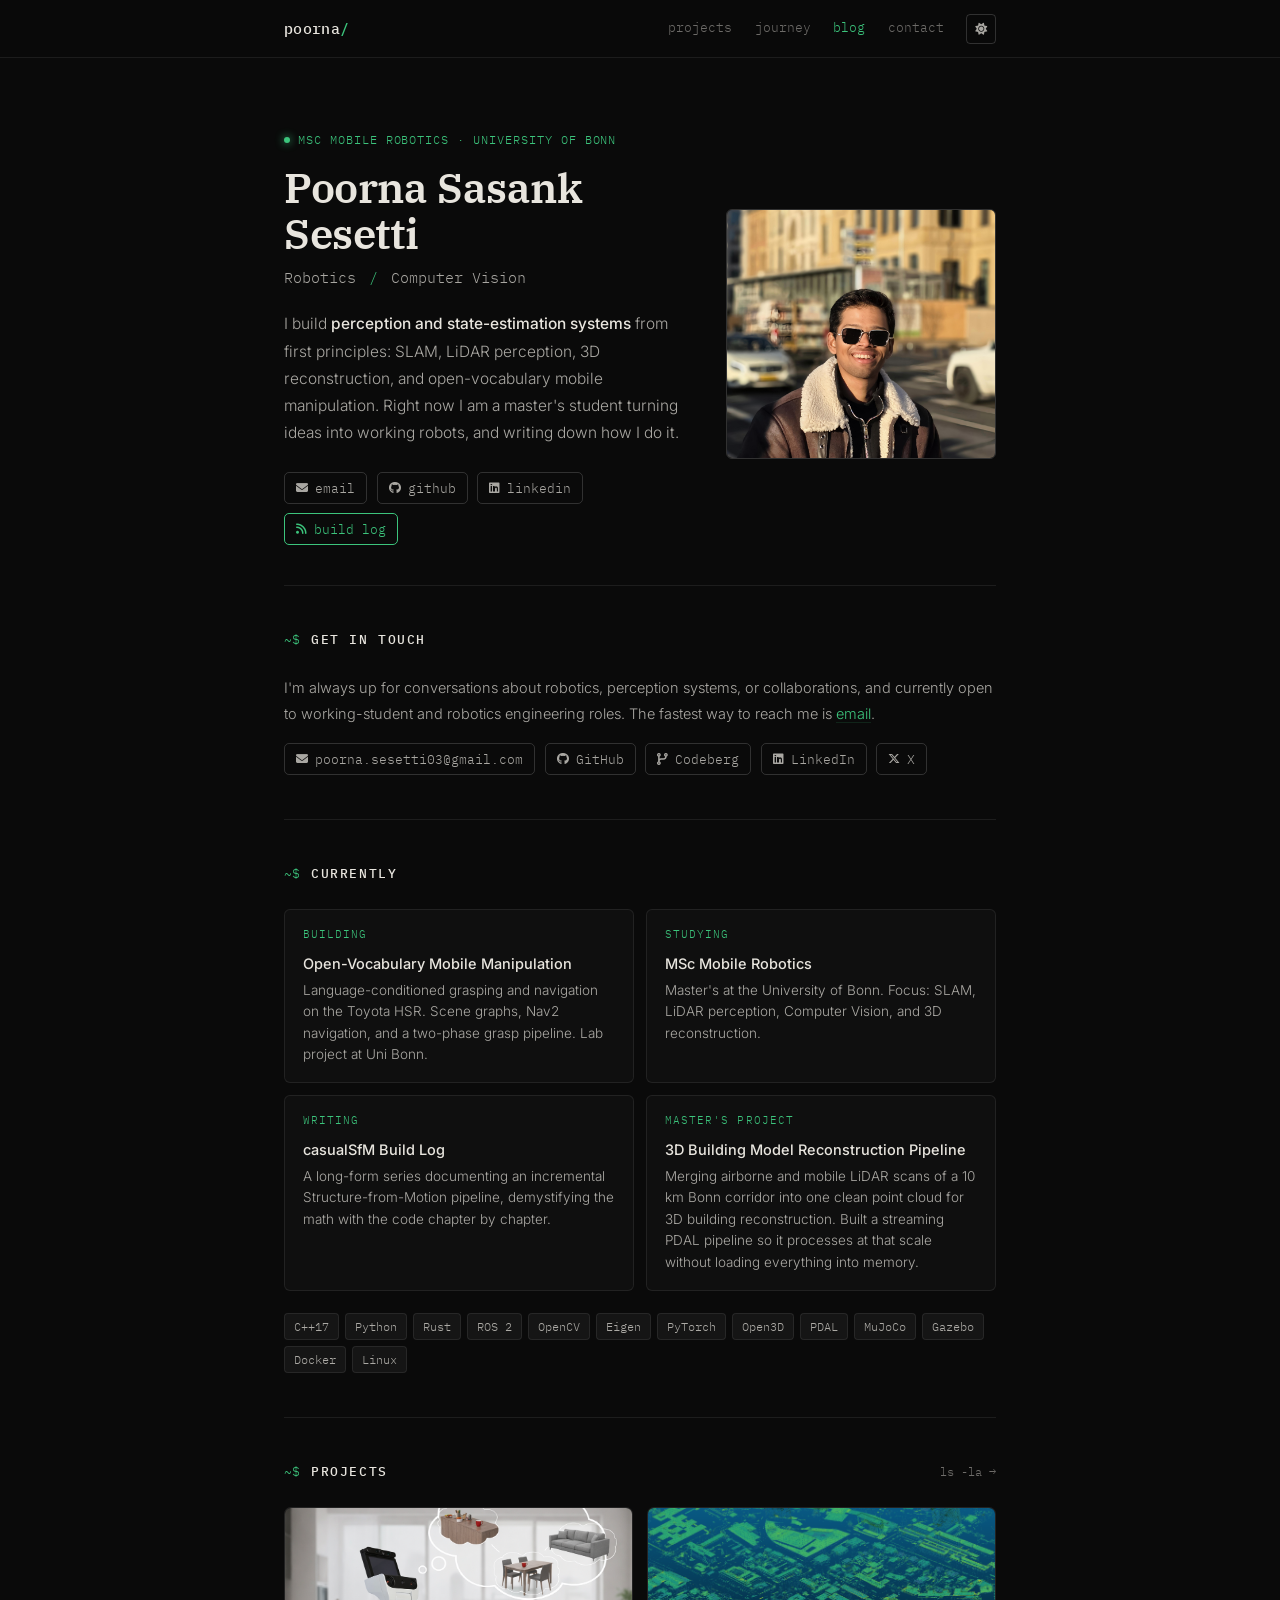
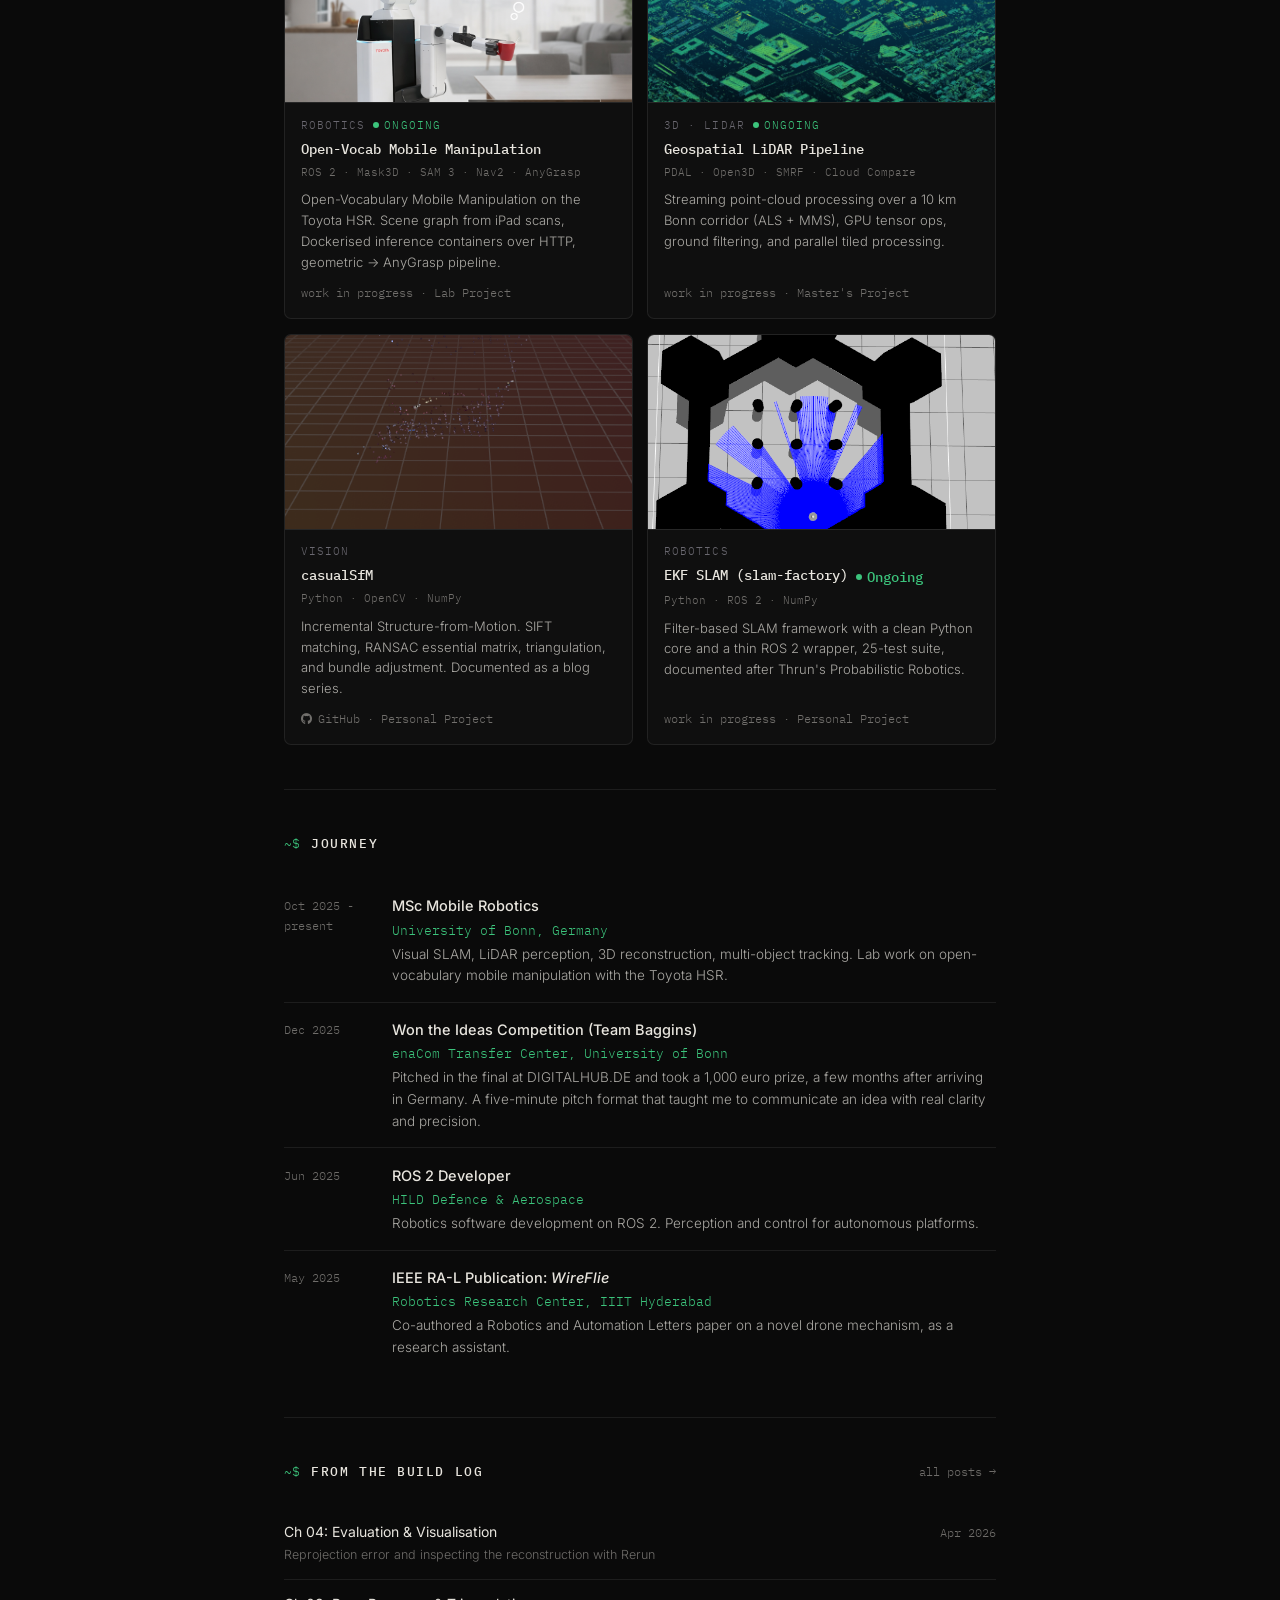
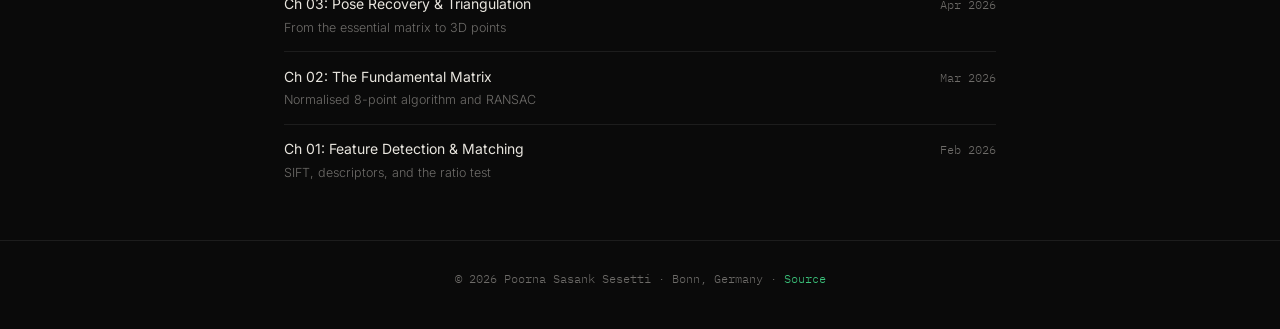
==== index.html @ ca5aaf08 "first whisper" ====
<!DOCTYPE html>
<html lang="en" data-theme="dark">
<head>
  <meta charset="UTF-8">
  <meta name="viewport" content="width=device-width, initial-scale=1">
  <title>Poorna Sasank Sesetti | Robotics & Computer Vision</title>
  <meta name="description" content="MSc Mobile Robotics student at the University of Bonn. I build perception, SLAM, and mobile-manipulation systems from first principles.">

  <script>
    (function () {
      var t = localStorage.getItem('ps-theme') || 'dark';
      document.documentElement.setAttribute('data-theme', t);
    })();
  </script>

  <link rel="preconnect" href="https://fonts.googleapis.com">
  <link rel="preconnect" href="https://fonts.gstatic.com" crossorigin>
  <link href="https://fonts.googleapis.com/css2?family=IBM+Plex+Serif:wght@400;600&family=IBM+Plex+Mono:wght@400;500&family=Inter:wght@300;400;500&display=swap" rel="stylesheet">
  <link rel="stylesheet" href="https://cdnjs.cloudflare.com/ajax/libs/font-awesome/6.5.0/css/all.min.css">
  <link rel="stylesheet" href="assets/css/site.css">
</head>
<body>

  <!-- ── NAV ── -->
  <nav class="nav">
    <div class="nav-inner">
      <a href="#top" class="brand">poorna<span>/</span></a>
      <div class="nav-links">
        <a href="projects.html">projects</a>
        <a href="#journey" class="hide-sm">journey</a>
        <a href="blog/index.html" class="blog-link">blog</a>
        <a href="#contact">contact</a>
        <button class="theme-btn" id="theme-toggle" aria-label="Toggle theme">
          <i class="fa-solid fa-sun"></i>
          <i class="fa-solid fa-moon"></i>
        </button>
      </div>
    </div>
  </nav>

  <main class="wrap" id="top">

    <!-- ── HERO ── -->
    <header class="hero">
      <div class="fade">
        <div class="eyebrow">MSc Mobile Robotics · University of Bonn</div>
        <h1>Poorna Sasank Sesetti</h1>
        <p class="tagline mono">Robotics <span class="sep">/</span> Computer Vision </p>
        <p class="intro">
          I build <b>perception and state-estimation systems</b> from first principles:
          SLAM, LiDAR perception, 3D reconstruction, and open-vocabulary mobile
          manipulation. Right now I am a master's student turning ideas into
          working robots, and writing down how I do it.
        </p>

        <div class="links-row">
          <a href="mailto:poornasasanksesetti@gmail.com" class="link-chip"><i class="fa-solid fa-envelope"></i> email</a>
          <a href="https://github.com/Poorna-Sasank" target="_blank" rel="noopener" class="link-chip"><i class="fa-brands fa-github"></i> github</a>
          <a href="https://www.linkedin.com/in/poornasasanksesetti/" target="_blank" rel="noopener" class="link-chip"><i class="fa-brands fa-linkedin"></i> linkedin</a>
          <a href="blog/index.html" class="link-chip" style="color:var(--accent);border-color:var(--accent)"><i class="fa-solid fa-rss"></i> build log</a>
        </div>
      </div>

      <div class="hero-photo fade fade-2">
        <img src="assets/images/poorna_photo3.jpeg" alt="Poorna Sasank Sesetti">
      </div>
    </header>

        <!-- ── CONTACT ── -->
    <section id="contact" class="fade">
      <div class="sec-head">
        <span class="prompt">~$</span>
        <h2>Get in touch</h2>
      </div>
      <div class="prose">
        <p>
          I'm always up for conversations about robotics, perception systems, or
          collaborations, and currently open to working-student and robotics
          engineering roles. The fastest way to reach me is
          <a href="mailto:poorna.sesetti03@gmail.com">email</a>.
        </p>
      </div>
      <div class="links-row" style="margin-top:1rem">
        <a href="mailto:poorna.sesetti03@gmail.com" class="link-chip"><i class="fa-solid fa-envelope"></i> poorna.sesetti03@gmail.com</a>
        <a href="https://github.com/spicyram3n" target="_blank" rel="noopener" class="link-chip"><i class="fa-brands fa-github"></i> GitHub</a>
        <a href="https://codeberg.org/spicyram3n" target="_blank" rel="noopener" class="link-chip"><i class="fa-solid fa-code-branch"></i> Codeberg</a>
        <a href="https://www.linkedin.com/in/poorna-sasank-b967b7188/" target="_blank" rel="noopener" class="link-chip"><i class="fa-brands fa-linkedin"></i> LinkedIn</a>
        <a href="https://x.com/spicyram3n_" target="_blank" rel="noopener" class="link-chip"><i class="fa-brands fa-x-twitter"></i> X</a>
      </div>
    </section>

    <!-- ── CURRENTLY ── -->
    <section id="now" class="fade">
      <div class="sec-head">
        <span class="prompt">~$</span>
        <h2>Currently</h2>
      </div>
      <div class="now-grid">
        <div class="now-card">
          <div class="label">Building</div>
          <div class="title">Open-Vocabulary Mobile Manipulation</div>
          <p>Language-conditioned grasping and navigation on the Toyota HSR. Scene graphs, Nav2 navigation, and a two-phase grasp pipeline. Lab project at Uni Bonn.</p>
        </div>
        <div class="now-card">
          <div class="label">Studying</div>
          <div class="title">MSc Mobile Robotics</div>
          <p>Master's at the University of Bonn. Focus: SLAM, LiDAR perception, Computer Vision, and 3D reconstruction.</p>
        </div>
        <div class="now-card">
          <div class="label">Writing</div>
          <div class="title">casualSfM Build Log</div>
          <p>A long-form series documenting an incremental Structure-from-Motion pipeline, demystifying the math with the code chapter by chapter.</p>
        </div>
        <div class="now-card">
          <div class="label">master's project</div>
          <div class="title">3D Building Model Reconstruction Pipeline</div>
          <p>Merging airborne and mobile LiDAR scans of a 10 km Bonn corridor into one clean point cloud for 3D building reconstruction. Built a streaming PDAL pipeline so it processes at that scale without loading everything into memory.</p>
        </div>
      </div>

      <div style="margin-top:1.4rem">
        <div class="stack">
          <span class="pill">C++17</span><span class="pill">Python</span><span class="pill">Rust</span>
          <span class="pill">ROS 2</span><span class="pill">OpenCV</span><span class="pill">Eigen</span>
          <span class="pill">PyTorch</span><span class="pill">Open3D</span><span class="pill">PDAL</span>
          <span class="pill">MuJoCo</span><span class="pill">Gazebo</span><span class="pill">Docker</span>
          <span class="pill">Linux</span>
        </div>
      </div>
    </section>

    <!-- ── PROJECTS ── -->
    <section id="projects" class="fade">
      <div class="sec-head">
        <span class="prompt">~$</span>
        <h2>Projects</h2>
        <a href="projects.html" class="more">ls -la →</a>
      </div>

      <div class="proj-grid">

        <!-- OVMM -->
        <div class="card">
          <div class="card-media">
            <div class="ph"><i class="fa-solid fa-hand-sparkles"></i></div>
            <!-- drop-in: replace with assets/media/projects/hsr-ovmm.jpg (or .mp4 in a <video>) -->
            <img src="assets/media/projects/hsr-ovmm.png" alt="Toyota HSR OVMM" onerror="this.remove()">
          </div>
          <div class="card-body">
            <div class="card-meta">Robotics <span class="badge-live">Ongoing</span></div>
            <div class="card-title">Open-Vocab Mobile Manipulation</div>
            <div class="card-stack mono">ROS 2 · Mask3D · SAM 3 · Nav2 · AnyGrasp</div>
            <p class="card-desc">Open-Vocabulary Mobile Manipulation on the Toyota HSR. Scene graph from iPad scans, Dockerised inference containers over HTTP, geometric → AnyGrasp pipeline.</p>
            <div class="card-foot">work in progress · Lab Project</div>
          </div>
        </div>

        <!-- MoRo geospatial -->
        <div class="card">
          <div class="card-media">
            <div class="ph"><i class="fa-solid fa-layer-group"></i></div>
            <img src="assets/media/projects/moro-lidar.png" alt="MoRo LiDAR pipeline" onerror="this.remove()">
          </div>
          <div class="card-body">
            <div class="card-meta">3D · LiDAR <span class="badge-live">Ongoing</span></div>
            <div class="card-title">Geospatial LiDAR Pipeline</div>
            <div class="card-stack mono">PDAL · Open3D  · SMRF · Cloud Compare</div>
            <p class="card-desc">Streaming point-cloud processing over a 10 km Bonn corridor (ALS + MMS), GPU tensor ops, ground filtering, and parallel tiled processing.</p>
            <div class="card-foot">work in progress · Master's Project</div>
          </div>
        </div>

        <!-- CasualSfM -->
        <a href="https://github.com/spicyram3n/CasualSfM" target="_blank" rel="noopener" class="card">
          <div class="card-media">
            <div class="ph"><i class="fa-solid fa-cube"></i></div>
            <img src="assets/media/projects/casualsfm.png" alt="casualSfM" onerror="this.remove()">
          </div>
          <div class="card-body">
            <div class="card-meta">Vision</div>
            <div class="card-title">casualSfM</div>
            <div class="card-stack mono">Python · OpenCV · NumPy</div>
            <p class="card-desc">Incremental Structure-from-Motion. SIFT matching, RANSAC essential matrix, triangulation, and bundle adjustment. Documented as a blog series.</p>
            <div class="card-foot"><i class="fa-brands fa-github"></i> GitHub · Personal Project</div>
          </div>
        </a>

        <!-- EKF SLAM -->
        <div class="card">
          <div class="card-media">
            <div class="ph"><i class="fa-solid fa-map-location-dot"></i></div>
            <img src="assets/media/projects/ekf-slam.png" alt="EKF SLAM" onerror="this.remove()">
          </div>
          <div class="card-body">
            <div class="card-meta">Robotics</div>
            <div class="card-title">EKF SLAM (slam-factory) <span class="badge-live">Ongoing</span></div>
            <div class="card-stack mono">Python · ROS 2 · NumPy</div>
            <p class="card-desc">Filter-based SLAM framework with a clean Python core and a thin ROS 2 wrapper, 25-test suite, documented after Thrun's Probabilistic Robotics.</p>
            <div class="card-foot">work in progress · Personal Project</div>
          </div>
        </div>

      </div>
    </section>

    <!-- ── JOURNEY ── -->
    <section id="journey" class="fade">
      <div class="sec-head">
        <span class="prompt">~$</span>
        <h2>Journey</h2>
      </div>
      <div class="timeline">

        <div class="tl-item">
          <div class="tl-date mono">Oct 2025 - present</div>
          <div>
            <div class="tl-role">MSc Mobile Robotics</div>
            <div class="tl-org mono">University of Bonn, Germany</div>
            <div class="tl-desc">Visual SLAM, LiDAR perception, 3D reconstruction, multi-object tracking. Lab work on open-vocabulary mobile manipulation with the Toyota HSR.</div>
          </div>
        </div>

        <div class="tl-item">
          <div class="tl-date mono">Dec 2025</div>
          <div>
            <div class="tl-role">Won the Ideas Competition (Team Baggins)</div>
            <div class="tl-org mono">enaCom Transfer Center, University of Bonn</div>
            <div class="tl-desc">Pitched in the final at DIGITALHUB.DE and took a 1,000 euro prize, a few months after arriving in Germany. A five-minute pitch format that taught me to communicate an idea with real clarity and precision.</div>
          </div>
        </div>

        <div class="tl-item">
          <div class="tl-date mono">Jun 2025</div>
          <div>
            <div class="tl-role">ROS 2 Developer</div>
            <div class="tl-org mono">HILD Defence &amp; Aerospace</div>
            <div class="tl-desc">Robotics software development on ROS 2. Perception and control for autonomous platforms.</div>
          </div>
        </div>

        <div class="tl-item">
          <div class="tl-date mono">May 2025</div>
          <div>
            <div class="tl-role">IEEE RA-L Publication: <em>WireFlie</em></div>
            <div class="tl-org mono">Robotics Research Center, IIIT Hyderabad</div>
            <div class="tl-desc">Co-authored a Robotics and Automation Letters paper on a novel drone mechanism, as a research assistant.</div>
          </div>
        </div>

        

      </div>
    </section>

    <!-- ── BLOG ── -->
    <section id="blog" class="fade">
      <div class="sec-head">
        <span class="prompt">~$</span>
        <h2>From the Build Log</h2>
        <a href="blog/index.html" class="more">all posts →</a>
      </div>
      <div class="blog-list">
        <a href="blog/casual-sfm/ch4.html" class="blog-row">
          <div>
            <div class="blog-title">Ch 04: Evaluation &amp; Visualisation</div>
            <div class="blog-sub">Reprojection error and inspecting the reconstruction with Rerun</div>
          </div>
          <span class="blog-date">Apr 2026</span>
        </a>
        <a href="blog/casual-sfm/ch3.html" class="blog-row">
          <div>
            <div class="blog-title">Ch 03: Pose Recovery &amp; Triangulation</div>
            <div class="blog-sub">From the essential matrix to 3D points</div>
          </div>
          <span class="blog-date">Apr 2026</span>
        </a>
        <a href="blog/casual-sfm/ch2.html" class="blog-row">
          <div>
            <div class="blog-title">Ch 02: The Fundamental Matrix</div>
            <div class="blog-sub">Normalised 8-point algorithm and RANSAC</div>
          </div>
          <span class="blog-date">Mar 2026</span>
        </a>
        <a href="blog/casual-sfm/ch1.html" class="blog-row">
          <div>
            <div class="blog-title">Ch 01: Feature Detection &amp; Matching</div>
            <div class="blog-sub">SIFT, descriptors, and the ratio test</div>
          </div>
          <span class="blog-date">Feb 2026</span>
        </a>
      </div>
    </section>


  </main>

  <footer class="footer">
    © 2026 Poorna Sasank Sesetti · Bonn, Germany ·
    <a href="https://github.com/spicyram3n" target="_blank" rel="noopener">Source</a>
  </footer>

  <script src="assets/js/theme.js"></script>
</body>
</html>
---- assets/css/site.css ----
/* ============================================================
   site.css — clean single-page portfolio
   Terminal-inspired · IBM Plex · dark default + light
   ============================================================ */

/* ── Theme: Dark ── */
html[data-theme="dark"] {
  --bg:           #0a0a0a;
  --surface:      #0f0f0f;
  --surface-2:    #151515;
  --nav-bg:       rgba(10,10,10,0.85);
  --border:       rgba(255,255,255,0.08);
  --border-mid:   rgba(255,255,255,0.16);
  --text:         #e8e5de;
  --text-dim:     rgba(232,229,222,0.72);
  --text-dimmer:  rgba(232,229,222,0.45);
  --accent:       #3cc47c;       /* phosphor green */
  --accent-soft:  rgba(60,196,124,0.14);
  --gold:         #d4a853;
  --muted:        #6a6870;
}

/* ── Theme: Light ── */
html[data-theme="light"] {
  --bg:           #f7f5f2;
  --surface:      #ffffff;
  --surface-2:    #f0eeea;
  --nav-bg:       rgba(247,245,242,0.85);
  --border:       rgba(0,0,0,0.09);
  --border-mid:   rgba(0,0,0,0.16);
  --text:         #1a181c;
  --text-dim:     rgba(26,24,28,0.72);
  --text-dimmer:  rgba(26,24,28,0.48);
  --accent:       #15915a;
  --accent-soft:  rgba(21,145,90,0.12);
  --gold:         #b5812a;
  --muted:        #8a877f;
}

* { margin: 0; padding: 0; box-sizing: border-box; }

html { scroll-behavior: smooth; }

body {
  background: var(--bg);
  color: var(--text);
  font-family: 'Inter', system-ui, sans-serif;
  font-weight: 300;
  line-height: 1.6;
  -webkit-font-smoothing: antialiased;
}

::selection { background: var(--accent-soft); color: var(--text); }

a { color: inherit; text-decoration: none; }

.mono { font-family: 'IBM Plex Mono', monospace; }

.wrap {
  max-width: 760px;
  margin: 0 auto;
  padding: 0 1.5rem;
}

/* ── Nav ── */
.nav {
  position: sticky;
  top: 0;
  z-index: 50;
  background: var(--nav-bg);
  backdrop-filter: blur(12px);
  border-bottom: 1px solid var(--border);
}
.nav-inner {
  max-width: 760px;
  margin: 0 auto;
  padding: 0.85rem 1.5rem;
  display: flex;
  align-items: center;
  justify-content: space-between;
}
.brand {
  font-family: 'IBM Plex Mono', monospace;
  font-weight: 500;
  font-size: 15px;
  letter-spacing: 0.02em;
}
.brand span { color: var(--accent); }
.nav-links {
  display: flex;
  gap: 1.4rem;
  align-items: center;
}
.nav-links a {
  font-family: 'IBM Plex Mono', monospace;
  font-size: 13px;
  color: var(--text-dimmer);
  transition: color 0.15s;
}
.nav-links a:hover { color: var(--text); }
.nav-links a.blog-link { color: var(--accent); }

.theme-btn {
  background: none;
  border: 1px solid var(--border-mid);
  border-radius: 4px;
  width: 30px; height: 30px;
  color: var(--text-dim);
  cursor: pointer;
  display: flex; align-items: center; justify-content: center;
  font-size: 12px;
  transition: border-color 0.15s, color 0.15s;
}
.theme-btn:hover { border-color: var(--accent); color: var(--accent); }
html[data-theme="dark"] .theme-btn .fa-sun { display: inline; }
html[data-theme="dark"] .theme-btn .fa-moon { display: none; }
html[data-theme="light"] .theme-btn .fa-sun { display: none; }
html[data-theme="light"] .theme-btn .fa-moon { display: inline; }

@media (max-width: 560px) {
  .nav-links { gap: 0.95rem; }
  .nav-links a { font-size: 12px; }
  .nav-links a.hide-sm { display: none; }
}

/* ── Hero ── */
.hero {
  padding: 4.5rem 0 2.5rem;
  display: grid;
  grid-template-columns: 1fr auto;
  gap: 2.5rem;
  align-items: center;
}
@media (max-width: 560px) {
  .hero { grid-template-columns: 1fr; gap: 1.75rem; padding-top: 3rem; }
  .hero-photo { order: -1; }
}
.eyebrow {
  font-family: 'IBM Plex Mono', monospace;
  font-size: 12px;
  letter-spacing: 0.08em;
  text-transform: uppercase;
  color: var(--accent);
  margin-bottom: 1rem;
  display: flex; align-items: center; gap: 8px;
}
.eyebrow::before {
  content: '';
  width: 6px; height: 6px;
  background: var(--accent);
  border-radius: 50%;
  display: inline-block;
  box-shadow: 0 0 8px var(--accent);
  animation: pulse 2s infinite;
}
@keyframes pulse { 0%,100% { opacity: 1; } 50% { opacity: 0.35; } }

.hero h1 {
  font-family: 'IBM Plex Serif', Georgia, serif;
  font-weight: 600;
  font-size: clamp(1.9rem, 6vw, 2.6rem);
  line-height: 1.1;
  letter-spacing: -0.01em;
  color: var(--text);
  margin-bottom: 0.6rem;
}
.hero .tagline {
  font-family: 'IBM Plex Mono', monospace;
  font-size: 15px;
  color: var(--text-dim);
  margin-bottom: 1.25rem;
}
.hero .tagline .sep { color: var(--accent); margin: 0 4px; }
.hero .intro {
  font-size: 15.5px;
  line-height: 1.75;
  color: var(--text-dim);
  max-width: 46ch;
}
.hero .intro b { color: var(--text); font-weight: 500; }

.hero-photo img {
  width: 270px;
  height: 250px;
  object-fit: cover;
  border-radius: 6px;
  border: 1px solid var(--border-mid);
  filter: grayscale(15%);
}

/* ── Contact row ── */
.links-row {
  display: flex;
  flex-wrap: wrap;
  gap: 0.6rem;
  margin-top: 1.6rem;
}
.link-chip {
  font-family: 'IBM Plex Mono', monospace;
  font-size: 12.5px;
  color: var(--text-dim);
  border: 1px solid var(--border-mid);
  border-radius: 5px;
  padding: 5px 11px;
  display: inline-flex;
  align-items: center;
  gap: 7px;
  transition: all 0.15s;
}
.link-chip:hover { border-color: var(--accent); color: var(--accent); }
.link-chip i { font-size: 12px; }

/* ── Section ── */
section { padding: 2.75rem 0; border-top: 1px solid var(--border); }
.sec-head {
  display: flex; align-items: baseline; gap: 0.7rem;
  margin-bottom: 1.5rem;
}
.sec-head h2 {
  font-family: 'IBM Plex Mono', monospace;
  font-size: 13px;
  font-weight: 500;
  letter-spacing: 0.12em;
  text-transform: uppercase;
  color: var(--text);
}
.sec-head .prompt { color: var(--accent); font-family: 'IBM Plex Mono', monospace; font-size: 13px; }
.sec-head .more {
  margin-left: auto;
  font-family: 'IBM Plex Mono', monospace;
  font-size: 12px;
  color: var(--text-dimmer);
  transition: color 0.15s;
}
.sec-head .more:hover { color: var(--accent); }

/* ── Now / current status ── */
.now-grid {
  display: grid;
  grid-template-columns: 1fr 1fr;
  gap: 0.75rem;
}
@media (max-width: 560px) { .now-grid { grid-template-columns: 1fr; } }
.now-card {
  border: 1px solid var(--border);
  border-radius: 6px;
  padding: 1rem 1.1rem;
  background: var(--surface);
}
.now-card .label {
  font-family: 'IBM Plex Mono', monospace;
  font-size: 11px;
  letter-spacing: 0.1em;
  text-transform: uppercase;
  color: var(--accent);
  margin-bottom: 0.5rem;
}
.now-card .title { font-size: 14.5px; font-weight: 500; color: var(--text); margin-bottom: 0.3rem; }
.now-card p { font-size: 13.5px; color: var(--text-dim); line-height: 1.6; }

/* ── Stack pills ── */
.stack { display: flex; flex-wrap: wrap; gap: 6px; }
.pill {
  font-family: 'IBM Plex Mono', monospace;
  font-size: 12px;
  color: var(--text-dim);
  background: var(--surface-2);
  border: 1px solid var(--border);
  border-radius: 4px;
  padding: 3px 9px;
}

/* ── Timeline (journey) ── */
.timeline { display: grid; gap: 0; }
.tl-item {
  display: grid;
  grid-template-columns: 90px 1fr;
  gap: 1.1rem;
  padding: 0.95rem 0;
  border-top: 1px solid var(--border);
}
.tl-item:first-child { border-top: none; }
.tl-date {
  font-family: 'IBM Plex Mono', monospace;
  font-size: 12px;
  color: var(--text-dimmer);
  padding-top: 2px;
}
.tl-role { font-size: 14.5px; font-weight: 500; color: var(--text); }
.tl-org { font-family: 'IBM Plex Mono', monospace; font-size: 12.5px; color: var(--accent); margin: 2px 0 4px; }
.tl-desc { font-size: 13.5px; color: var(--text-dim); line-height: 1.6; }
@media (max-width: 560px) {
  .tl-item { grid-template-columns: 1fr; gap: 0.3rem; }
}

/* ── Project cards ── */
.proj-grid {
  display: grid;
  grid-template-columns: 1fr 1fr;
  gap: 0.9rem;
}
@media (max-width: 560px) { .proj-grid { grid-template-columns: 1fr; } }

.card {
  border: 1px solid var(--border);
  border-radius: 7px;
  overflow: hidden;
  background: var(--surface);
  display: flex;
  flex-direction: column;
  transition: border-color 0.18s, transform 0.18s;
}
.card:hover { border-color: var(--border-mid); transform: translateY(-2px); }
.card:hover .card-title { color: var(--accent); }

.card-media {
  position: relative;
  aspect-ratio: 16 / 9;
  background: var(--surface-2);
  border-bottom: 1px solid var(--border);
  overflow: hidden;
}
/* drop-in image/video: just place a file and point src at it.
   The placeholder icon shows automatically when no media loads. */
.card-media img,
.card-media video {
  position: absolute; inset: 0;
  width: 100%; height: 100%;
  object-fit: cover;
  z-index: 2;
}
.card-media .ph {
  position: absolute; inset: 0; z-index: 1;
  display: flex; align-items: center; justify-content: center;
  color: var(--muted); font-size: 26px;
}
.card-media img[src=""],
.card-media img:not([src]) { display: none; }

.card-body { padding: 0.85rem 1rem 1rem; display: flex; flex-direction: column; flex: 1; }
.card-meta {
  font-family: 'IBM Plex Mono', monospace;
  font-size: 10.5px;
  letter-spacing: 0.1em;
  text-transform: uppercase;
  color: var(--muted);
  display: flex; align-items: center; gap: 8px;
  margin-bottom: 0.4rem;
}
.badge-live {
  color: var(--accent);
  display: inline-flex; align-items: center; gap: 5px;
}
.badge-live::before {
  content: ''; width: 6px; height: 6px;
  background: var(--accent); border-radius: 50%;
}
.card-title {
  font-family: 'IBM Plex Mono', monospace;
  font-size: 14px; font-weight: 500;
  color: var(--text); line-height: 1.3;
  margin-bottom: 0.35rem;
  transition: color 0.15s;
}
.card-stack {
  font-family: 'IBM Plex Mono', monospace;
  font-size: 11px; color: var(--text-dimmer);
  margin-bottom: 0.5rem;
}
.card-desc { font-size: 13px; color: var(--text-dim); line-height: 1.6; flex: 1; }
.card-foot {
  margin-top: 0.7rem;
  font-family: 'IBM Plex Mono', monospace;
  font-size: 11.5px; color: var(--text-dimmer);
  display: flex; align-items: center; gap: 6px;
}
.card:hover .card-foot { color: var(--accent); }

/* ── Blog list ── */
.blog-list { display: grid; gap: 0; }
.blog-row {
  display: grid;
  grid-template-columns: 1fr auto;
  gap: 1rem;
  align-items: baseline;
  padding: 0.85rem 0;
  border-top: 1px solid var(--border);
  transition: padding-left 0.15s;
}
.blog-row:first-child { border-top: none; }
.blog-row:hover { padding-left: 6px; }
.blog-row:hover .blog-title { color: var(--accent); }
.blog-title { font-size: 14px; color: var(--text); font-weight: 400; }
.blog-sub { font-size: 12.5px; color: var(--text-dimmer); margin-top: 2px; }
.blog-date { font-family: 'IBM Plex Mono', monospace; font-size: 11.5px; color: var(--text-dimmer); white-space: nowrap; }

/* ── About prose ── */
.prose p { font-size: 14.5px; color: var(--text-dim); line-height: 1.8; margin-bottom: 0.9rem; }
.prose a { color: var(--accent); border-bottom: 1px solid var(--accent-soft); }
.prose a:hover { border-color: var(--accent); }

/* ── Footer ── */
.footer {
  border-top: 1px solid var(--border);
  padding: 1.75rem 0 2.5rem;
  font-family: 'IBM Plex Mono', monospace;
  font-size: 12px;
  color: var(--text-dimmer);
  text-align: center;
}
.footer a { color: var(--accent); }

/* ── fade in ── */
.fade { opacity: 0; transform: translateY(12px); animation: fadeUp 0.6s ease forwards; }
.fade-2 { animation-delay: 0.08s; }
.fade-3 { animation-delay: 0.16s; }
@keyframes fadeUp { to { opacity: 1; transform: none; } }
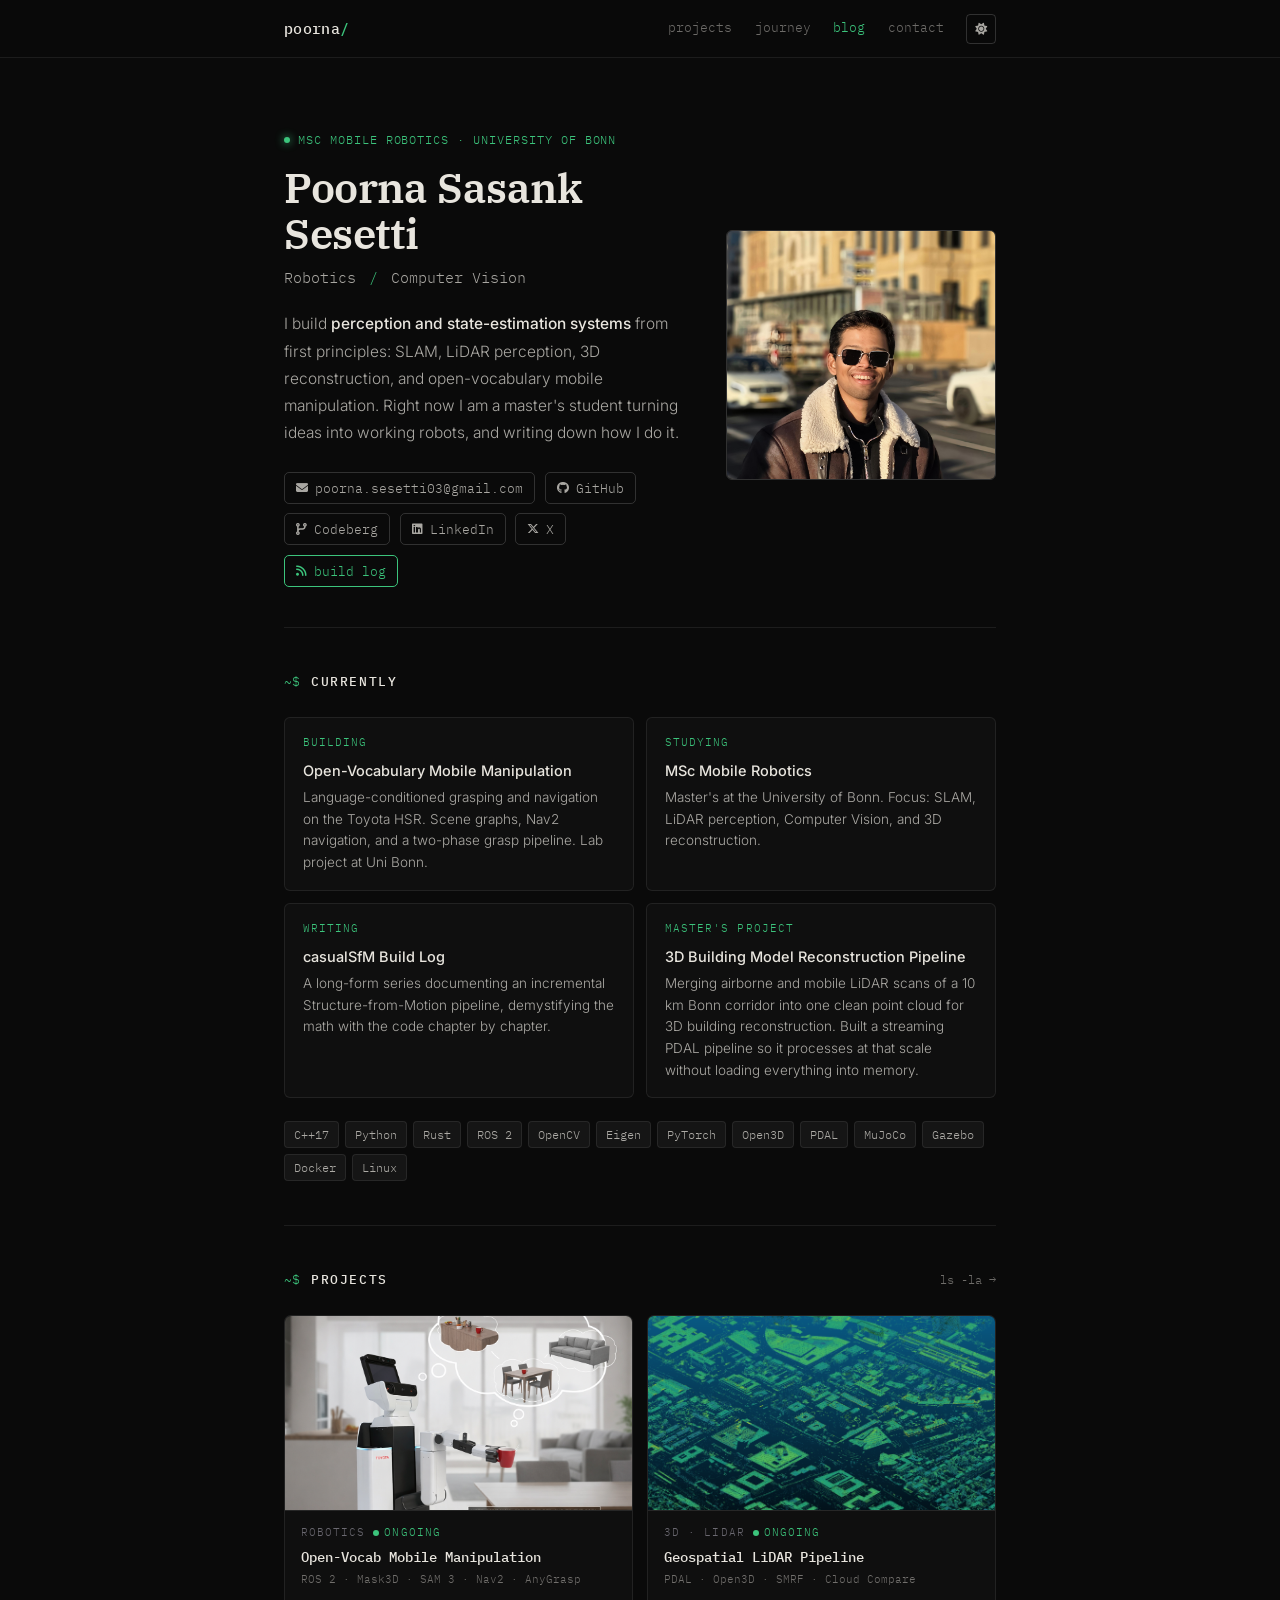
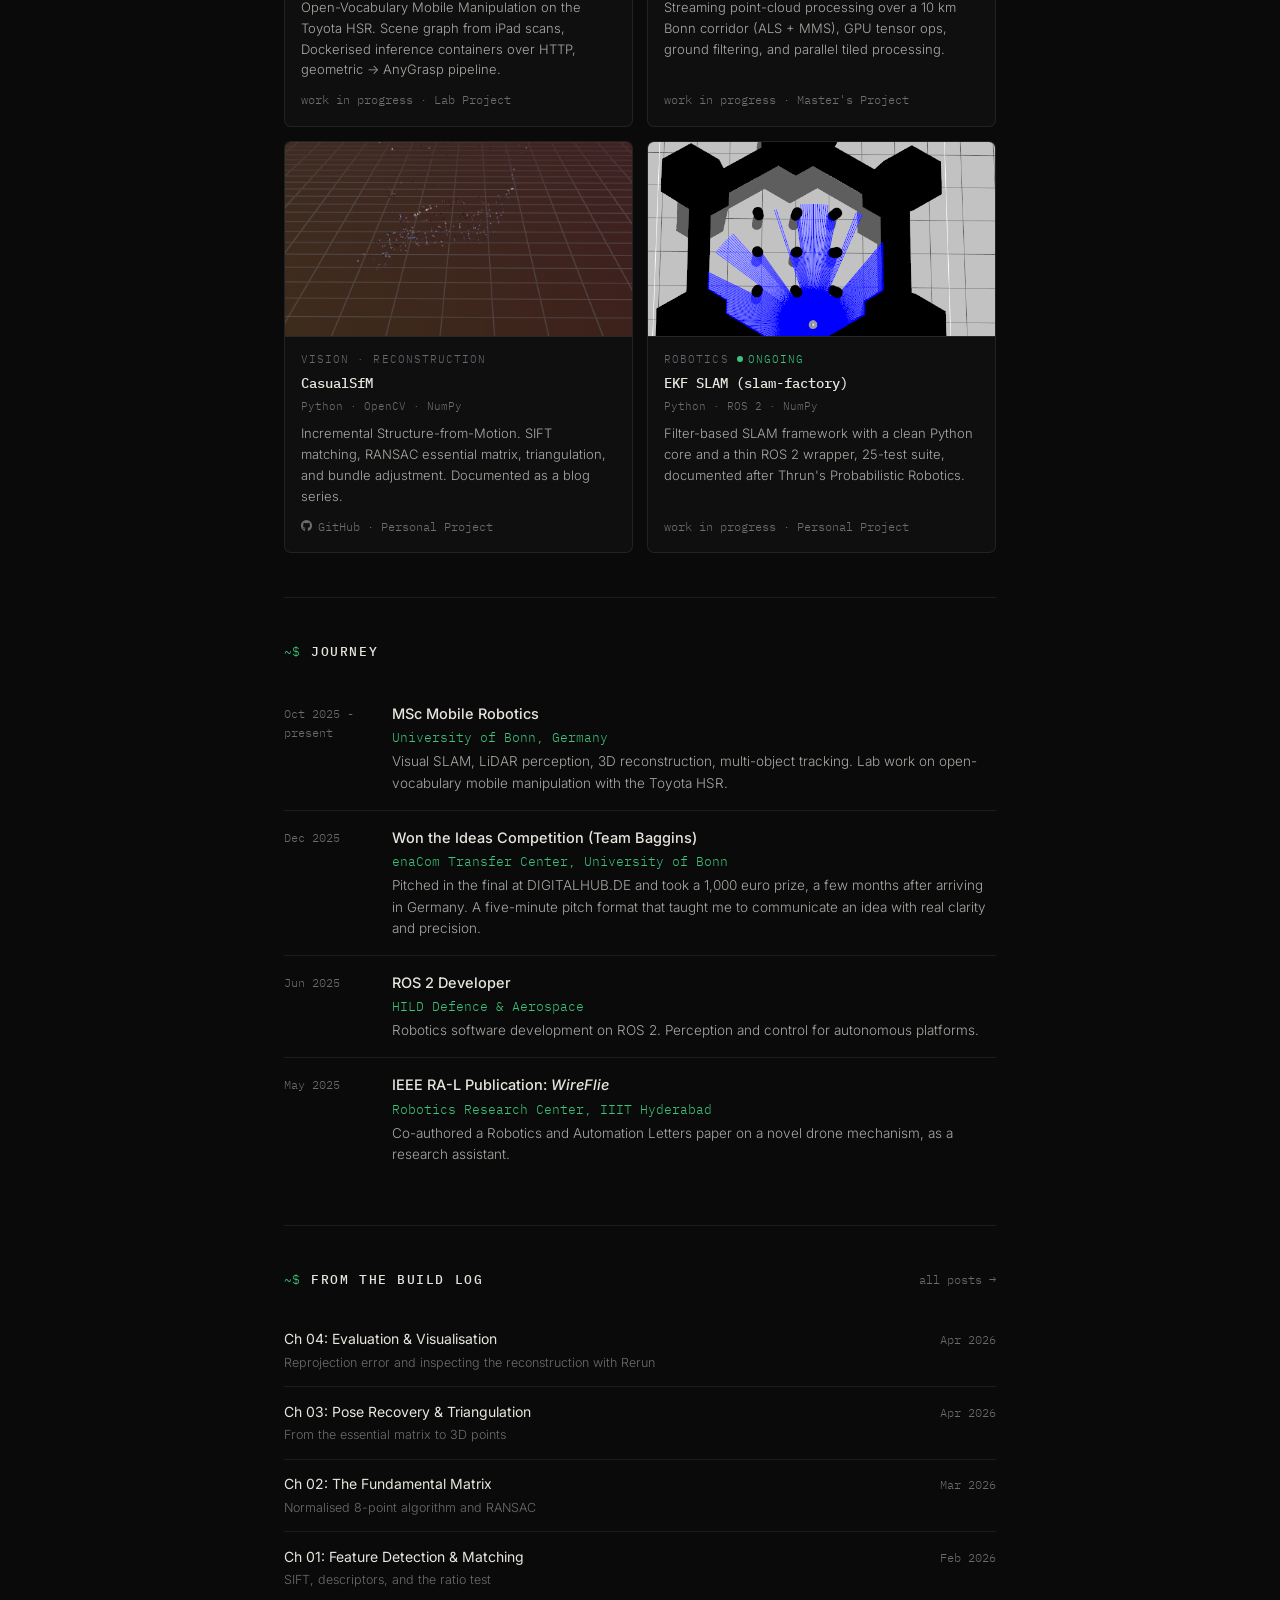
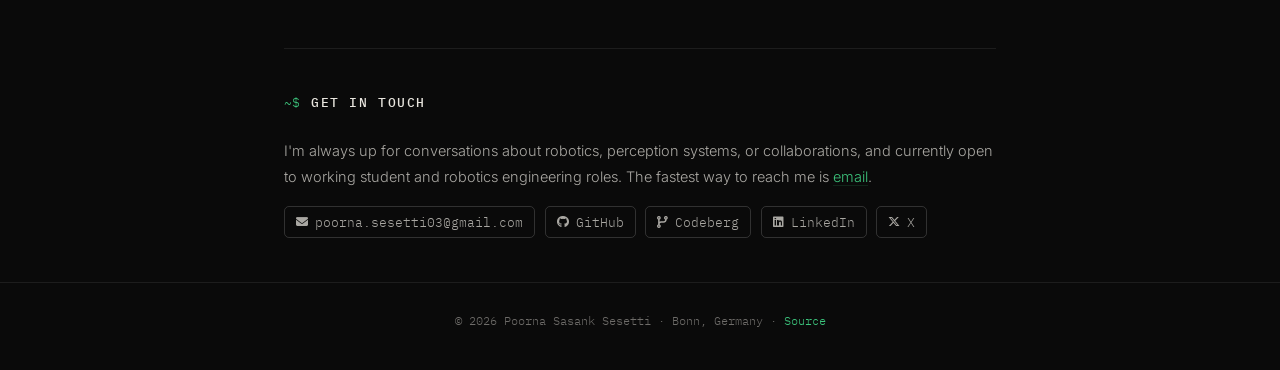
==== commit 15777bfa: "fixed index.html" ====
--- a/index.html
+++ b/index.html
@@ -54,9 +54,11 @@
         </p>
 
         <div class="links-row">
-          <a href="mailto:poornasasanksesetti@gmail.com" class="link-chip"><i class="fa-solid fa-envelope"></i> email</a>
-          <a href="https://github.com/Poorna-Sasank" target="_blank" rel="noopener" class="link-chip"><i class="fa-brands fa-github"></i> github</a>
-          <a href="https://www.linkedin.com/in/poornasasanksesetti/" target="_blank" rel="noopener" class="link-chip"><i class="fa-brands fa-linkedin"></i> linkedin</a>
+          <a href="mailto:poorna.sesetti03@gmail.com" target="_blank" rel="noopener" class="link-chip"><i class="fa-solid fa-envelope"></i> poorna.sesetti03@gmail.com</a>
+          <a href="https://github.com/spicyram3n" target="_blank" rel="noopener" class="link-chip"><i class="fa-brands fa-github"></i> GitHub</a>
+          <a href="https://codeberg.org/spicyram3n" target="_blank" rel="noopener" class="link-chip"><i class="fa-solid fa-code-branch"></i> Codeberg</a>
+          <a href="https://www.linkedin.com/in/poorna-sasank-b967b7188/" target="_blank" rel="noopener" class="link-chip"><i class="fa-brands fa-linkedin"></i> LinkedIn</a>
+          <a href="https://x.com/spicyram3n_" target="_blank" rel="noopener" class="link-chip"><i class="fa-brands fa-x-twitter"></i> X</a>
           <a href="blog/index.html" class="link-chip" style="color:var(--accent);border-color:var(--accent)"><i class="fa-solid fa-rss"></i> build log</a>
         </div>
       </div>
@@ -66,28 +68,6 @@
       </div>
     </header>
 
-        <!-- ── CONTACT ── -->
-    <section id="contact" class="fade">
-      <div class="sec-head">
-        <span class="prompt">~$</span>
-        <h2>Get in touch</h2>
-      </div>
-      <div class="prose">
-        <p>
-          I'm always up for conversations about robotics, perception systems, or
-          collaborations, and currently open to working-student and robotics
-          engineering roles. The fastest way to reach me is
-          <a href="mailto:poorna.sesetti03@gmail.com">email</a>.
-        </p>
-      </div>
-      <div class="links-row" style="margin-top:1rem">
-        <a href="mailto:poorna.sesetti03@gmail.com" class="link-chip"><i class="fa-solid fa-envelope"></i> poorna.sesetti03@gmail.com</a>
-        <a href="https://github.com/spicyram3n" target="_blank" rel="noopener" class="link-chip"><i class="fa-brands fa-github"></i> GitHub</a>
-        <a href="https://codeberg.org/spicyram3n" target="_blank" rel="noopener" class="link-chip"><i class="fa-solid fa-code-branch"></i> Codeberg</a>
-        <a href="https://www.linkedin.com/in/poorna-sasank-b967b7188/" target="_blank" rel="noopener" class="link-chip"><i class="fa-brands fa-linkedin"></i> LinkedIn</a>
-        <a href="https://x.com/spicyram3n_" target="_blank" rel="noopener" class="link-chip"><i class="fa-brands fa-x-twitter"></i> X</a>
-      </div>
-    </section>
 
     <!-- ── CURRENTLY ── -->
     <section id="now" class="fade">
@@ -177,8 +157,8 @@
             <img src="assets/media/projects/casualsfm.png" alt="casualSfM" onerror="this.remove()">
           </div>
           <div class="card-body">
-            <div class="card-meta">Vision</div>
-            <div class="card-title">casualSfM</div>
+            <div class="card-meta">Vision · Reconstruction</div>
+            <div class="card-title">CasualSfM</div>
             <div class="card-stack mono">Python · OpenCV · NumPy</div>
             <p class="card-desc">Incremental Structure-from-Motion. SIFT matching, RANSAC essential matrix, triangulation, and bundle adjustment. Documented as a blog series.</p>
             <div class="card-foot"><i class="fa-brands fa-github"></i> GitHub · Personal Project</div>
@@ -192,8 +172,8 @@
             <img src="assets/media/projects/ekf-slam.png" alt="EKF SLAM" onerror="this.remove()">
           </div>
           <div class="card-body">
-            <div class="card-meta">Robotics</div>
-            <div class="card-title">EKF SLAM (slam-factory) <span class="badge-live">Ongoing</span></div>
+            <div class="card-meta">Robotics <span class="badge-live">Ongoing</span></div>
+            <div class="card-title">EKF SLAM (slam-factory)</div>
             <div class="card-stack mono">Python · ROS 2 · NumPy</div>
             <p class="card-desc">Filter-based SLAM framework with a clean Python core and a thin ROS 2 wrapper, 25-test suite, documented after Thrun's Probabilistic Robotics.</p>
             <div class="card-foot">work in progress · Personal Project</div>
@@ -291,6 +271,29 @@
       </div>
     </section>
 
+
+    <!-- ── CONTACT ── -->
+    <section id="contact" class="fade">
+      <div class="sec-head">
+        <span class="prompt">~$</span>
+        <h2>Get in touch</h2>
+      </div>
+      <div class="prose">
+        <p>
+          I'm always up for conversations about robotics, perception systems, or
+          collaborations, and currently open to working student and robotics
+          engineering roles. The fastest way to reach me is
+          <a href="mailto:poorna.sesetti03@gmail.com">email</a>.
+        </p>
+      </div>
+      <div class="links-row" style="margin-top:1rem">
+        <a href="mailto:poorna.sesetti03@gmail.com" target="_blank" rel="noopener" class="link-chip"><i class="fa-solid fa-envelope"></i> poorna.sesetti03@gmail.com</a>
+        <a href="https://github.com/spicyram3n" target="_blank" rel="noopener" class="link-chip"><i class="fa-brands fa-github"></i> GitHub</a>
+        <a href="https://codeberg.org/spicyram3n" target="_blank" rel="noopener" class="link-chip"><i class="fa-solid fa-code-branch"></i> Codeberg</a>
+        <a href="https://www.linkedin.com/in/poorna-sasank-b967b7188/" target="_blank" rel="noopener" class="link-chip"><i class="fa-brands fa-linkedin"></i> LinkedIn</a>
+        <a href="https://x.com/spicyram3n_" target="_blank" rel="noopener" class="link-chip"><i class="fa-brands fa-x-twitter"></i> X</a>
+      </div>
+    </section>
 
   </main>
 
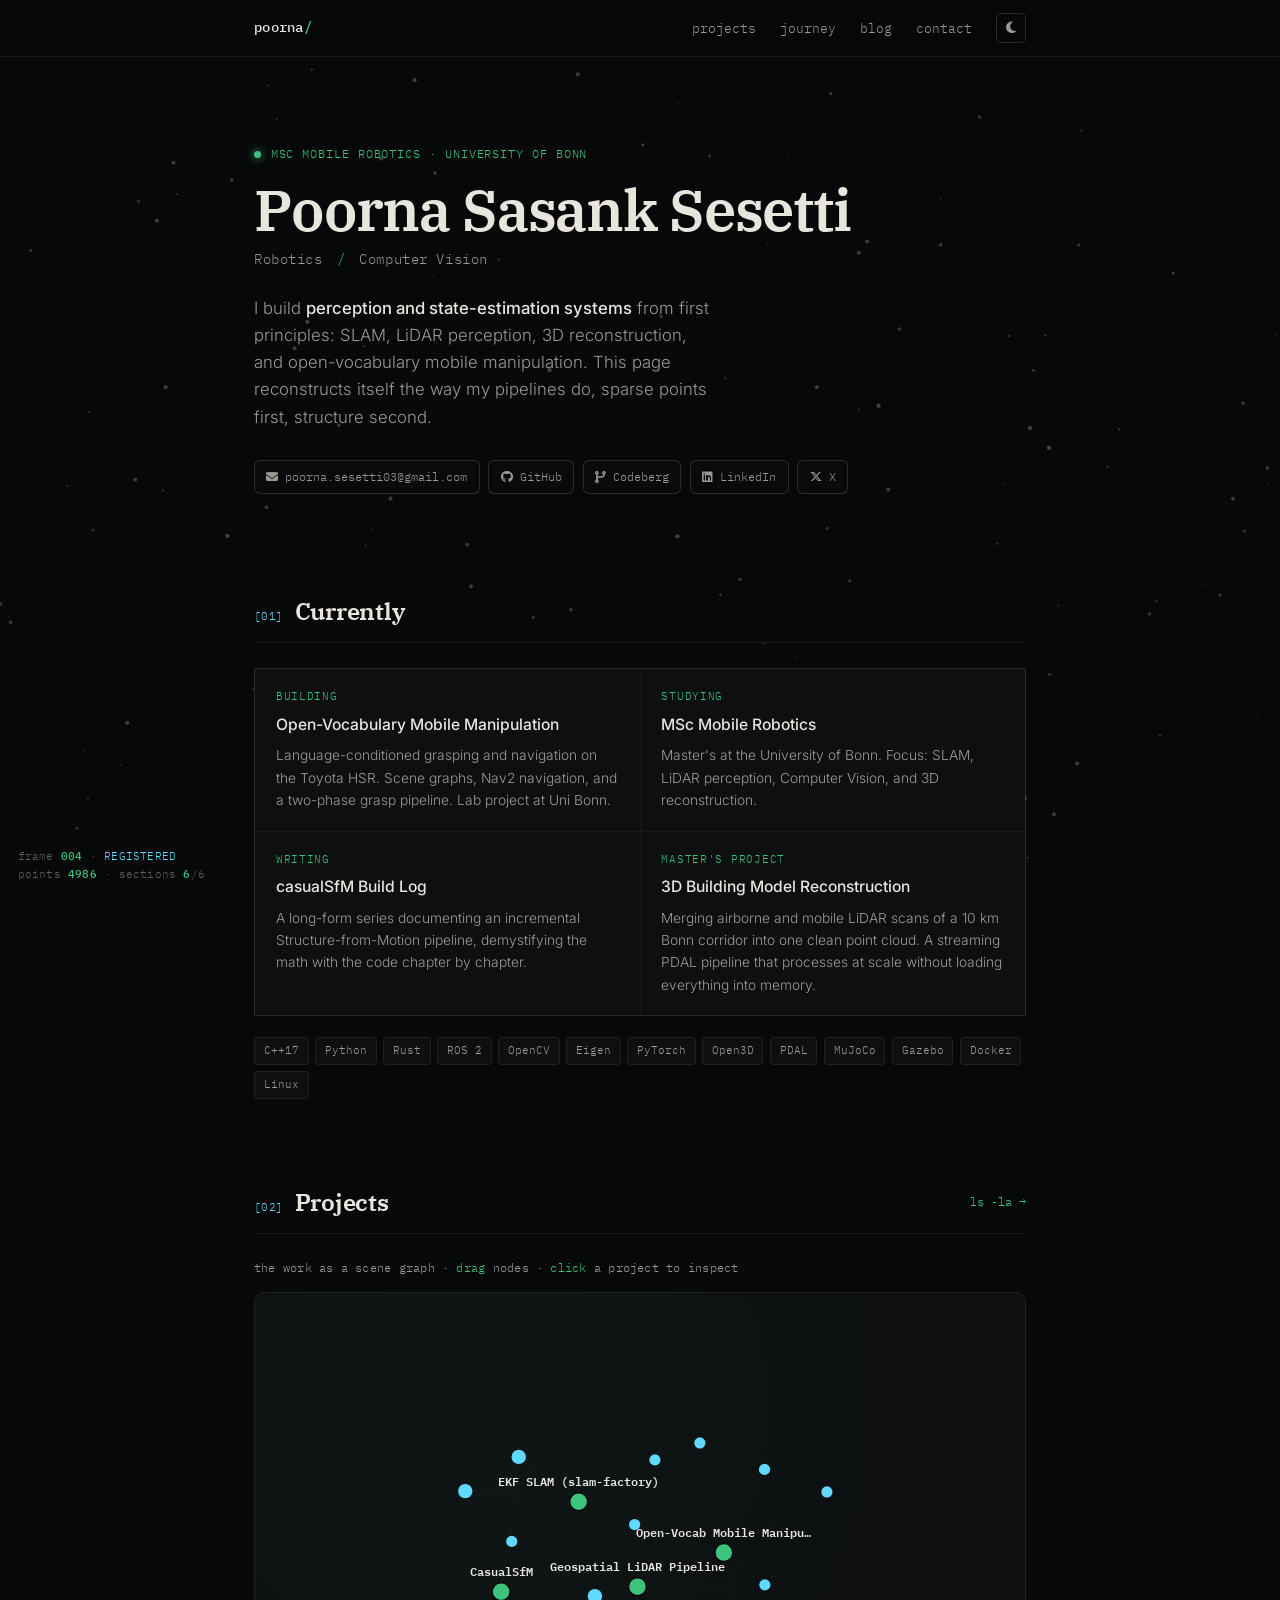
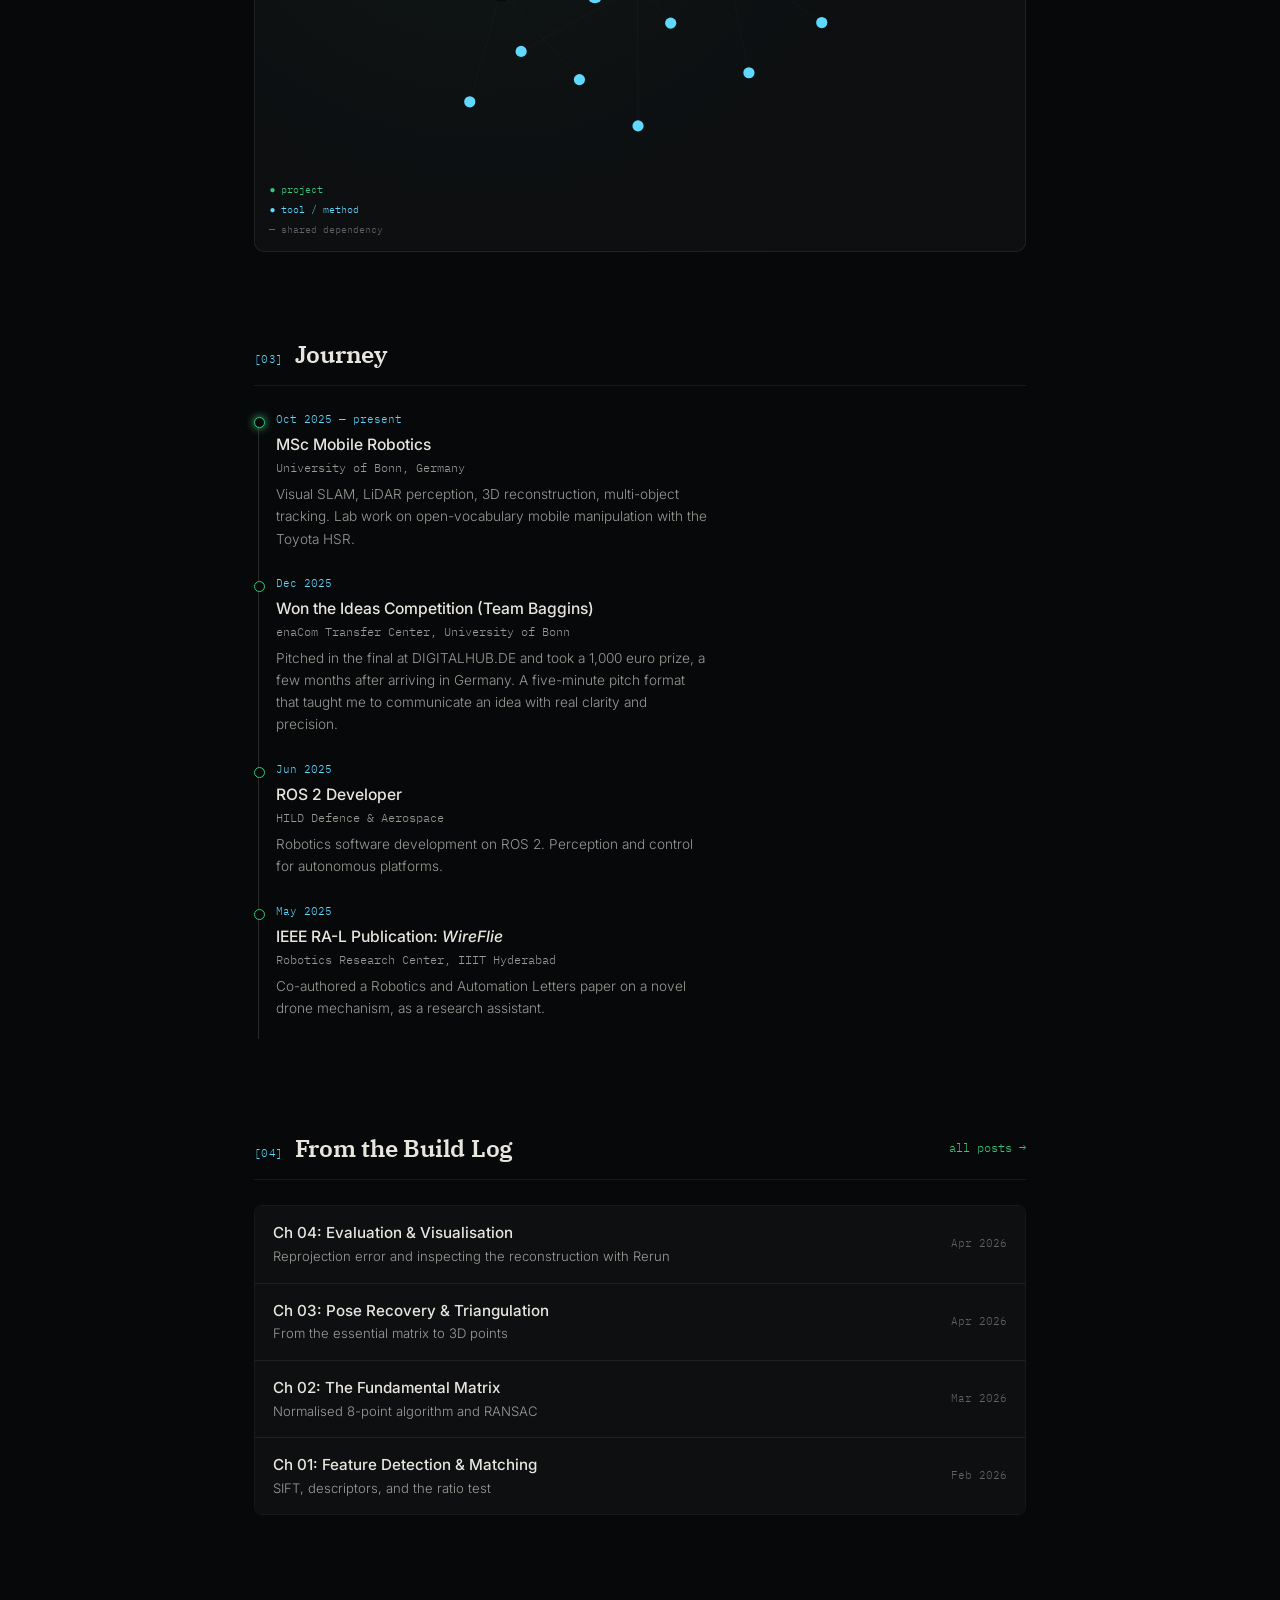
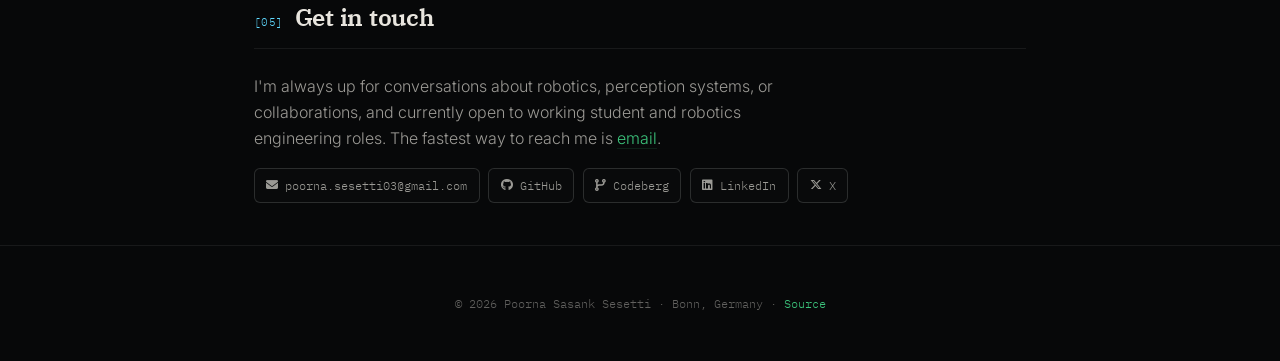
==== commit 3c7133eb: "update theme and intent" ====
--- a/index.html
+++ b/index.html
@@ -17,22 +17,366 @@
   <link rel="preconnect" href="https://fonts.gstatic.com" crossorigin>
   <link href="https://fonts.googleapis.com/css2?family=IBM+Plex+Serif:wght@400;600&family=IBM+Plex+Mono:wght@400;500&family=Inter:wght@300;400;500&display=swap" rel="stylesheet">
   <link rel="stylesheet" href="https://cdnjs.cloudflare.com/ajax/libs/font-awesome/6.5.0/css/all.min.css">
-  <link rel="stylesheet" href="assets/css/site.css">
+
+  <style>
+  /* ============================================================
+     recon — portfolio that reconstructs itself
+     The page boots as a sparse point cloud and incrementally
+     registers content into the global frame as you scroll.
+     Identity: IBM Plex · phosphor green · SfM/SLAM vernacular
+     ============================================================ */
+
+  html[data-theme="dark"] {
+    --bg:          #070809;
+    --surface:     #0d0f11;
+    --surface-2:   #131619;
+    --nav-bg:      rgba(7,8,9,0.82);
+    --border:      rgba(255,255,255,0.07);
+    --border-mid:  rgba(255,255,255,0.14);
+    --text:        #e8e5de;
+    --text-dim:    rgba(232,229,222,0.66);
+    --text-dimmer: rgba(232,229,222,0.40);
+    --accent:      #3cc47c;
+    --accent-2:    #5fd9ff;     /* registration cyan */
+    --accent-soft: rgba(60,196,124,0.13);
+    --gold:        #d4a853;
+    --point:       rgba(140,150,160,0.55);
+    --point-lit:   rgba(60,196,124,0.9);
+  }
+  html[data-theme="light"] {
+    --bg:          #f4f2ec;
+    --surface:     #ffffff;
+    --surface-2:   #ebe8e0;
+    --nav-bg:      rgba(244,242,236,0.85);
+    --border:      rgba(0,0,0,0.10);
+    --border-mid:  rgba(0,0,0,0.18);
+    --text:        #16181b;
+    --text-dim:    rgba(22,24,27,0.68);
+    --text-dimmer: rgba(22,24,27,0.45);
+    --accent:      #15915a;
+    --accent-2:    #1f7fa8;
+    --accent-soft: rgba(21,145,90,0.10);
+    --gold:        #a8761f;
+    --point:       rgba(40,50,60,0.40);
+    --point-lit:   rgba(21,145,90,0.85);
+  }
+
+  * { margin:0; padding:0; box-sizing:border-box; }
+  html { scroll-behavior:smooth; }
+  body {
+    background:var(--bg);
+    color:var(--text);
+    font-family:'Inter',system-ui,sans-serif;
+    font-weight:300;
+    line-height:1.62;
+    -webkit-font-smoothing:antialiased;
+    overflow-x:hidden;
+  }
+  ::selection { background:var(--accent-soft); color:var(--text); }
+  a { color:inherit; text-decoration:none; }
+  .mono { font-family:'IBM Plex Mono',monospace; }
+
+  /* ── point cloud canvas (fixed behind everything) ── */
+  #cloud {
+    position:fixed; inset:0;
+    width:100%; height:100%;
+    z-index:0; pointer-events:none;
+  }
+
+  /* ── reconstruction status readout, fixed corner ── */
+  .recon-hud {
+    position:fixed; left:1.1rem; bottom:1rem; z-index:40;
+    font-family:'IBM Plex Mono',monospace; font-size:10.5px;
+    color:var(--text-dimmer); line-height:1.7;
+    pointer-events:none; user-select:none;
+    letter-spacing:0.02em;
+  }
+  .recon-hud b { color:var(--accent); font-weight:500; }
+  .recon-hud .reg { color:var(--accent-2); }
+  @media (max-width:640px){ .recon-hud{ display:none; } }
+
+  /* ── nav ── */
+  .nav {
+    position:sticky; top:0; z-index:50;
+    background:var(--nav-bg); backdrop-filter:blur(14px);
+    -webkit-backdrop-filter:blur(14px);
+    border-bottom:1px solid var(--border);
+  }
+  .nav-inner {
+    max-width:820px; margin:0 auto; padding:0.8rem 1.5rem;
+    display:flex; align-items:center; justify-content:space-between;
+  }
+  .brand {
+    font-family:'IBM Plex Mono',monospace; font-size:14px;
+    font-weight:500; letter-spacing:0.02em; color:var(--text);
+  }
+  .brand span { color:var(--accent); }
+  .nav-links { display:flex; gap:1.5rem; align-items:center;
+    font-family:'IBM Plex Mono',monospace; font-size:12.5px; }
+  .nav-links a { color:var(--text-dim); transition:color .15s; }
+  .nav-links a:hover { color:var(--accent); }
+  .theme-btn {
+    background:none; border:1px solid var(--border-mid); color:var(--text-dim);
+    width:30px; height:30px; border-radius:5px; cursor:pointer;
+    display:grid; place-items:center; transition:.15s;
+  }
+  .theme-btn:hover { color:var(--accent); border-color:var(--accent); }
+  html[data-theme="dark"] .theme-btn .fa-sun { display:none; }
+  html[data-theme="light"] .theme-btn .fa-moon { display:none; }
+  @media (max-width:600px){ .hide-sm{ display:none; } }
+
+  /* ── layout ── */
+  main { position:relative; z-index:1; }
+  .wrap { max-width:820px; margin:0 auto; padding:0 1.5rem; }
+
+  /* registration: sections start "un-registered" (offset + faint) and snap in */
+  .reg-block {
+    opacity:0;
+    transform:translateY(26px);
+    filter:blur(6px);
+    transition:opacity .7s ease, transform .7s cubic-bezier(.2,.7,.2,1), filter .7s ease;
+    will-change:opacity,transform,filter;
+  }
+  .reg-block.registered {
+    opacity:1; transform:none; filter:none;
+  }
+  @media (prefers-reduced-motion:reduce){
+    .reg-block{ opacity:1; transform:none; filter:none; transition:none; }
+  }
+
+  /* ── hero ── */
+  .hero { padding:5.5rem 0 3.5rem; }
+  .eyebrow {
+    font-family:'IBM Plex Mono',monospace; font-size:11.5px;
+    color:var(--accent); letter-spacing:0.08em; text-transform:uppercase;
+    margin-bottom:1rem; display:flex; align-items:center; gap:.6rem;
+  }
+  .eyebrow::before {
+    content:''; width:7px; height:7px; border-radius:50%;
+    background:var(--accent); box-shadow:0 0 8px var(--accent);
+    animation:pulse 2.4s ease-in-out infinite;
+  }
+  @keyframes pulse { 0%,100%{opacity:1} 50%{opacity:.35} }
+  .hero h1 {
+    font-family:'IBM Plex Serif',serif; font-weight:600;
+    font-size:clamp(2.3rem,6vw,3.6rem); line-height:1.05;
+    letter-spacing:-0.02em; margin-bottom:.5rem;
+  }
+  .tagline {
+    font-size:14px; color:var(--text-dim); margin-bottom:1.5rem;
+    letter-spacing:0.04em;
+  }
+  .tagline .sep { color:var(--accent); padding:0 .35rem; }
+  .intro {
+    font-size:1.05rem; max-width:46ch; color:var(--text-dim);
+    margin-bottom:1.8rem;
+  }
+  .intro b { color:var(--text); font-weight:500; }
+
+  .links-row { display:flex; flex-wrap:wrap; gap:.55rem; }
+  .link-chip {
+    font-family:'IBM Plex Mono',monospace; font-size:12px;
+    border:1px solid var(--border-mid); border-radius:6px;
+    padding:.42rem .7rem; color:var(--text-dim);
+    display:inline-flex; align-items:center; gap:.45rem;
+    transition:.16s; background:rgba(13,15,17,.4);
+  }
+  html[data-theme="light"] .link-chip { background:rgba(255,255,255,.5); }
+  .link-chip:hover { color:var(--accent); border-color:var(--accent);
+    transform:translateY(-1px); }
+
+  /* ── section heads as a registration log ── */
+  section { padding:2.6rem 0; }
+  .sec-head {
+    display:flex; align-items:baseline; gap:.7rem; margin-bottom:1.6rem;
+    border-bottom:1px solid var(--border); padding-bottom:.7rem;
+  }
+  .sec-head .idx {
+    font-family:'IBM Plex Mono',monospace; font-size:11px;
+    color:var(--accent-2); letter-spacing:0.03em;
+  }
+  .sec-head h2 {
+    font-family:'IBM Plex Serif',serif; font-weight:600;
+    font-size:1.5rem; letter-spacing:-0.01em;
+  }
+  .sec-head .more {
+    margin-left:auto; font-family:'IBM Plex Mono',monospace;
+    font-size:12px; color:var(--accent); align-self:center;
+  }
+  .sec-head .more:hover { text-decoration:underline; }
+
+  /* ── currently grid ── */
+  .now-grid { display:grid; grid-template-columns:1fr 1fr; gap:1px;
+    background:var(--border); border:1px solid var(--border); }
+  @media (max-width:620px){ .now-grid{ grid-template-columns:1fr; } }
+  .now-card { background:var(--surface); padding:1.2rem 1.3rem;
+    transition:background .2s; }
+  .now-card:hover { background:var(--surface-2); }
+  .now-card .label {
+    font-family:'IBM Plex Mono',monospace; font-size:10.5px;
+    color:var(--accent); text-transform:uppercase; letter-spacing:0.07em;
+    margin-bottom:.4rem;
+  }
+  .now-card .title { font-weight:500; font-size:.98rem; margin-bottom:.45rem; }
+  .now-card p { font-size:.86rem; color:var(--text-dim); }
+
+  .stack { display:flex; flex-wrap:wrap; gap:.4rem; margin-top:1.3rem; }
+  .pill {
+    font-family:'IBM Plex Mono',monospace; font-size:11px;
+    padding:.25rem .55rem; border:1px solid var(--border);
+    border-radius:4px; color:var(--text-dim); background:var(--surface);
+  }
+
+  /* ── projects ── */
+  .proj-grid { display:grid; grid-template-columns:1fr 1fr; gap:1rem; }
+  @media (max-width:620px){ .proj-grid{ grid-template-columns:1fr; } }
+  .card {
+    border:1px solid var(--border); border-radius:8px; overflow:hidden;
+    background:var(--surface); display:flex; flex-direction:column;
+    transition:.2s; position:relative;
+  }
+  .card:hover { border-color:var(--accent); transform:translateY(-2px); }
+  .card-media { position:relative; aspect-ratio:16/9; overflow:hidden;
+    background:var(--surface-2); display:grid; place-items:center; }
+  .card-media .ph { color:var(--text-dimmer); font-size:1.6rem;
+    position:absolute; }
+  .card-media img { width:100%; height:100%; object-fit:cover;
+    position:relative; z-index:1; }
+  .card-body { padding:1rem 1.1rem; display:flex; flex-direction:column;
+    flex:1; }
+  .card-meta { font-family:'IBM Plex Mono',monospace; font-size:10.5px;
+    color:var(--text-dim); text-transform:uppercase; letter-spacing:0.05em;
+    margin-bottom:.5rem; display:flex; align-items:center; gap:.5rem; }
+  .badge-live {
+    font-size:9px; background:var(--accent-soft); color:var(--accent);
+    padding:.12rem .4rem; border-radius:3px; letter-spacing:0.04em;
+  }
+  .card-title { font-family:'IBM Plex Serif',serif; font-weight:600;
+    font-size:1.08rem; margin-bottom:.35rem; }
+  .card-stack { font-size:11px; color:var(--accent); margin-bottom:.55rem; }
+  .card-desc { font-size:.85rem; color:var(--text-dim); flex:1; }
+  .card-foot { font-family:'IBM Plex Mono',monospace; font-size:10.5px;
+    color:var(--text-dimmer); margin-top:.7rem;
+    border-top:1px solid var(--border); padding-top:.6rem; }
+
+  /* ── timeline as a pose graph ── */
+  .timeline { position:relative; padding-left:1.4rem; }
+  .timeline::before { content:''; position:absolute; left:4px; top:6px;
+    bottom:6px; width:1px; background:var(--border-mid); }
+  .tl-item { position:relative; padding-bottom:1.6rem; }
+  .tl-item::before {
+    content:''; position:absolute; left:-1.4rem; top:6px;
+    width:9px; height:9px; border-radius:50%;
+    background:var(--bg); border:1.5px solid var(--accent);
+  }
+  .tl-item:first-child::before { box-shadow:0 0 9px var(--accent); }
+  .tl-date { font-size:11px; color:var(--accent-2); margin-bottom:.2rem; }
+  .tl-role { font-weight:500; font-size:.98rem; }
+  .tl-org { font-size:11.5px; color:var(--text-dim); margin:.1rem 0 .35rem; }
+  .tl-desc { font-size:.85rem; color:var(--text-dim); max-width:54ch; }
+
+  /* ── blog ── */
+  .blog-list { display:flex; flex-direction:column;
+    border:1px solid var(--border); border-radius:8px; overflow:hidden; }
+  .blog-row { display:flex; justify-content:space-between; align-items:center;
+    padding:.95rem 1.1rem; background:var(--surface);
+    border-bottom:1px solid var(--border); transition:.16s; gap:1rem; }
+  .blog-row:last-child { border-bottom:none; }
+  .blog-row:hover { background:var(--surface-2); padding-left:1.3rem; }
+  .blog-title { font-weight:500; font-size:.95rem; }
+  .blog-sub { font-size:.82rem; color:var(--text-dim); }
+  .blog-date { font-family:'IBM Plex Mono',monospace; font-size:11px;
+    color:var(--text-dimmer); white-space:nowrap; }
+
+  .prose { max-width:54ch; }
+  .prose p { color:var(--text-dim); font-size:1rem; }
+  .prose a { color:var(--accent); border-bottom:1px solid var(--accent-soft); }
+
+  .footer { text-align:center; padding:3rem 1.5rem; font-size:12px;
+    color:var(--text-dimmer); font-family:'IBM Plex Mono',monospace;
+    border-top:1px solid var(--border); position:relative; z-index:1; }
+  .footer a { color:var(--accent); }
+
+  /* ── scene graph ── */
+  .graph-hint { font-size:11.5px; color:var(--text-dim); margin-bottom:.9rem;
+    letter-spacing:0.02em; }
+  .graph-hint span { color:var(--accent); }
+  .graph-wrap {
+    position:relative; width:100%;
+    height:min(560px, 70vh);
+    border:1px solid var(--border); border-radius:10px;
+    background:
+      radial-gradient(circle at 30% 20%, rgba(60,196,124,0.04), transparent 60%),
+      var(--surface);
+    overflow:hidden;
+  }
+  #graph { position:absolute; inset:0; width:100%; height:100%;
+    display:block; cursor:grab; touch-action:none; }
+  #graph:active { cursor:grabbing; }
+
+  .graph-legend {
+    position:absolute; left:.9rem; bottom:.8rem; z-index:3;
+    display:flex; flex-direction:column; gap:.25rem;
+    font-size:10px; color:var(--text-dimmer); pointer-events:none;
+  }
+  .graph-legend .lg-proj { color:var(--accent); }
+  .graph-legend .lg-tool { color:var(--accent-2); }
+  .graph-legend .lg-edge { color:var(--text-dimmer); }
+
+  .node-panel {
+    position:absolute; top:.9rem; right:.9rem; z-index:4;
+    width:min(300px, 78%);
+    background:var(--bg); border:1px solid var(--border-mid);
+    border-radius:9px; padding:1.1rem 1.15rem;
+    box-shadow:0 18px 50px rgba(0,0,0,.45);
+    opacity:0; transform:translateY(-8px) scale(.98);
+    pointer-events:none; transition:.22s cubic-bezier(.2,.7,.2,1);
+  }
+  html[data-theme="light"] .node-panel { box-shadow:0 18px 50px rgba(0,0,0,.18); }
+  .node-panel.open { opacity:1; transform:none; pointer-events:auto; }
+  .np-close { position:absolute; top:.5rem; right:.6rem; background:none;
+    border:none; color:var(--text-dimmer); font-size:18px; cursor:pointer;
+    line-height:1; transition:color .15s; }
+  .np-close:hover { color:var(--accent); }
+  .np-kind { font-size:10px; text-transform:uppercase; letter-spacing:0.07em;
+    color:var(--accent); margin-bottom:.4rem; }
+  .np-title { font-family:'IBM Plex Serif',serif; font-weight:600;
+    font-size:1.15rem; margin-bottom:.4rem; padding-right:1rem; }
+  .np-stack { font-size:11px; color:var(--accent-2); margin-bottom:.6rem; }
+  .np-desc { font-size:.85rem; color:var(--text-dim); margin-bottom:.7rem; }
+  .np-foot { font-size:10.5px; color:var(--text-dimmer);
+    border-top:1px solid var(--border); padding-top:.55rem; }
+  .np-link { display:inline-block; margin-top:.6rem; font-size:12px;
+    color:var(--accent); }
+  .np-link:empty { display:none; }
+  .np-link:hover { text-decoration:underline; }
+
+  @media (max-width:560px){
+    .graph-wrap { height:62vh; }
+    .node-panel { width:84%; }
+  }
+
+  </style>
 </head>
 <body>
 
-  <!-- ── NAV ── -->
+  <canvas id="cloud"></canvas>
+
+  <div class="recon-hud" id="hud">
+    <div>frame <b id="hud-frame">000</b> · <span class="reg">REGISTERED</span></div>
+    <div>points <b id="hud-pts">0000</b> · sections <b id="hud-sec">0</b>/6</div>
+  </div>
+
   <nav class="nav">
     <div class="nav-inner">
       <a href="#top" class="brand">poorna<span>/</span></a>
       <div class="nav-links">
         <a href="projects.html">projects</a>
         <a href="#journey" class="hide-sm">journey</a>
-        <a href="blog/index.html" class="blog-link">blog</a>
+        <a href="blog/index.html">blog</a>
         <a href="#contact">contact</a>
         <button class="theme-btn" id="theme-toggle" aria-label="Toggle theme">
-          <i class="fa-solid fa-sun"></i>
-          <i class="fa-solid fa-moon"></i>
+          <i class="fa-solid fa-sun"></i><i class="fa-solid fa-moon"></i>
         </button>
       </div>
     </div>
@@ -40,40 +384,28 @@
 
   <main class="wrap" id="top">
 
-    <!-- ── HERO ── -->
-    <header class="hero">
-      <div class="fade">
-        <div class="eyebrow">MSc Mobile Robotics · University of Bonn</div>
-        <h1>Poorna Sasank Sesetti</h1>
-        <p class="tagline mono">Robotics <span class="sep">/</span> Computer Vision </p>
-        <p class="intro">
-          I build <b>perception and state-estimation systems</b> from first principles:
-          SLAM, LiDAR perception, 3D reconstruction, and open-vocabulary mobile
-          manipulation. Right now I am a master's student turning ideas into
-          working robots, and writing down how I do it.
-        </p>
-
-        <div class="links-row">
-          <a href="mailto:poorna.sesetti03@gmail.com" target="_blank" rel="noopener" class="link-chip"><i class="fa-solid fa-envelope"></i> poorna.sesetti03@gmail.com</a>
-          <a href="https://github.com/spicyram3n" target="_blank" rel="noopener" class="link-chip"><i class="fa-brands fa-github"></i> GitHub</a>
-          <a href="https://codeberg.org/spicyram3n" target="_blank" rel="noopener" class="link-chip"><i class="fa-solid fa-code-branch"></i> Codeberg</a>
-          <a href="https://www.linkedin.com/in/poorna-sasank-b967b7188/" target="_blank" rel="noopener" class="link-chip"><i class="fa-brands fa-linkedin"></i> LinkedIn</a>
-          <a href="https://x.com/spicyram3n_" target="_blank" rel="noopener" class="link-chip"><i class="fa-brands fa-x-twitter"></i> X</a>
-          <a href="blog/index.html" class="link-chip" style="color:var(--accent);border-color:var(--accent)"><i class="fa-solid fa-rss"></i> build log</a>
-        </div>
-      </div>
-
-      <div class="hero-photo fade fade-2">
-        <img src="assets/images/poorna_photo3.jpeg" alt="Poorna Sasank Sesetti">
+    <header class="hero reg-block" data-sec="hero">
+      <div class="eyebrow">MSc Mobile Robotics · University of Bonn</div>
+      <h1>Poorna Sasank Sesetti</h1>
+      <p class="tagline mono">Robotics <span class="sep">/</span> Computer Vision</p>
+      <p class="intro">
+        I build <b>perception and state-estimation systems</b> from first
+        principles: SLAM, LiDAR perception, 3D reconstruction, and
+        open-vocabulary mobile manipulation. This page reconstructs itself
+        the way my pipelines do, sparse points first, structure second.
+      </p>
+      <div class="links-row">
+        <a href="mailto:poorna.sesetti03@gmail.com" class="link-chip"><i class="fa-solid fa-envelope"></i> poorna.sesetti03@gmail.com</a>
+        <a href="https://github.com/spicyram3n" target="_blank" rel="noopener" class="link-chip"><i class="fa-brands fa-github"></i> GitHub</a>
+        <a href="https://codeberg.org/spicyram3n" target="_blank" rel="noopener" class="link-chip"><i class="fa-solid fa-code-branch"></i> Codeberg</a>
+        <a href="https://www.linkedin.com/in/poorna-sasank-b967b7188/" target="_blank" rel="noopener" class="link-chip"><i class="fa-brands fa-linkedin"></i> LinkedIn</a>
+        <a href="https://x.com/spicyram3n_" target="_blank" rel="noopener" class="link-chip"><i class="fa-brands fa-x-twitter"></i> X</a>
       </div>
     </header>
 
-
-    <!-- ── CURRENTLY ── -->
-    <section id="now" class="fade">
+    <section id="now" class="reg-block" data-sec="now">
       <div class="sec-head">
-        <span class="prompt">~$</span>
-        <h2>Currently</h2>
+        <span class="idx">[01]</span><h2>Currently</h2>
       </div>
       <div class="now-grid">
         <div class="now-card">
@@ -92,202 +424,136 @@
           <p>A long-form series documenting an incremental Structure-from-Motion pipeline, demystifying the math with the code chapter by chapter.</p>
         </div>
         <div class="now-card">
-          <div class="label">master's project</div>
-          <div class="title">3D Building Model Reconstruction Pipeline</div>
-          <p>Merging airborne and mobile LiDAR scans of a 10 km Bonn corridor into one clean point cloud for 3D building reconstruction. Built a streaming PDAL pipeline so it processes at that scale without loading everything into memory.</p>
+          <div class="label">Master's Project</div>
+          <div class="title">3D Building Model Reconstruction</div>
+          <p>Merging airborne and mobile LiDAR scans of a 10 km Bonn corridor into one clean point cloud. A streaming PDAL pipeline that processes at scale without loading everything into memory.</p>
         </div>
       </div>
-
-      <div style="margin-top:1.4rem">
-        <div class="stack">
-          <span class="pill">C++17</span><span class="pill">Python</span><span class="pill">Rust</span>
-          <span class="pill">ROS 2</span><span class="pill">OpenCV</span><span class="pill">Eigen</span>
-          <span class="pill">PyTorch</span><span class="pill">Open3D</span><span class="pill">PDAL</span>
-          <span class="pill">MuJoCo</span><span class="pill">Gazebo</span><span class="pill">Docker</span>
-          <span class="pill">Linux</span>
+      <div class="stack">
+        <span class="pill">C++17</span><span class="pill">Python</span><span class="pill">Rust</span>
+        <span class="pill">ROS 2</span><span class="pill">OpenCV</span><span class="pill">Eigen</span>
+        <span class="pill">PyTorch</span><span class="pill">Open3D</span><span class="pill">PDAL</span>
+        <span class="pill">MuJoCo</span><span class="pill">Gazebo</span><span class="pill">Docker</span>
+        <span class="pill">Linux</span>
+      </div>
+    </section>
+
+    <section id="projects" class="reg-block" data-sec="projects">
+      <div class="sec-head">
+        <span class="idx">[02]</span><h2>Projects</h2>
+        <a href="projects.html" class="more">ls -la →</a>
+      </div>
+
+      <p class="graph-hint mono">
+        the work as a scene graph · <span>drag</span> nodes · <span>click</span> a project to inspect
+      </p>
+
+      <div class="graph-wrap">
+        <canvas id="graph" aria-label="Interactive scene graph of projects"></canvas>
+
+        <!-- node legend / fallback list (also serves no-JS + screen readers) -->
+        <div class="graph-legend mono">
+          <span class="lg lg-proj">● project</span>
+          <span class="lg lg-tool">● tool / method</span>
+          <span class="lg lg-edge">— shared dependency</span>
         </div>
-      </div>
+
+        <!-- detail panel, resolves on node click -->
+        <aside class="node-panel" id="node-panel" aria-live="polite">
+          <button class="np-close" id="np-close" aria-label="Close">×</button>
+          <div class="np-kind mono" id="np-kind"></div>
+          <h3 class="np-title" id="np-title"></h3>
+          <div class="np-stack mono" id="np-stack"></div>
+          <p class="np-desc" id="np-desc"></p>
+          <div class="np-foot mono" id="np-foot"></div>
+          <a class="np-link mono" id="np-link" target="_blank" rel="noopener"></a>
+        </aside>
+      </div>
+
+      <!-- accessible fallback: real links, hidden when canvas is active -->
+      <noscript>
+        <div class="proj-grid" style="margin-top:1rem">
+          <div class="card"><div class="card-body"><div class="card-title">Open-Vocab Mobile Manipulation</div><p class="card-desc">Toyota HSR. Scene graph, Dockerised inference, AnyGrasp pipeline.</p></div></div>
+          <div class="card"><div class="card-body"><div class="card-title">Geospatial LiDAR Pipeline</div><p class="card-desc">Streaming point-cloud processing over a 10 km Bonn corridor.</p></div></div>
+          <a href="https://github.com/spicyram3n/CasualSfM" class="card"><div class="card-body"><div class="card-title">CasualSfM</div><p class="card-desc">Incremental Structure-from-Motion in Python.</p></div></a>
+          <div class="card"><div class="card-body"><div class="card-title">EKF SLAM (slam-factory)</div><p class="card-desc">Filter-based SLAM framework with a thin ROS 2 wrapper.</p></div></div>
+        </div>
+      </noscript>
     </section>
 
-    <!-- ── PROJECTS ── -->
-    <section id="projects" class="fade">
+    <section id="journey" class="reg-block" data-sec="journey">
       <div class="sec-head">
-        <span class="prompt">~$</span>
-        <h2>Projects</h2>
-        <a href="projects.html" class="more">ls -la →</a>
-      </div>
-
-      <div class="proj-grid">
-
-        <!-- OVMM -->
-        <div class="card">
-          <div class="card-media">
-            <div class="ph"><i class="fa-solid fa-hand-sparkles"></i></div>
-            <!-- drop-in: replace with assets/media/projects/hsr-ovmm.jpg (or .mp4 in a <video>) -->
-            <img src="assets/media/projects/hsr-ovmm.png" alt="Toyota HSR OVMM" onerror="this.remove()">
-          </div>
-          <div class="card-body">
-            <div class="card-meta">Robotics <span class="badge-live">Ongoing</span></div>
-            <div class="card-title">Open-Vocab Mobile Manipulation</div>
-            <div class="card-stack mono">ROS 2 · Mask3D · SAM 3 · Nav2 · AnyGrasp</div>
-            <p class="card-desc">Open-Vocabulary Mobile Manipulation on the Toyota HSR. Scene graph from iPad scans, Dockerised inference containers over HTTP, geometric → AnyGrasp pipeline.</p>
-            <div class="card-foot">work in progress · Lab Project</div>
-          </div>
+        <span class="idx">[03]</span><h2>Journey</h2>
+      </div>
+      <div class="timeline">
+        <div class="tl-item">
+          <div class="tl-date mono">Oct 2025 — present</div>
+          <div class="tl-role">MSc Mobile Robotics</div>
+          <div class="tl-org mono">University of Bonn, Germany</div>
+          <div class="tl-desc">Visual SLAM, LiDAR perception, 3D reconstruction, multi-object tracking. Lab work on open-vocabulary mobile manipulation with the Toyota HSR.</div>
         </div>
-
-        <!-- MoRo geospatial -->
-        <div class="card">
-          <div class="card-media">
-            <div class="ph"><i class="fa-solid fa-layer-group"></i></div>
-            <img src="assets/media/projects/moro-lidar.png" alt="MoRo LiDAR pipeline" onerror="this.remove()">
-          </div>
-          <div class="card-body">
-            <div class="card-meta">3D · LiDAR <span class="badge-live">Ongoing</span></div>
-            <div class="card-title">Geospatial LiDAR Pipeline</div>
-            <div class="card-stack mono">PDAL · Open3D  · SMRF · Cloud Compare</div>
-            <p class="card-desc">Streaming point-cloud processing over a 10 km Bonn corridor (ALS + MMS), GPU tensor ops, ground filtering, and parallel tiled processing.</p>
-            <div class="card-foot">work in progress · Master's Project</div>
-          </div>
-        </div>
-
-        <!-- CasualSfM -->
-        <a href="https://github.com/spicyram3n/CasualSfM" target="_blank" rel="noopener" class="card">
-          <div class="card-media">
-            <div class="ph"><i class="fa-solid fa-cube"></i></div>
-            <img src="assets/media/projects/casualsfm.png" alt="casualSfM" onerror="this.remove()">
-          </div>
-          <div class="card-body">
-            <div class="card-meta">Vision · Reconstruction</div>
-            <div class="card-title">CasualSfM</div>
-            <div class="card-stack mono">Python · OpenCV · NumPy</div>
-            <p class="card-desc">Incremental Structure-from-Motion. SIFT matching, RANSAC essential matrix, triangulation, and bundle adjustment. Documented as a blog series.</p>
-            <div class="card-foot"><i class="fa-brands fa-github"></i> GitHub · Personal Project</div>
-          </div>
-        </a>
-
-        <!-- EKF SLAM -->
-        <div class="card">
-          <div class="card-media">
-            <div class="ph"><i class="fa-solid fa-map-location-dot"></i></div>
-            <img src="assets/media/projects/ekf-slam.png" alt="EKF SLAM" onerror="this.remove()">
-          </div>
-          <div class="card-body">
-            <div class="card-meta">Robotics <span class="badge-live">Ongoing</span></div>
-            <div class="card-title">EKF SLAM (slam-factory)</div>
-            <div class="card-stack mono">Python · ROS 2 · NumPy</div>
-            <p class="card-desc">Filter-based SLAM framework with a clean Python core and a thin ROS 2 wrapper, 25-test suite, documented after Thrun's Probabilistic Robotics.</p>
-            <div class="card-foot">work in progress · Personal Project</div>
-          </div>
-        </div>
-
-      </div>
-    </section>
-
-    <!-- ── JOURNEY ── -->
-    <section id="journey" class="fade">
-      <div class="sec-head">
-        <span class="prompt">~$</span>
-        <h2>Journey</h2>
-      </div>
-      <div class="timeline">
-
-        <div class="tl-item">
-          <div class="tl-date mono">Oct 2025 - present</div>
-          <div>
-            <div class="tl-role">MSc Mobile Robotics</div>
-            <div class="tl-org mono">University of Bonn, Germany</div>
-            <div class="tl-desc">Visual SLAM, LiDAR perception, 3D reconstruction, multi-object tracking. Lab work on open-vocabulary mobile manipulation with the Toyota HSR.</div>
-          </div>
-        </div>
-
         <div class="tl-item">
           <div class="tl-date mono">Dec 2025</div>
-          <div>
-            <div class="tl-role">Won the Ideas Competition (Team Baggins)</div>
-            <div class="tl-org mono">enaCom Transfer Center, University of Bonn</div>
-            <div class="tl-desc">Pitched in the final at DIGITALHUB.DE and took a 1,000 euro prize, a few months after arriving in Germany. A five-minute pitch format that taught me to communicate an idea with real clarity and precision.</div>
-          </div>
+          <div class="tl-role">Won the Ideas Competition (Team Baggins)</div>
+          <div class="tl-org mono">enaCom Transfer Center, University of Bonn</div>
+          <div class="tl-desc">Pitched in the final at DIGITALHUB.DE and took a 1,000 euro prize, a few months after arriving in Germany. A five-minute pitch format that taught me to communicate an idea with real clarity and precision.</div>
         </div>
-
         <div class="tl-item">
           <div class="tl-date mono">Jun 2025</div>
-          <div>
-            <div class="tl-role">ROS 2 Developer</div>
-            <div class="tl-org mono">HILD Defence &amp; Aerospace</div>
-            <div class="tl-desc">Robotics software development on ROS 2. Perception and control for autonomous platforms.</div>
-          </div>
+          <div class="tl-role">ROS 2 Developer</div>
+          <div class="tl-org mono">HILD Defence &amp; Aerospace</div>
+          <div class="tl-desc">Robotics software development on ROS 2. Perception and control for autonomous platforms.</div>
         </div>
-
         <div class="tl-item">
           <div class="tl-date mono">May 2025</div>
-          <div>
-            <div class="tl-role">IEEE RA-L Publication: <em>WireFlie</em></div>
-            <div class="tl-org mono">Robotics Research Center, IIIT Hyderabad</div>
-            <div class="tl-desc">Co-authored a Robotics and Automation Letters paper on a novel drone mechanism, as a research assistant.</div>
-          </div>
+          <div class="tl-role">IEEE RA-L Publication: <em>WireFlie</em></div>
+          <div class="tl-org mono">Robotics Research Center, IIIT Hyderabad</div>
+          <div class="tl-desc">Co-authored a Robotics and Automation Letters paper on a novel drone mechanism, as a research assistant.</div>
         </div>
-
-        
-
       </div>
     </section>
 
-    <!-- ── BLOG ── -->
-    <section id="blog" class="fade">
+    <section id="blog" class="reg-block" data-sec="blog">
       <div class="sec-head">
-        <span class="prompt">~$</span>
-        <h2>From the Build Log</h2>
+        <span class="idx">[04]</span><h2>From the Build Log</h2>
         <a href="blog/index.html" class="more">all posts →</a>
       </div>
       <div class="blog-list">
         <a href="blog/casual-sfm/ch4.html" class="blog-row">
-          <div>
-            <div class="blog-title">Ch 04: Evaluation &amp; Visualisation</div>
-            <div class="blog-sub">Reprojection error and inspecting the reconstruction with Rerun</div>
-          </div>
+          <div><div class="blog-title">Ch 04: Evaluation &amp; Visualisation</div>
+          <div class="blog-sub">Reprojection error and inspecting the reconstruction with Rerun</div></div>
           <span class="blog-date">Apr 2026</span>
         </a>
         <a href="blog/casual-sfm/ch3.html" class="blog-row">
-          <div>
-            <div class="blog-title">Ch 03: Pose Recovery &amp; Triangulation</div>
-            <div class="blog-sub">From the essential matrix to 3D points</div>
-          </div>
+          <div><div class="blog-title">Ch 03: Pose Recovery &amp; Triangulation</div>
+          <div class="blog-sub">From the essential matrix to 3D points</div></div>
           <span class="blog-date">Apr 2026</span>
         </a>
         <a href="blog/casual-sfm/ch2.html" class="blog-row">
-          <div>
-            <div class="blog-title">Ch 02: The Fundamental Matrix</div>
-            <div class="blog-sub">Normalised 8-point algorithm and RANSAC</div>
-          </div>
+          <div><div class="blog-title">Ch 02: The Fundamental Matrix</div>
+          <div class="blog-sub">Normalised 8-point algorithm and RANSAC</div></div>
           <span class="blog-date">Mar 2026</span>
         </a>
         <a href="blog/casual-sfm/ch1.html" class="blog-row">
-          <div>
-            <div class="blog-title">Ch 01: Feature Detection &amp; Matching</div>
-            <div class="blog-sub">SIFT, descriptors, and the ratio test</div>
-          </div>
+          <div><div class="blog-title">Ch 01: Feature Detection &amp; Matching</div>
+          <div class="blog-sub">SIFT, descriptors, and the ratio test</div></div>
           <span class="blog-date">Feb 2026</span>
         </a>
       </div>
     </section>
 
-
-    <!-- ── CONTACT ── -->
-    <section id="contact" class="fade">
+    <section id="contact" class="reg-block" data-sec="contact">
       <div class="sec-head">
-        <span class="prompt">~$</span>
-        <h2>Get in touch</h2>
+        <span class="idx">[05]</span><h2>Get in touch</h2>
       </div>
       <div class="prose">
-        <p>
-          I'm always up for conversations about robotics, perception systems, or
-          collaborations, and currently open to working student and robotics
-          engineering roles. The fastest way to reach me is
-          <a href="mailto:poorna.sesetti03@gmail.com">email</a>.
-        </p>
+        <p>I'm always up for conversations about robotics, perception systems, or
+        collaborations, and currently open to working student and robotics
+        engineering roles. The fastest way to reach me is
+        <a href="mailto:poorna.sesetti03@gmail.com">email</a>.</p>
       </div>
       <div class="links-row" style="margin-top:1rem">
-        <a href="mailto:poorna.sesetti03@gmail.com" target="_blank" rel="noopener" class="link-chip"><i class="fa-solid fa-envelope"></i> poorna.sesetti03@gmail.com</a>
+        <a href="mailto:poorna.sesetti03@gmail.com" class="link-chip"><i class="fa-solid fa-envelope"></i> poorna.sesetti03@gmail.com</a>
         <a href="https://github.com/spicyram3n" target="_blank" rel="noopener" class="link-chip"><i class="fa-brands fa-github"></i> GitHub</a>
         <a href="https://codeberg.org/spicyram3n" target="_blank" rel="noopener" class="link-chip"><i class="fa-solid fa-code-branch"></i> Codeberg</a>
         <a href="https://www.linkedin.com/in/poorna-sasank-b967b7188/" target="_blank" rel="noopener" class="link-chip"><i class="fa-brands fa-linkedin"></i> LinkedIn</a>
@@ -302,6 +568,383 @@
     <a href="https://github.com/spicyram3n" target="_blank" rel="noopener">Source</a>
   </footer>
 
-  <script src="assets/js/theme.js"></script>
+  <script>
+  /* theme toggle */
+  (function () {
+    var btn = document.getElementById('theme-toggle');
+    btn && btn.addEventListener('click', function () {
+      var cur = document.documentElement.getAttribute('data-theme');
+      var next = cur === 'dark' ? 'light' : 'dark';
+      document.documentElement.setAttribute('data-theme', next);
+      try { localStorage.setItem('ps-theme', next); } catch (e) {}
+    });
+  })();
+
+  /* ============================================================
+     point-cloud field. A drifting set of points with a sparse
+     covisibility graph between near neighbours. Points near the
+     cursor "light up" as if observed. Respects reduced-motion.
+     ============================================================ */
+  (function () {
+    var reduce = window.matchMedia('(prefers-reduced-motion: reduce)').matches;
+    var cv = document.getElementById('cloud');
+    var ctx = cv.getContext('2d');
+    var DPR = Math.min(window.devicePixelRatio || 1, 2);
+    var W, H, pts = [], N;
+
+    function css(v){ return getComputedStyle(document.documentElement).getPropertyValue(v).trim(); }
+    var col = {};
+    function readColors(){
+      col.point = css('--point');
+      col.lit   = css('--point-lit');
+      col.edge  = css('--border');
+    }
+
+    function resize(){
+      W = cv.width = innerWidth * DPR;
+      H = cv.height = innerHeight * DPR;
+      cv.style.width = innerWidth + 'px';
+      cv.style.height = innerHeight + 'px';
+      N = Math.min(160, Math.floor(innerWidth / 9));
+      pts = [];
+      for (var i=0;i<N;i++){
+        pts.push({
+          x: Math.random()*W, y: Math.random()*H,
+          z: Math.random(),
+          vx: (Math.random()-0.5)*0.18*DPR,
+          vy: (Math.random()-0.5)*0.18*DPR
+        });
+      }
+    }
+
+    var mouse = { x:-9999, y:-9999 };
+    window.addEventListener('pointermove', function(e){
+      mouse.x = e.clientX*DPR; mouse.y = e.clientY*DPR;
+    });
+    window.addEventListener('pointerleave', function(){ mouse.x=mouse.y=-9999; });
+
+    function frame(){
+      ctx.clearRect(0,0,W,H);
+      var linkD = 120*DPR, linkD2 = linkD*linkD;
+
+      for (var i=0;i<N;i++){
+        var p = pts[i];
+        p.x += p.vx; p.y += p.vy;
+        if (p.x<0) p.x+=W; if (p.x>W) p.x-=W;
+        if (p.y<0) p.y+=H; if (p.y>H) p.y-=H;
+        for (var j=i+1;j<N;j++){
+          var q = pts[j];
+          var dx=p.x-q.x, dy=p.y-q.y, d2=dx*dx+dy*dy;
+          if (d2 < linkD2){
+            var a = (1 - d2/linkD2) * 0.5;
+            ctx.strokeStyle = col.edge;
+            ctx.globalAlpha = a * 0.6;
+            ctx.lineWidth = 0.6*DPR;
+            ctx.beginPath(); ctx.moveTo(p.x,p.y); ctx.lineTo(q.x,q.y); ctx.stroke();
+          }
+        }
+      }
+      ctx.globalAlpha = 1;
+
+      for (var k=0;k<N;k++){
+        var pt = pts[k];
+        var mdx = pt.x-mouse.x, mdy = pt.y-mouse.y;
+        var near = (mdx*mdx+mdy*mdy) < (140*DPR*140*DPR);
+        var r = (0.7 + pt.z*1.5) * DPR * (near?1.8:1);
+        ctx.beginPath();
+        ctx.arc(pt.x, pt.y, r, 0, Math.PI*2);
+        ctx.fillStyle = near ? col.lit : col.point;
+        ctx.globalAlpha = near ? 0.95 : (0.35 + pt.z*0.4);
+        ctx.fill();
+      }
+      ctx.globalAlpha = 1;
+      if (!reduce) requestAnimationFrame(frame);
+    }
+
+    readColors(); resize();
+    window.addEventListener('resize', function(){ readColors(); resize(); if(reduce) frame(); });
+    var mo = new MutationObserver(function(){ readColors(); if(reduce) frame(); });
+    mo.observe(document.documentElement, { attributes:true, attributeFilter:['data-theme'] });
+    frame();
+  })();
+
+  /* ============================================================
+     scene graph: projects + shared tools as nodes, force-directed.
+     Project nodes link to the tools/methods they depend on; tools
+     shared by multiple projects pull those projects together,
+     surfacing the real structure of the work. Draggable, clickable.
+     ============================================================ */
+  (function () {
+    var cv = document.getElementById('graph');
+    if (!cv) return;
+    var ctx = cv.getContext('2d');
+    var DPR = Math.min(window.devicePixelRatio || 1, 2);
+    var reduce = window.matchMedia('(prefers-reduced-motion: reduce)').matches;
+
+    function css(v){ return getComputedStyle(document.documentElement).getPropertyValue(v).trim(); }
+    var col = {};
+    function readColors(){
+      col.proj  = css('--accent');
+      col.tool  = css('--accent-2');
+      col.edge  = css('--border-mid');
+      col.text  = css('--text');
+      col.dim   = css('--text-dim');
+      col.bg    = css('--bg');
+    }
+
+    // ── data: projects (with detail) + tool nodes ──
+    var projects = [
+      { id:'ovmm', label:'Open-Vocab Mobile Manipulation', kind:'project',
+        meta:'Robotics · Lab Project · Ongoing',
+        stack:'ROS 2 · Mask3D · SAM 3 · Nav2 · AnyGrasp',
+        desc:'Open-vocabulary manipulation on the Toyota HSR. Scene graph from iPad scans, Dockerised inference over HTTP, geometric → AnyGrasp pipeline.',
+        foot:'work in progress · University of Bonn', link:'', linkText:'',
+        tools:['ros2','mask3d','sam3','nav2','anygrasp','docker','scenegraph'] },
+      { id:'moro', label:'Geospatial LiDAR Pipeline', kind:'project',
+        meta:'3D · LiDAR · Master\u2019s Project · Ongoing',
+        stack:'PDAL · Open3D · SMRF · CloudCompare',
+        desc:'Streaming point-cloud processing over a 10 km Bonn corridor (ALS + MMS). GPU tensor ops, ground filtering, parallel tiled processing.',
+        foot:'work in progress · University of Bonn', link:'', linkText:'',
+        tools:['pdal','open3d','smrf','pointcloud','cpp'] },
+      { id:'sfm', label:'CasualSfM', kind:'project',
+        meta:'Vision · Reconstruction · Personal',
+        stack:'Python · OpenCV · NumPy',
+        desc:'Incremental Structure-from-Motion. SIFT matching, RANSAC essential matrix, triangulation, bundle adjustment. Documented as a blog series.',
+        foot:'GitHub · Personal Project',
+        link:'https://github.com/spicyram3n/CasualSfM', linkText:'github.com/spicyram3n/CasualSfM →',
+        tools:['python','opencv','numpy','reconstruction','sfm'] },
+      { id:'ekf', label:'EKF SLAM (slam-factory)', kind:'project',
+        meta:'Robotics · SLAM · Personal · Ongoing',
+        stack:'Python · ROS 2 · NumPy',
+        desc:'Filter-based SLAM framework with a clean Python core and a thin ROS 2 wrapper. 25-test suite, documented after Thrun\u2019s Probabilistic Robotics.',
+        foot:'work in progress · Personal Project', link:'', linkText:'',
+        tools:['python','ros2','numpy','slam'] }
+    ];
+
+    var toolLabels = {
+      ros2:'ROS 2', mask3d:'Mask3D', sam3:'SAM 3', nav2:'Nav2',
+      anygrasp:'AnyGrasp', docker:'Docker', scenegraph:'Scene Graph',
+      pdal:'PDAL', open3d:'Open3D', smrf:'SMRF', pointcloud:'Point Cloud',
+      cpp:'C++17', python:'Python', opencv:'OpenCV', numpy:'NumPy',
+      reconstruction:'3D Recon', sfm:'SfM', slam:'SLAM'
+    };
+
+    // build node + edge lists
+    var nodes = [], nodeIndex = {}, edges = [];
+    function addNode(id, label, kind, data){
+      if (nodeIndex[id]!=null) return nodeIndex[id];
+      var n = { id:id, label:label, kind:kind, data:data||null,
+        x: cv.clientWidth/2 + (Math.random()-0.5)*200,
+        y: cv.clientHeight/2 + (Math.random()-0.5)*160,
+        vx:0, vy:0, r: kind==='project'?9:5, deg:0, fx:null, fy:null };
+      nodeIndex[id] = nodes.length; nodes.push(n); return nodeIndex[id];
+    }
+    projects.forEach(function(p){ addNode(p.id, p.label, 'project', p); });
+    projects.forEach(function(p){
+      p.tools.forEach(function(t){
+        addNode(t, toolLabels[t]||t, 'tool');
+        edges.push([nodeIndex[p.id], nodeIndex[t]]);
+        nodes[nodeIndex[p.id]].deg++; nodes[nodeIndex[t]].deg++;
+      });
+    });
+    // tool radius grows with how many projects share it (support score)
+    nodes.forEach(function(n){ if(n.kind==='tool') n.r = 4 + Math.min(n.deg,4)*1.6; });
+
+    var W, H;
+    function resize(){
+      W = cv.clientWidth; H = cv.clientHeight;
+      cv.width = W*DPR; cv.height = H*DPR;
+      ctx.setTransform(DPR,0,0,DPR,0,0);
+    }
+
+    // ── physics ──
+    function step(){
+      var cx=W/2, cy=H/2;
+      // repulsion
+      for (var i=0;i<nodes.length;i++){
+        var a=nodes[i];
+        for (var j=i+1;j<nodes.length;j++){
+          var b=nodes[j];
+          var dx=a.x-b.x, dy=a.y-b.y, d2=dx*dx+dy*dy || 0.01;
+          var d=Math.sqrt(d2);
+          var f = (a.kind==='project'&&b.kind==='project'?2600:1400)/d2;
+          var fx=dx/d*f, fy=dy/d*f;
+          a.vx+=fx; a.vy+=fy; b.vx-=fx; b.vy-=fy;
+        }
+      }
+      // spring along edges
+      edges.forEach(function(e){
+        var a=nodes[e[0]], b=nodes[e[1]];
+        var dx=b.x-a.x, dy=b.y-a.y, d=Math.sqrt(dx*dx+dy*dy)||0.01;
+        var rest=78, k=0.012;
+        var f=(d-rest)*k; var fx=dx/d*f, fy=dy/d*f;
+        a.vx+=fx; a.vy+=fy; b.vx-=fx; b.vy-=fy;
+      });
+      // gravity to center + integrate
+      nodes.forEach(function(n){
+        n.vx += (cx-n.x)*0.0016; n.vy += (cy-n.y)*0.0016;
+        n.vx*=0.86; n.vy*=0.86;
+        if (n.fx!=null){ n.x=n.fx; n.y=n.fy; n.vx=n.vy=0; }
+        else { n.x+=n.vx; n.y+=n.vy; }
+        var m=14;
+        n.x=Math.max(m,Math.min(W-m,n.x));
+        n.y=Math.max(m,Math.min(H-m,n.y));
+      });
+    }
+
+    var hover=null, selected=null;
+    function draw(){
+      ctx.clearRect(0,0,W,H);
+      // edges
+      edges.forEach(function(e){
+        var a=nodes[e[0]], b=nodes[e[1]];
+        var lit = selected && (e[0]===selIdx()||e[1]===selIdx());
+        var hl  = hover && (a===hover||b===hover);
+        ctx.strokeStyle = (lit||hl)? col.proj : col.edge;
+        ctx.globalAlpha = (lit||hl)? 0.7 : 0.28;
+        ctx.lineWidth = (lit||hl)? 1.4 : 0.8;
+        ctx.beginPath(); ctx.moveTo(a.x,a.y); ctx.lineTo(b.x,b.y); ctx.stroke();
+      });
+      ctx.globalAlpha=1;
+      // nodes
+      nodes.forEach(function(n){
+        var isSel = (n===selected), isHov=(n===hover);
+        var c = n.kind==='project'? col.proj : col.tool;
+        if (isSel||isHov){
+          ctx.beginPath(); ctx.arc(n.x,n.y,n.r+5,0,7); 
+          ctx.fillStyle=c; ctx.globalAlpha=0.16; ctx.fill(); ctx.globalAlpha=1;
+        }
+        ctx.beginPath(); ctx.arc(n.x,n.y,n.r,0,7);
+        ctx.fillStyle = c; ctx.fill();
+        if (n.kind==='project'){
+          ctx.lineWidth=1.5; ctx.strokeStyle=col.bg; ctx.stroke();
+        }
+        // labels: projects always, tools on hover/select/proximity
+        if (n.kind==='project' || isHov || isSel){
+          ctx.font = (n.kind==='project'?'600 12px ':'400 10.5px ')+"'IBM Plex Mono',monospace";
+          ctx.fillStyle = n.kind==='project'? col.text : col.dim;
+          ctx.globalAlpha = n.kind==='project'? 1 : 0.95;
+          ctx.textAlign='center';
+          var label = n.label.length>26? n.label.slice(0,24)+'…' : n.label;
+          ctx.fillText(label, n.x, n.y - n.r - 7);
+          ctx.globalAlpha=1;
+        }
+      });
+    }
+    function selIdx(){ return selected? nodeIndex[selected.id] : -1; }
+
+    var raf;
+    function loop(){ step(); draw(); raf=requestAnimationFrame(loop); }
+
+    // ── interaction ──
+    function pos(e){
+      var r=cv.getBoundingClientRect();
+      var t = e.touches? e.touches[0] : e;
+      return { x:t.clientX-r.left, y:t.clientY-r.top };
+    }
+    function pick(p){
+      for (var i=nodes.length-1;i>=0;i--){
+        var n=nodes[i], dx=p.x-n.x, dy=p.y-n.y;
+        if (dx*dx+dy*dy <= (n.r+6)*(n.r+6)) return n;
+      }
+      return null;
+    }
+    var drag=null, dragMoved=false;
+    cv.addEventListener('pointermove', function(e){
+      var p=pos(e);
+      if (drag){ drag.fx=p.x; drag.fy=p.y; dragMoved=true; return; }
+      var h=pick(p); 
+      if (h!==hover){ hover=h; cv.style.cursor=h?'pointer':'grab'; }
+    });
+    cv.addEventListener('pointerdown', function(e){
+      var p=pos(e); var n=pick(p);
+      if (n){ drag=n; n.fx=p.x; n.fy=p.y; dragMoved=false; cv.setPointerCapture(e.pointerId); }
+    });
+    cv.addEventListener('pointerup', function(e){
+      if (drag){
+        if (!dragMoved){ openPanel(drag); }
+        drag.fx=drag.fy=null; drag=null;
+      }
+    });
+    cv.addEventListener('pointerleave', function(){ hover=null; });
+
+    // ── detail panel ──
+    var panel=document.getElementById('node-panel');
+    var pk=document.getElementById('np-kind'), pt=document.getElementById('np-title'),
+        ps=document.getElementById('np-stack'), pd=document.getElementById('np-desc'),
+        pf=document.getElementById('np-foot'), pl=document.getElementById('np-link');
+    function openPanel(n){
+      selected=n;
+      if (n.kind==='project' && n.data){
+        var d=n.data;
+        pk.textContent=d.meta; pt.textContent=d.label;
+        ps.textContent=d.stack; pd.textContent=d.desc; pf.textContent=d.foot;
+        if (d.link){ pl.textContent=d.linkText; pl.href=d.link; }
+        else pl.textContent='';
+      } else {
+        // tool node: show what it connects
+        var usedBy = projects.filter(function(p){ return p.tools.indexOf(n.id)>=0; })
+                            .map(function(p){ return p.label; });
+        pk.textContent='tool / method';
+        pt.textContent=n.label;
+        ps.textContent='shared by '+usedBy.length+' project'+(usedBy.length>1?'s':'');
+        pd.textContent=usedBy.join(' · ');
+        pf.textContent='node degree '+n.deg; pl.textContent='';
+      }
+      panel.classList.add('open');
+    }
+    document.getElementById('np-close').addEventListener('click', function(){
+      panel.classList.remove('open'); selected=null;
+    });
+
+    readColors(); resize();
+    new ResizeObserver(function(){ resize(); }).observe(cv);
+    new MutationObserver(readColors).observe(document.documentElement,
+      { attributes:true, attributeFilter:['data-theme'] });
+
+    if (reduce){
+      // settle without animation, draw once
+      for (var s=0;s<240;s++) step();
+      draw();
+    } else {
+      loop();
+    }
+  })();
+
+  /* ============================================================
+     registration: each section snaps into the global frame when
+     it enters view, and drives the corner HUD readout.
+     ============================================================ */
+  (function () {
+    var hudFrame = document.getElementById('hud-frame');
+    var hudPts   = document.getElementById('hud-pts');
+    var hudSec   = document.getElementById('hud-sec');
+    var blocks = Array.prototype.slice.call(document.querySelectorAll('.reg-block'));
+    var registered = 0;
+    var basePts = 1284;
+
+    var io = new IntersectionObserver(function(entries){
+      entries.forEach(function(en){
+        if (en.isIntersecting && !en.target.classList.contains('registered')){
+          en.target.classList.add('registered');
+          registered++;
+          if (hudSec) hudSec.textContent = registered;
+          if (hudPts) hudPts.textContent = String(basePts + registered*617).padStart(4,'0');
+        }
+      });
+    }, { threshold:0.18, rootMargin:'0px 0px -8% 0px' });
+    blocks.forEach(function(b){ io.observe(b); });
+
+    var f = 0, ticking=false;
+    function bump(){
+      f = (f+1) % 1000;
+      if (hudFrame) hudFrame.textContent = String(f).padStart(3,'0');
+      ticking=false;
+    }
+    window.addEventListener('scroll', function(){
+      if(!ticking){ requestAnimationFrame(bump); ticking=true; }
+    }, { passive:true });
+  })();
+  </script>
 </body>
 </html>
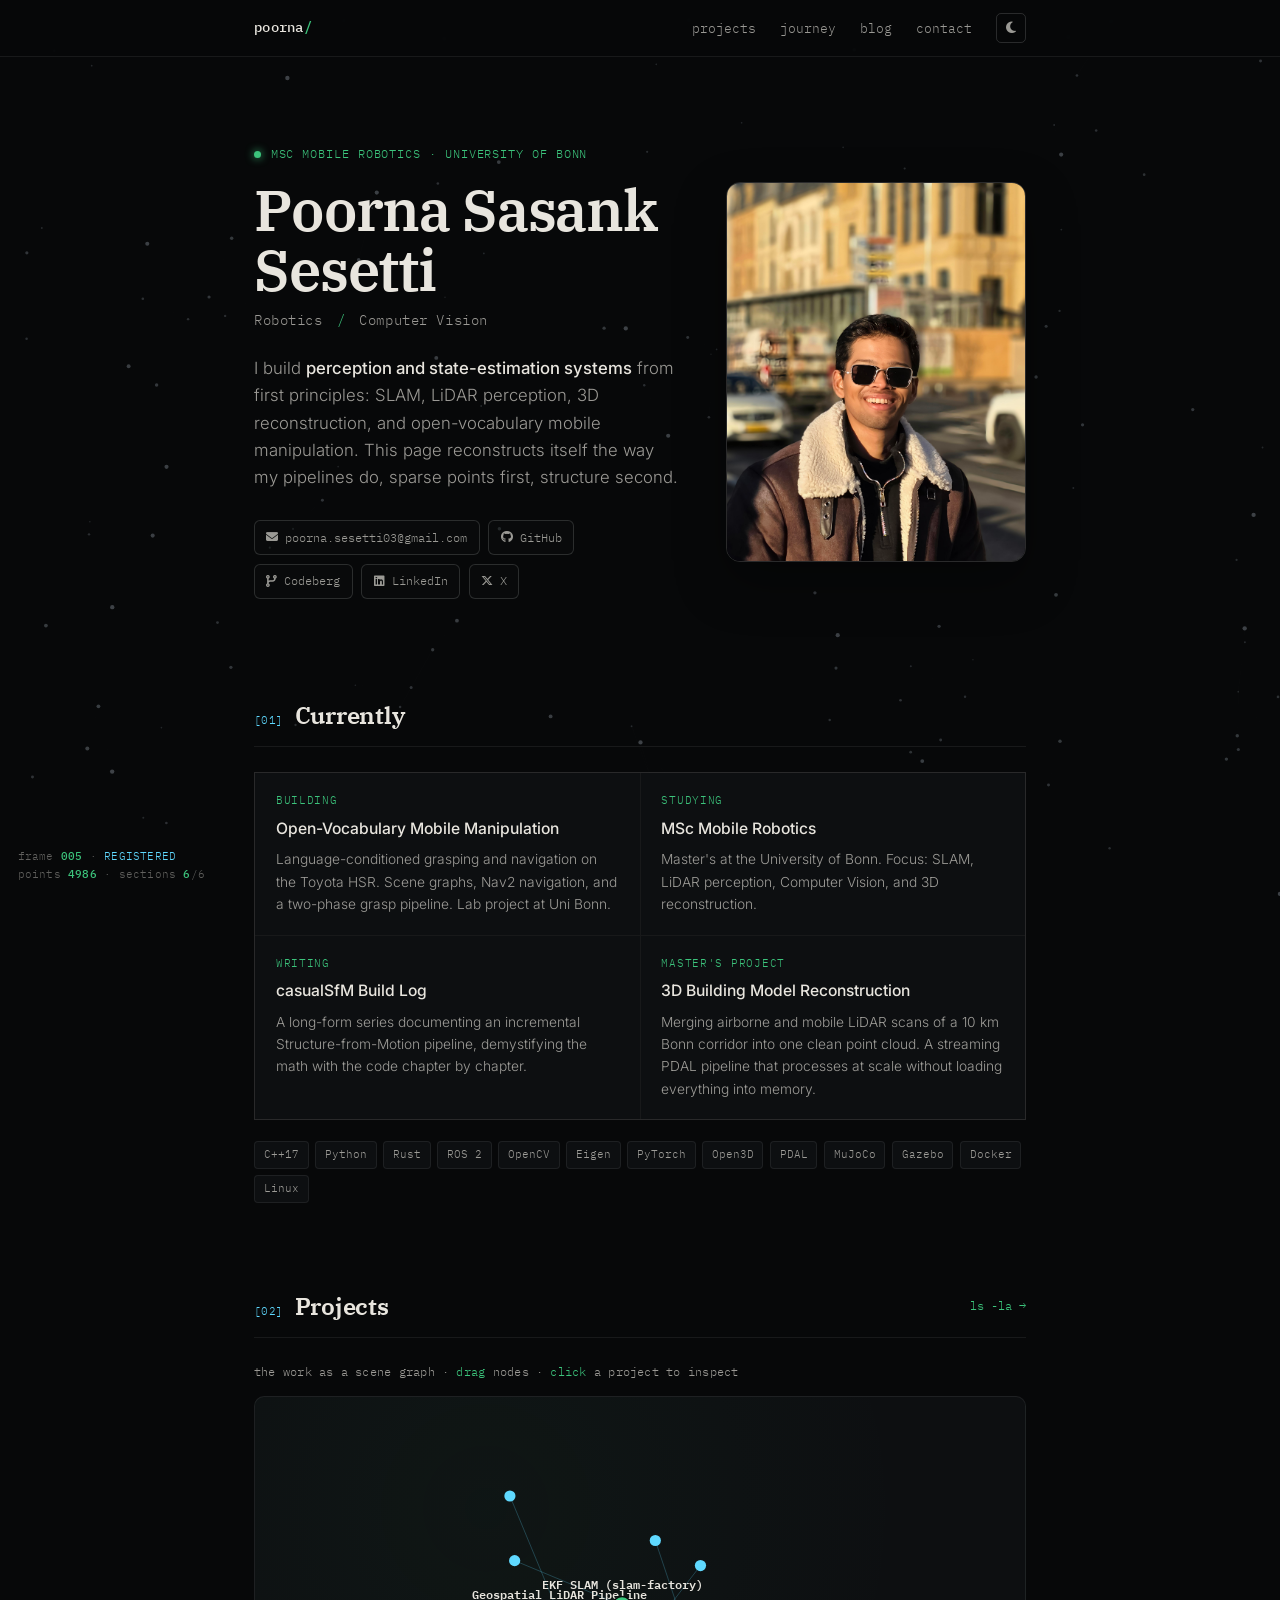
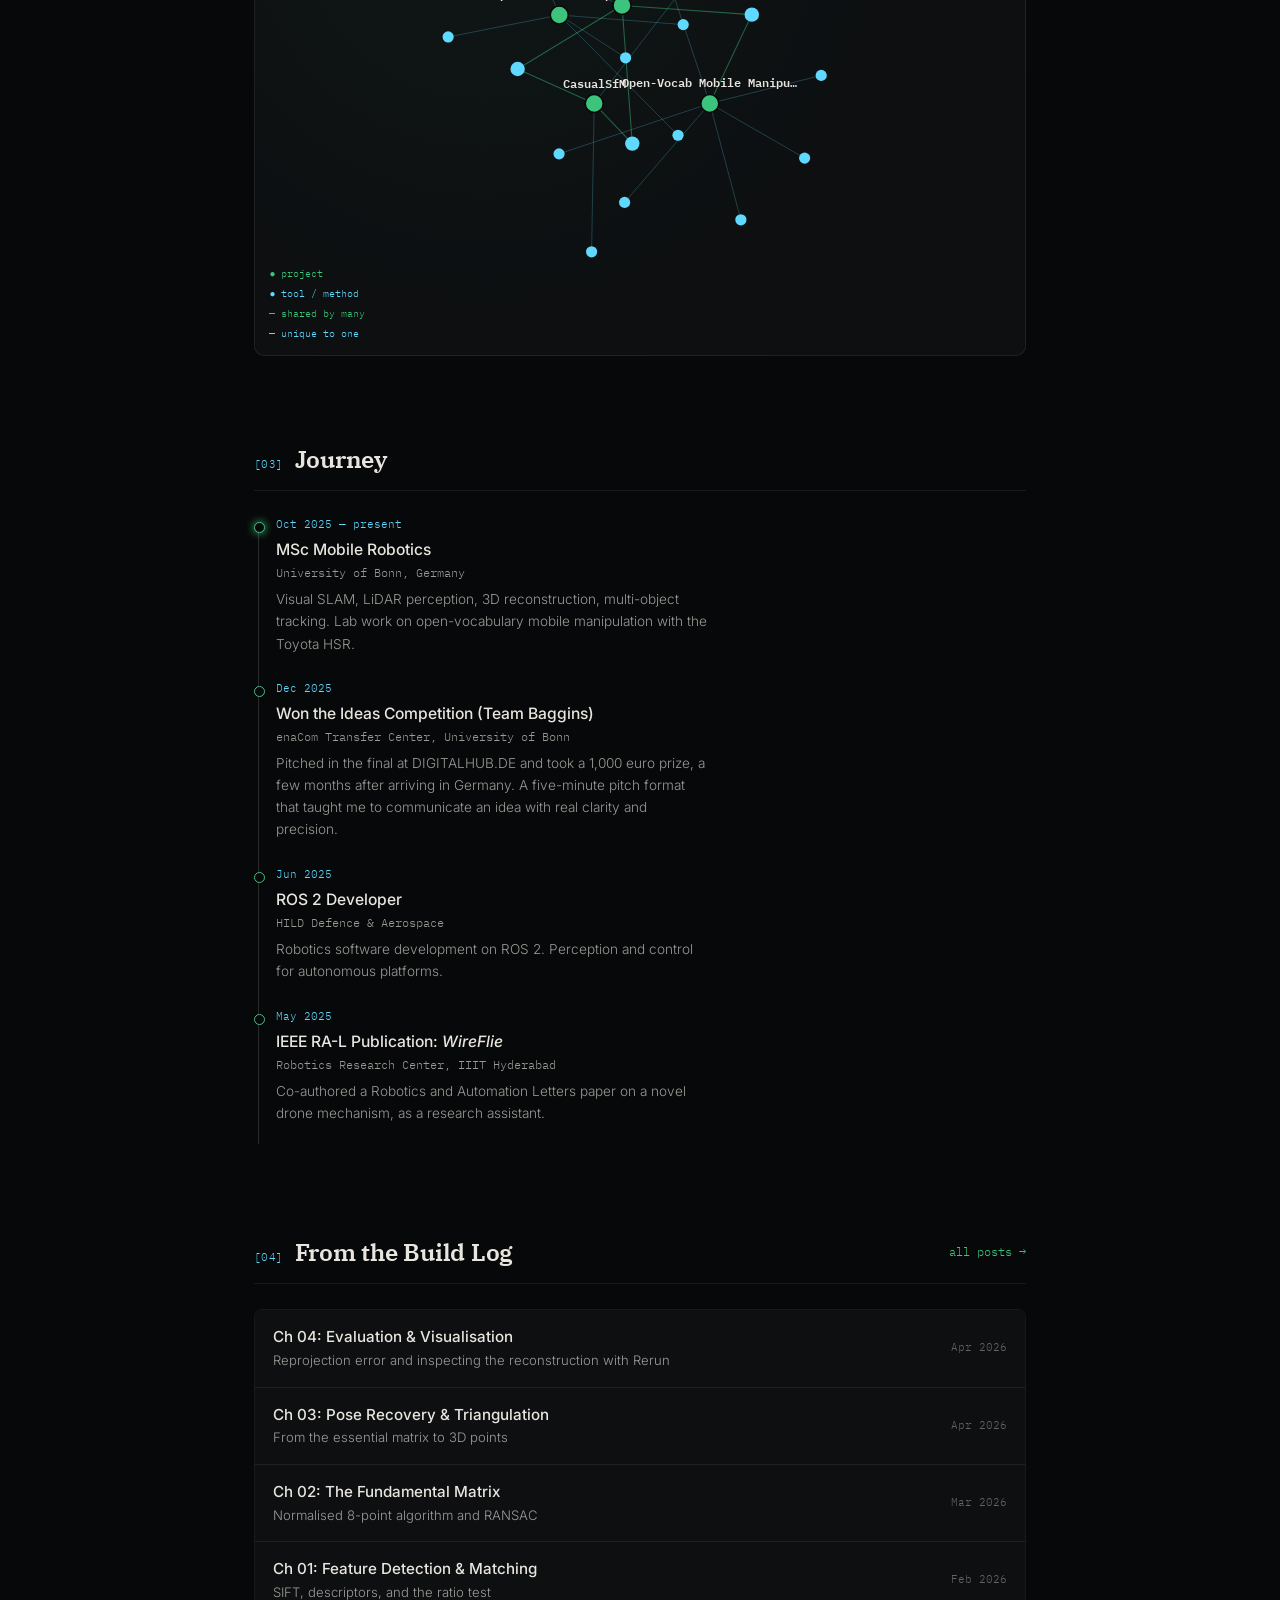
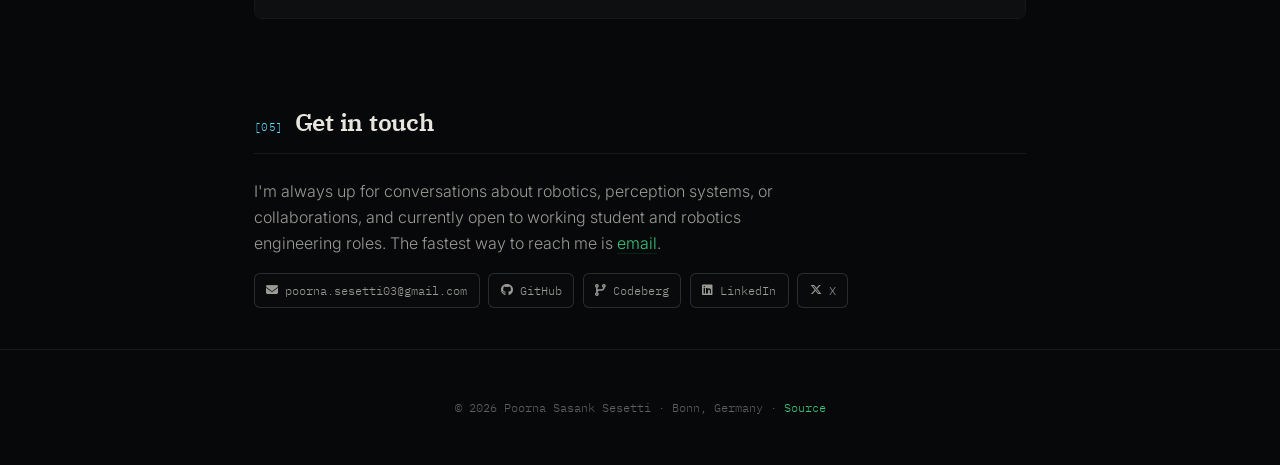
==== commit c85ee9e7: "added photo (self)" ====
--- a/index.html
+++ b/index.html
@@ -146,6 +146,21 @@
 
   /* ── hero ── */
   .hero { padding:5.5rem 0 3.5rem; }
+  .hero-top {
+    display:flex; gap:3rem; align-items:center; justify-content:space-between;
+  }
+  .hero-text { flex:1; min-width:0; }
+  .hero-photo {
+    width:300px; height:380px; flex-shrink:0;
+    border-radius:14px; object-fit:cover; object-position:center 30%;
+    border:1px solid var(--border-mid);
+    box-shadow:0 20px 50px rgba(0,0,0,.35);
+  }
+  html[data-theme="light"] .hero-photo { box-shadow:0 20px 50px rgba(0,0,0,.16); }
+  @media (max-width:780px){
+    .hero-top { flex-direction:column-reverse; align-items:flex-start; gap:1.8rem; }
+    .hero-photo { width:100%; height:300px; }
+  }
   .eyebrow {
     font-family:'IBM Plex Mono',monospace; font-size:11.5px;
     color:var(--accent); letter-spacing:0.08em; text-transform:uppercase;
@@ -321,7 +336,8 @@
   }
   .graph-legend .lg-proj { color:var(--accent); }
   .graph-legend .lg-tool { color:var(--accent-2); }
-  .graph-legend .lg-edge { color:var(--text-dimmer); }
+  .graph-legend .lg-shared { color:var(--accent); }
+  .graph-legend .lg-unique { color:var(--accent-2); }
 
   .node-panel {
     position:absolute; top:.9rem; right:.9rem; z-index:4;
@@ -385,21 +401,26 @@
   <main class="wrap" id="top">
 
     <header class="hero reg-block" data-sec="hero">
-      <div class="eyebrow">MSc Mobile Robotics · University of Bonn</div>
-      <h1>Poorna Sasank Sesetti</h1>
-      <p class="tagline mono">Robotics <span class="sep">/</span> Computer Vision</p>
-      <p class="intro">
-        I build <b>perception and state-estimation systems</b> from first
-        principles: SLAM, LiDAR perception, 3D reconstruction, and
-        open-vocabulary mobile manipulation. This page reconstructs itself
-        the way my pipelines do, sparse points first, structure second.
-      </p>
-      <div class="links-row">
-        <a href="mailto:poorna.sesetti03@gmail.com" class="link-chip"><i class="fa-solid fa-envelope"></i> poorna.sesetti03@gmail.com</a>
-        <a href="https://github.com/spicyram3n" target="_blank" rel="noopener" class="link-chip"><i class="fa-brands fa-github"></i> GitHub</a>
-        <a href="https://codeberg.org/spicyram3n" target="_blank" rel="noopener" class="link-chip"><i class="fa-solid fa-code-branch"></i> Codeberg</a>
-        <a href="https://www.linkedin.com/in/poorna-sasank-b967b7188/" target="_blank" rel="noopener" class="link-chip"><i class="fa-brands fa-linkedin"></i> LinkedIn</a>
-        <a href="https://x.com/spicyram3n_" target="_blank" rel="noopener" class="link-chip"><i class="fa-brands fa-x-twitter"></i> X</a>
+      <div class="hero-top">
+        <div class="hero-text">
+          <div class="eyebrow">MSc Mobile Robotics · University of Bonn</div>
+          <h1>Poorna Sasank Sesetti</h1>
+          <p class="tagline mono">Robotics <span class="sep">/</span> Computer Vision</p>
+          <p class="intro">
+            I build <b>perception and state-estimation systems</b> from first
+            principles: SLAM, LiDAR perception, 3D reconstruction, and
+            open-vocabulary mobile manipulation. This page reconstructs itself
+            the way my pipelines do, sparse points first, structure second.
+          </p>
+          <div class="links-row">
+            <a href="mailto:poorna.sesetti03@gmail.com" class="link-chip"><i class="fa-solid fa-envelope"></i> poorna.sesetti03@gmail.com</a>
+            <a href="https://github.com/spicyram3n" target="_blank" rel="noopener" class="link-chip"><i class="fa-brands fa-github"></i> GitHub</a>
+            <a href="https://codeberg.org/spicyram3n" target="_blank" rel="noopener" class="link-chip"><i class="fa-solid fa-code-branch"></i> Codeberg</a>
+            <a href="https://www.linkedin.com/in/poorna-sasank-b967b7188/" target="_blank" rel="noopener" class="link-chip"><i class="fa-brands fa-linkedin"></i> LinkedIn</a>
+            <a href="https://x.com/spicyram3n_" target="_blank" rel="noopener" class="link-chip"><i class="fa-brands fa-x-twitter"></i> X</a>
+          </div>
+        </div>
+        <img class="hero-photo" src="assets/images/poorna_photo3.jpeg" alt="Poorna Sasank Sesetti">
       </div>
     </header>
 
@@ -455,7 +476,8 @@
         <div class="graph-legend mono">
           <span class="lg lg-proj">● project</span>
           <span class="lg lg-tool">● tool / method</span>
-          <span class="lg lg-edge">— shared dependency</span>
+          <span class="lg lg-shared">— shared by many</span>
+          <span class="lg lg-unique">— unique to one</span>
         </div>
 
         <!-- detail panel, resolves on node click -->
@@ -687,6 +709,8 @@
       col.proj  = css('--accent');
       col.tool  = css('--accent-2');
       col.edge  = css('--border-mid');
+      col.edgeShared = css('--accent');      // green: tool used by many projects
+      col.edgeUnique = css('--accent-2');     // cyan: tool unique to one project
       col.text  = css('--text');
       col.dim   = css('--text-dim');
       col.bg    = css('--bg');
@@ -749,6 +773,11 @@
     });
     // tool radius grows with how many projects share it (support score)
     nodes.forEach(function(n){ if(n.kind==='tool') n.r = 4 + Math.min(n.deg,4)*1.6; });
+    // tag each edge: does its tool endpoint connect more than one project?
+    edges.forEach(function(e){
+      var tool = nodes[e[1]];                 // e[1] is always the tool endpoint
+      e.shared = tool.kind==='tool' && tool.deg > 1;
+    });
 
     var W, H;
     function resize(){
@@ -800,9 +829,12 @@
         var a=nodes[e[0]], b=nodes[e[1]];
         var lit = selected && (e[0]===selIdx()||e[1]===selIdx());
         var hl  = hover && (a===hover||b===hover);
-        ctx.strokeStyle = (lit||hl)? col.proj : col.edge;
-        ctx.globalAlpha = (lit||hl)? 0.7 : 0.28;
-        ctx.lineWidth = (lit||hl)? 1.4 : 0.8;
+        var active = lit || hl;
+        // idle: two-color by whether the tool is shared across projects
+        var base = e.shared ? col.edgeShared : col.edgeUnique;
+        ctx.strokeStyle = base;
+        ctx.globalAlpha = active ? 0.85 : (e.shared ? 0.45 : 0.3);
+        ctx.lineWidth   = active ? 1.6 : (e.shared ? 1.1 : 0.8);
         ctx.beginPath(); ctx.moveTo(a.x,a.y); ctx.lineTo(b.x,b.y); ctx.stroke();
       });
       ctx.globalAlpha=1;
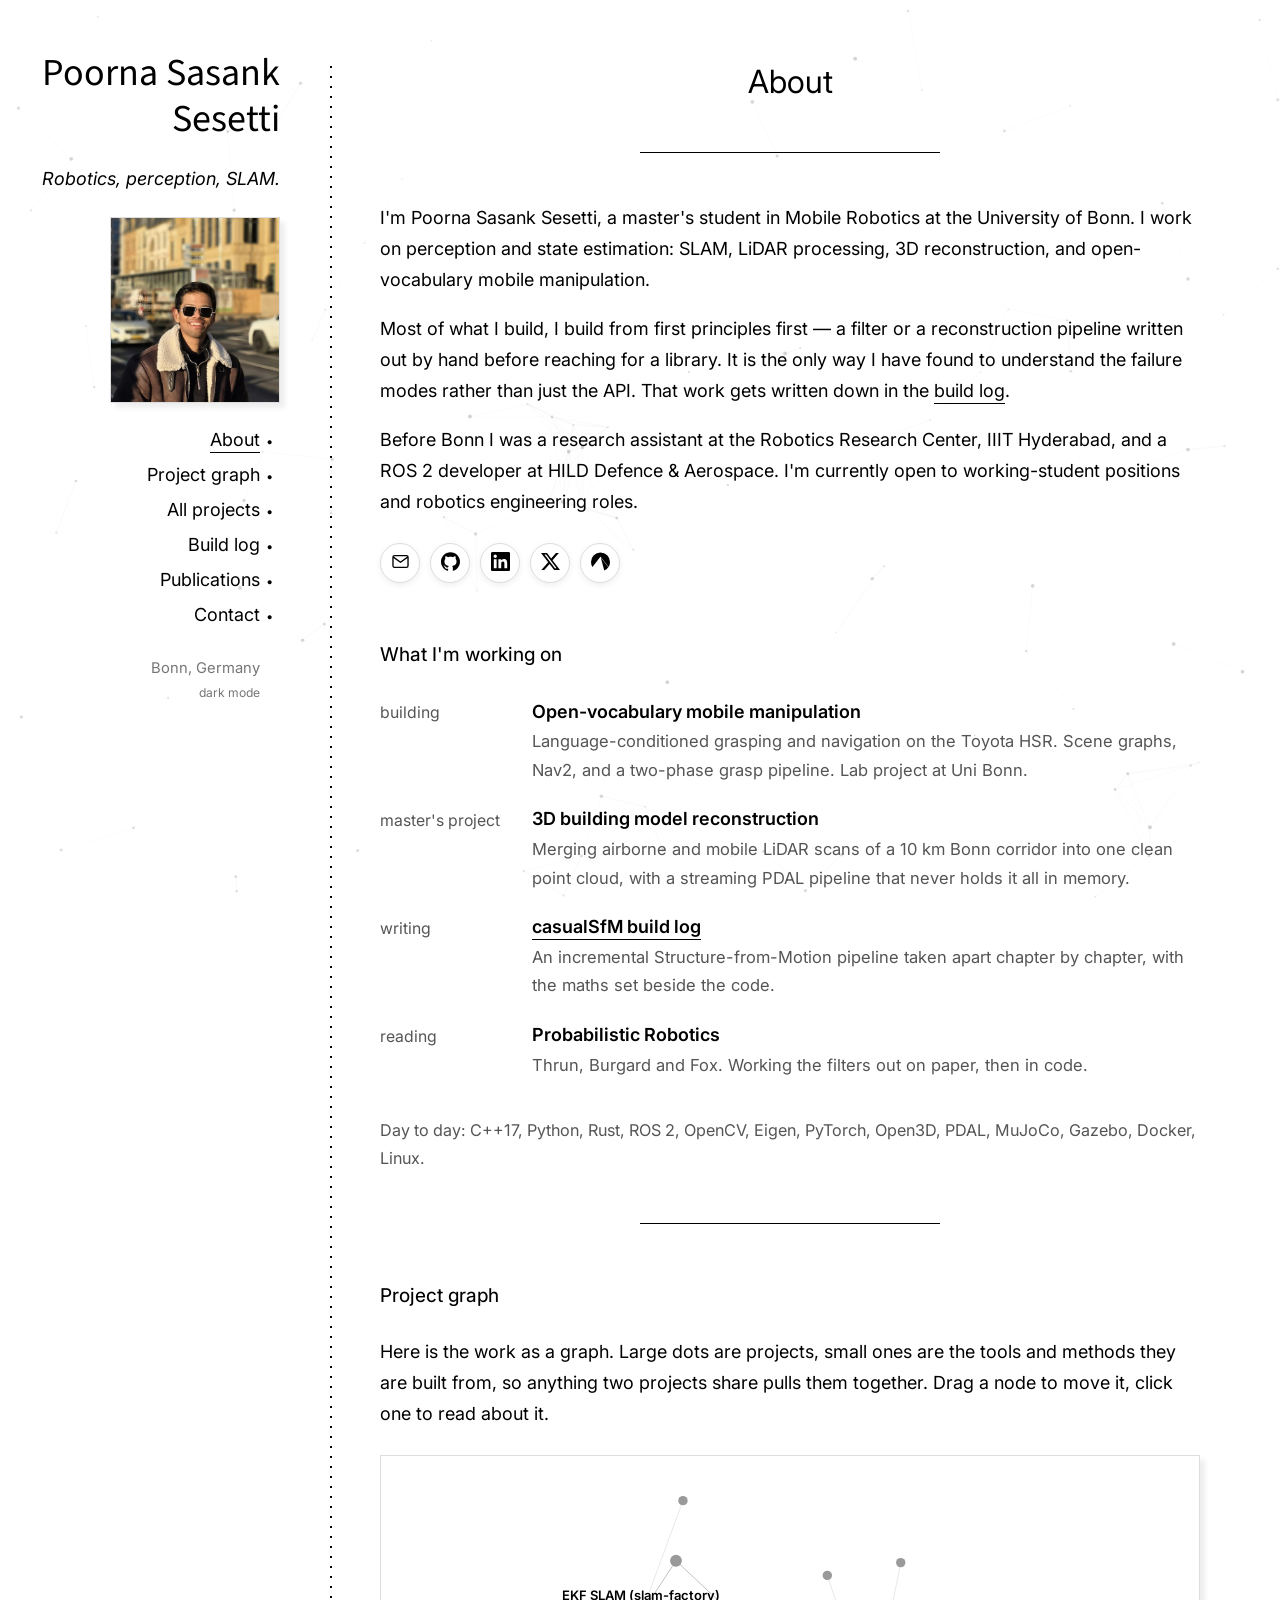
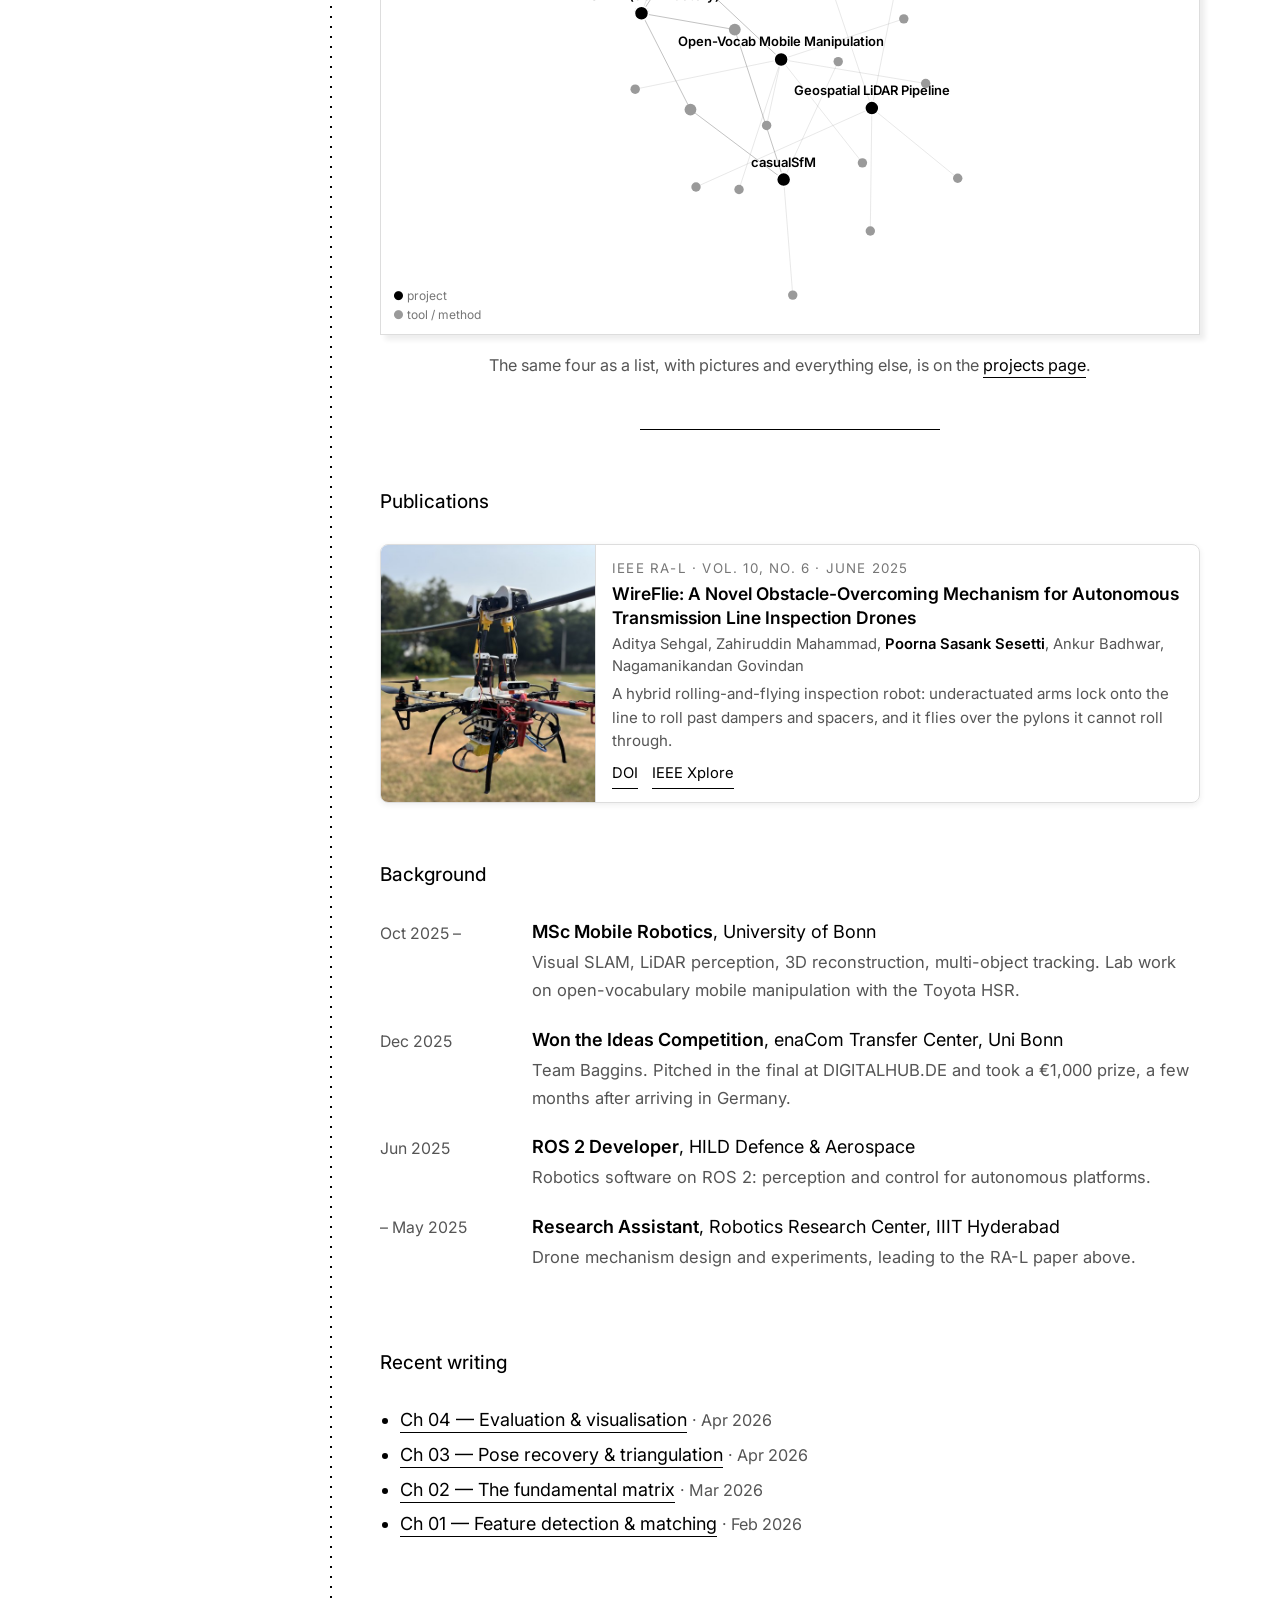
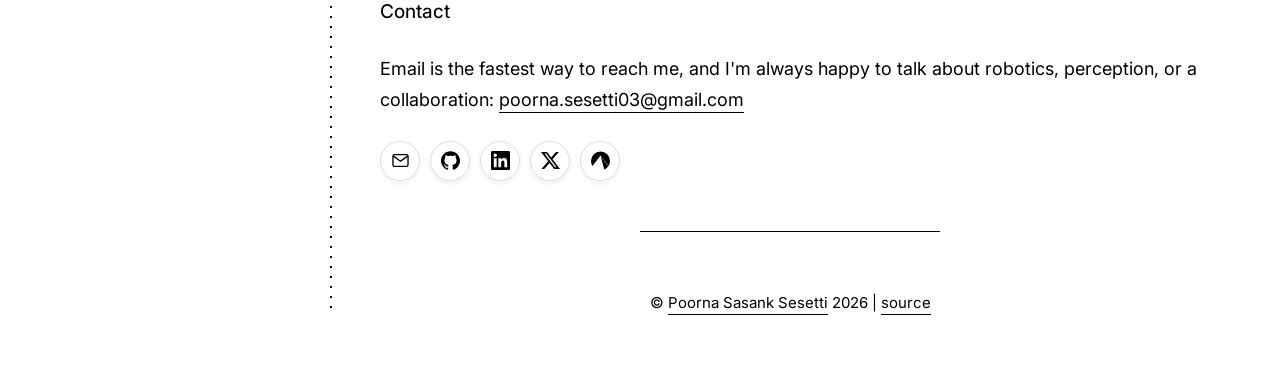
==== commit b0add27d: "minimized the website - still constructing stuff" ====
--- a/index.html
+++ b/index.html
@@ -1,982 +1,255 @@
 <!DOCTYPE html>
-<html lang="en" data-theme="dark">
+<html lang="en" data-theme="light">
 <head>
-  <meta charset="UTF-8">
-  <meta name="viewport" content="width=device-width, initial-scale=1">
-  <title>Poorna Sasank Sesetti | Robotics & Computer Vision</title>
-  <meta name="description" content="MSc Mobile Robotics student at the University of Bonn. I build perception, SLAM, and mobile-manipulation systems from first principles.">
-
-  <script>
-    (function () {
-      var t = localStorage.getItem('ps-theme') || 'dark';
-      document.documentElement.setAttribute('data-theme', t);
-    })();
-  </script>
-
-  <link rel="preconnect" href="https://fonts.googleapis.com">
-  <link rel="preconnect" href="https://fonts.gstatic.com" crossorigin>
-  <link href="https://fonts.googleapis.com/css2?family=IBM+Plex+Serif:wght@400;600&family=IBM+Plex+Mono:wght@400;500&family=Inter:wght@300;400;500&display=swap" rel="stylesheet">
-  <link rel="stylesheet" href="https://cdnjs.cloudflare.com/ajax/libs/font-awesome/6.5.0/css/all.min.css">
-
-  <style>
-  /* ============================================================
-     recon — portfolio that reconstructs itself
-     The page boots as a sparse point cloud and incrementally
-     registers content into the global frame as you scroll.
-     Identity: IBM Plex · phosphor green · SfM/SLAM vernacular
-     ============================================================ */
-
-  html[data-theme="dark"] {
-    --bg:          #070809;
-    --surface:     #0d0f11;
-    --surface-2:   #131619;
-    --nav-bg:      rgba(7,8,9,0.82);
-    --border:      rgba(255,255,255,0.07);
-    --border-mid:  rgba(255,255,255,0.14);
-    --text:        #e8e5de;
-    --text-dim:    rgba(232,229,222,0.66);
-    --text-dimmer: rgba(232,229,222,0.40);
-    --accent:      #3cc47c;
-    --accent-2:    #5fd9ff;     /* registration cyan */
-    --accent-soft: rgba(60,196,124,0.13);
-    --gold:        #d4a853;
-    --point:       rgba(140,150,160,0.55);
-    --point-lit:   rgba(60,196,124,0.9);
-  }
-  html[data-theme="light"] {
-    --bg:          #f4f2ec;
-    --surface:     #ffffff;
-    --surface-2:   #ebe8e0;
-    --nav-bg:      rgba(244,242,236,0.85);
-    --border:      rgba(0,0,0,0.10);
-    --border-mid:  rgba(0,0,0,0.18);
-    --text:        #16181b;
-    --text-dim:    rgba(22,24,27,0.68);
-    --text-dimmer: rgba(22,24,27,0.45);
-    --accent:      #15915a;
-    --accent-2:    #1f7fa8;
-    --accent-soft: rgba(21,145,90,0.10);
-    --gold:        #a8761f;
-    --point:       rgba(40,50,60,0.40);
-    --point-lit:   rgba(21,145,90,0.85);
-  }
-
-  * { margin:0; padding:0; box-sizing:border-box; }
-  html { scroll-behavior:smooth; }
-  body {
-    background:var(--bg);
-    color:var(--text);
-    font-family:'Inter',system-ui,sans-serif;
-    font-weight:300;
-    line-height:1.62;
-    -webkit-font-smoothing:antialiased;
-    overflow-x:hidden;
-  }
-  ::selection { background:var(--accent-soft); color:var(--text); }
-  a { color:inherit; text-decoration:none; }
-  .mono { font-family:'IBM Plex Mono',monospace; }
-
-  /* ── point cloud canvas (fixed behind everything) ── */
-  #cloud {
-    position:fixed; inset:0;
-    width:100%; height:100%;
-    z-index:0; pointer-events:none;
-  }
-
-  /* ── reconstruction status readout, fixed corner ── */
-  .recon-hud {
-    position:fixed; left:1.1rem; bottom:1rem; z-index:40;
-    font-family:'IBM Plex Mono',monospace; font-size:10.5px;
-    color:var(--text-dimmer); line-height:1.7;
-    pointer-events:none; user-select:none;
-    letter-spacing:0.02em;
-  }
-  .recon-hud b { color:var(--accent); font-weight:500; }
-  .recon-hud .reg { color:var(--accent-2); }
-  @media (max-width:640px){ .recon-hud{ display:none; } }
-
-  /* ── nav ── */
-  .nav {
-    position:sticky; top:0; z-index:50;
-    background:var(--nav-bg); backdrop-filter:blur(14px);
-    -webkit-backdrop-filter:blur(14px);
-    border-bottom:1px solid var(--border);
-  }
-  .nav-inner {
-    max-width:820px; margin:0 auto; padding:0.8rem 1.5rem;
-    display:flex; align-items:center; justify-content:space-between;
-  }
-  .brand {
-    font-family:'IBM Plex Mono',monospace; font-size:14px;
-    font-weight:500; letter-spacing:0.02em; color:var(--text);
-  }
-  .brand span { color:var(--accent); }
-  .nav-links { display:flex; gap:1.5rem; align-items:center;
-    font-family:'IBM Plex Mono',monospace; font-size:12.5px; }
-  .nav-links a { color:var(--text-dim); transition:color .15s; }
-  .nav-links a:hover { color:var(--accent); }
-  .theme-btn {
-    background:none; border:1px solid var(--border-mid); color:var(--text-dim);
-    width:30px; height:30px; border-radius:5px; cursor:pointer;
-    display:grid; place-items:center; transition:.15s;
-  }
-  .theme-btn:hover { color:var(--accent); border-color:var(--accent); }
-  html[data-theme="dark"] .theme-btn .fa-sun { display:none; }
-  html[data-theme="light"] .theme-btn .fa-moon { display:none; }
-  @media (max-width:600px){ .hide-sm{ display:none; } }
-
-  /* ── layout ── */
-  main { position:relative; z-index:1; }
-  .wrap { max-width:820px; margin:0 auto; padding:0 1.5rem; }
-
-  /* registration: sections start "un-registered" (offset + faint) and snap in */
-  .reg-block {
-    opacity:0;
-    transform:translateY(26px);
-    filter:blur(6px);
-    transition:opacity .7s ease, transform .7s cubic-bezier(.2,.7,.2,1), filter .7s ease;
-    will-change:opacity,transform,filter;
-  }
-  .reg-block.registered {
-    opacity:1; transform:none; filter:none;
-  }
-  @media (prefers-reduced-motion:reduce){
-    .reg-block{ opacity:1; transform:none; filter:none; transition:none; }
-  }
-
-  /* ── hero ── */
-  .hero { padding:5.5rem 0 3.5rem; }
-  .hero-top {
-    display:flex; gap:3rem; align-items:center; justify-content:space-between;
-  }
-  .hero-text { flex:1; min-width:0; }
-  .hero-photo {
-    width:300px; height:380px; flex-shrink:0;
-    border-radius:14px; object-fit:cover; object-position:center 30%;
-    border:1px solid var(--border-mid);
-    box-shadow:0 20px 50px rgba(0,0,0,.35);
-  }
-  html[data-theme="light"] .hero-photo { box-shadow:0 20px 50px rgba(0,0,0,.16); }
-  @media (max-width:780px){
-    .hero-top { flex-direction:column-reverse; align-items:flex-start; gap:1.8rem; }
-    .hero-photo { width:100%; height:300px; }
-  }
-  .eyebrow {
-    font-family:'IBM Plex Mono',monospace; font-size:11.5px;
-    color:var(--accent); letter-spacing:0.08em; text-transform:uppercase;
-    margin-bottom:1rem; display:flex; align-items:center; gap:.6rem;
-  }
-  .eyebrow::before {
-    content:''; width:7px; height:7px; border-radius:50%;
-    background:var(--accent); box-shadow:0 0 8px var(--accent);
-    animation:pulse 2.4s ease-in-out infinite;
-  }
-  @keyframes pulse { 0%,100%{opacity:1} 50%{opacity:.35} }
-  .hero h1 {
-    font-family:'IBM Plex Serif',serif; font-weight:600;
-    font-size:clamp(2.3rem,6vw,3.6rem); line-height:1.05;
-    letter-spacing:-0.02em; margin-bottom:.5rem;
-  }
-  .tagline {
-    font-size:14px; color:var(--text-dim); margin-bottom:1.5rem;
-    letter-spacing:0.04em;
-  }
-  .tagline .sep { color:var(--accent); padding:0 .35rem; }
-  .intro {
-    font-size:1.05rem; max-width:46ch; color:var(--text-dim);
-    margin-bottom:1.8rem;
-  }
-  .intro b { color:var(--text); font-weight:500; }
-
-  .links-row { display:flex; flex-wrap:wrap; gap:.55rem; }
-  .link-chip {
-    font-family:'IBM Plex Mono',monospace; font-size:12px;
-    border:1px solid var(--border-mid); border-radius:6px;
-    padding:.42rem .7rem; color:var(--text-dim);
-    display:inline-flex; align-items:center; gap:.45rem;
-    transition:.16s; background:rgba(13,15,17,.4);
-  }
-  html[data-theme="light"] .link-chip { background:rgba(255,255,255,.5); }
-  .link-chip:hover { color:var(--accent); border-color:var(--accent);
-    transform:translateY(-1px); }
-
-  /* ── section heads as a registration log ── */
-  section { padding:2.6rem 0; }
-  .sec-head {
-    display:flex; align-items:baseline; gap:.7rem; margin-bottom:1.6rem;
-    border-bottom:1px solid var(--border); padding-bottom:.7rem;
-  }
-  .sec-head .idx {
-    font-family:'IBM Plex Mono',monospace; font-size:11px;
-    color:var(--accent-2); letter-spacing:0.03em;
-  }
-  .sec-head h2 {
-    font-family:'IBM Plex Serif',serif; font-weight:600;
-    font-size:1.5rem; letter-spacing:-0.01em;
-  }
-  .sec-head .more {
-    margin-left:auto; font-family:'IBM Plex Mono',monospace;
-    font-size:12px; color:var(--accent); align-self:center;
-  }
-  .sec-head .more:hover { text-decoration:underline; }
-
-  /* ── currently grid ── */
-  .now-grid { display:grid; grid-template-columns:1fr 1fr; gap:1px;
-    background:var(--border); border:1px solid var(--border); }
-  @media (max-width:620px){ .now-grid{ grid-template-columns:1fr; } }
-  .now-card { background:var(--surface); padding:1.2rem 1.3rem;
-    transition:background .2s; }
-  .now-card:hover { background:var(--surface-2); }
-  .now-card .label {
-    font-family:'IBM Plex Mono',monospace; font-size:10.5px;
-    color:var(--accent); text-transform:uppercase; letter-spacing:0.07em;
-    margin-bottom:.4rem;
-  }
-  .now-card .title { font-weight:500; font-size:.98rem; margin-bottom:.45rem; }
-  .now-card p { font-size:.86rem; color:var(--text-dim); }
-
-  .stack { display:flex; flex-wrap:wrap; gap:.4rem; margin-top:1.3rem; }
-  .pill {
-    font-family:'IBM Plex Mono',monospace; font-size:11px;
-    padding:.25rem .55rem; border:1px solid var(--border);
-    border-radius:4px; color:var(--text-dim); background:var(--surface);
-  }
-
-  /* ── projects ── */
-  .proj-grid { display:grid; grid-template-columns:1fr 1fr; gap:1rem; }
-  @media (max-width:620px){ .proj-grid{ grid-template-columns:1fr; } }
-  .card {
-    border:1px solid var(--border); border-radius:8px; overflow:hidden;
-    background:var(--surface); display:flex; flex-direction:column;
-    transition:.2s; position:relative;
-  }
-  .card:hover { border-color:var(--accent); transform:translateY(-2px); }
-  .card-media { position:relative; aspect-ratio:16/9; overflow:hidden;
-    background:var(--surface-2); display:grid; place-items:center; }
-  .card-media .ph { color:var(--text-dimmer); font-size:1.6rem;
-    position:absolute; }
-  .card-media img { width:100%; height:100%; object-fit:cover;
-    position:relative; z-index:1; }
-  .card-body { padding:1rem 1.1rem; display:flex; flex-direction:column;
-    flex:1; }
-  .card-meta { font-family:'IBM Plex Mono',monospace; font-size:10.5px;
-    color:var(--text-dim); text-transform:uppercase; letter-spacing:0.05em;
-    margin-bottom:.5rem; display:flex; align-items:center; gap:.5rem; }
-  .badge-live {
-    font-size:9px; background:var(--accent-soft); color:var(--accent);
-    padding:.12rem .4rem; border-radius:3px; letter-spacing:0.04em;
-  }
-  .card-title { font-family:'IBM Plex Serif',serif; font-weight:600;
-    font-size:1.08rem; margin-bottom:.35rem; }
-  .card-stack { font-size:11px; color:var(--accent); margin-bottom:.55rem; }
-  .card-desc { font-size:.85rem; color:var(--text-dim); flex:1; }
-  .card-foot { font-family:'IBM Plex Mono',monospace; font-size:10.5px;
-    color:var(--text-dimmer); margin-top:.7rem;
-    border-top:1px solid var(--border); padding-top:.6rem; }
-
-  /* ── timeline as a pose graph ── */
-  .timeline { position:relative; padding-left:1.4rem; }
-  .timeline::before { content:''; position:absolute; left:4px; top:6px;
-    bottom:6px; width:1px; background:var(--border-mid); }
-  .tl-item { position:relative; padding-bottom:1.6rem; }
-  .tl-item::before {
-    content:''; position:absolute; left:-1.4rem; top:6px;
-    width:9px; height:9px; border-radius:50%;
-    background:var(--bg); border:1.5px solid var(--accent);
-  }
-  .tl-item:first-child::before { box-shadow:0 0 9px var(--accent); }
-  .tl-date { font-size:11px; color:var(--accent-2); margin-bottom:.2rem; }
-  .tl-role { font-weight:500; font-size:.98rem; }
-  .tl-org { font-size:11.5px; color:var(--text-dim); margin:.1rem 0 .35rem; }
-  .tl-desc { font-size:.85rem; color:var(--text-dim); max-width:54ch; }
-
-  /* ── blog ── */
-  .blog-list { display:flex; flex-direction:column;
-    border:1px solid var(--border); border-radius:8px; overflow:hidden; }
-  .blog-row { display:flex; justify-content:space-between; align-items:center;
-    padding:.95rem 1.1rem; background:var(--surface);
-    border-bottom:1px solid var(--border); transition:.16s; gap:1rem; }
-  .blog-row:last-child { border-bottom:none; }
-  .blog-row:hover { background:var(--surface-2); padding-left:1.3rem; }
-  .blog-title { font-weight:500; font-size:.95rem; }
-  .blog-sub { font-size:.82rem; color:var(--text-dim); }
-  .blog-date { font-family:'IBM Plex Mono',monospace; font-size:11px;
-    color:var(--text-dimmer); white-space:nowrap; }
-
-  .prose { max-width:54ch; }
-  .prose p { color:var(--text-dim); font-size:1rem; }
-  .prose a { color:var(--accent); border-bottom:1px solid var(--accent-soft); }
-
-  .footer { text-align:center; padding:3rem 1.5rem; font-size:12px;
-    color:var(--text-dimmer); font-family:'IBM Plex Mono',monospace;
-    border-top:1px solid var(--border); position:relative; z-index:1; }
-  .footer a { color:var(--accent); }
-
-  /* ── scene graph ── */
-  .graph-hint { font-size:11.5px; color:var(--text-dim); margin-bottom:.9rem;
-    letter-spacing:0.02em; }
-  .graph-hint span { color:var(--accent); }
-  .graph-wrap {
-    position:relative; width:100%;
-    height:min(560px, 70vh);
-    border:1px solid var(--border); border-radius:10px;
-    background:
-      radial-gradient(circle at 30% 20%, rgba(60,196,124,0.04), transparent 60%),
-      var(--surface);
-    overflow:hidden;
-  }
-  #graph { position:absolute; inset:0; width:100%; height:100%;
-    display:block; cursor:grab; touch-action:none; }
-  #graph:active { cursor:grabbing; }
-
-  .graph-legend {
-    position:absolute; left:.9rem; bottom:.8rem; z-index:3;
-    display:flex; flex-direction:column; gap:.25rem;
-    font-size:10px; color:var(--text-dimmer); pointer-events:none;
-  }
-  .graph-legend .lg-proj { color:var(--accent); }
-  .graph-legend .lg-tool { color:var(--accent-2); }
-  .graph-legend .lg-shared { color:var(--accent); }
-  .graph-legend .lg-unique { color:var(--accent-2); }
-
-  .node-panel {
-    position:absolute; top:.9rem; right:.9rem; z-index:4;
-    width:min(300px, 78%);
-    background:var(--bg); border:1px solid var(--border-mid);
-    border-radius:9px; padding:1.1rem 1.15rem;
-    box-shadow:0 18px 50px rgba(0,0,0,.45);
-    opacity:0; transform:translateY(-8px) scale(.98);
-    pointer-events:none; transition:.22s cubic-bezier(.2,.7,.2,1);
-  }
-  html[data-theme="light"] .node-panel { box-shadow:0 18px 50px rgba(0,0,0,.18); }
-  .node-panel.open { opacity:1; transform:none; pointer-events:auto; }
-  .np-close { position:absolute; top:.5rem; right:.6rem; background:none;
-    border:none; color:var(--text-dimmer); font-size:18px; cursor:pointer;
-    line-height:1; transition:color .15s; }
-  .np-close:hover { color:var(--accent); }
-  .np-kind { font-size:10px; text-transform:uppercase; letter-spacing:0.07em;
-    color:var(--accent); margin-bottom:.4rem; }
-  .np-title { font-family:'IBM Plex Serif',serif; font-weight:600;
-    font-size:1.15rem; margin-bottom:.4rem; padding-right:1rem; }
-  .np-stack { font-size:11px; color:var(--accent-2); margin-bottom:.6rem; }
-  .np-desc { font-size:.85rem; color:var(--text-dim); margin-bottom:.7rem; }
-  .np-foot { font-size:10.5px; color:var(--text-dimmer);
-    border-top:1px solid var(--border); padding-top:.55rem; }
-  .np-link { display:inline-block; margin-top:.6rem; font-size:12px;
-    color:var(--accent); }
-  .np-link:empty { display:none; }
-  .np-link:hover { text-decoration:underline; }
-
-  @media (max-width:560px){
-    .graph-wrap { height:62vh; }
-    .node-panel { width:84%; }
-  }
-
-  </style>
+<meta charset="utf-8">
+<meta name="viewport" content="width=device-width, initial-scale=1">
+<title>Poorna Sasank Sesetti</title>
+<meta name="description" content="MSc Mobile Robotics student at the University of Bonn. Perception, SLAM, LiDAR and mobile manipulation.">
+<script>(function(){var t=localStorage.getItem('ps-theme')||'light';document.documentElement.setAttribute('data-theme',t);})();</script>
+<link rel="preconnect" href="https://fonts.googleapis.com">
+<link rel="preconnect" href="https://fonts.gstatic.com" crossorigin>
+<link href="https://fonts.googleapis.com/css2?family=Inter:ital,opsz,wght@0,14..32,100..900;1,14..32,100..900&family=Source+Sans+3:ital,wght@0,200..900;1,200..900&display=swap" rel="stylesheet">
+<link rel="stylesheet" href="assets/css/paper.css">
 </head>
 <body>
 
-  <canvas id="cloud"></canvas>
-
-  <div class="recon-hud" id="hud">
-    <div>frame <b id="hud-frame">000</b> · <span class="reg">REGISTERED</span></div>
-    <div>points <b id="hud-pts">0000</b> · sections <b id="hud-sec">0</b>/6</div>
+<canvas id="cloud"></canvas>
+
+<header class="masthead">
+  <h1><a href="index.html">Poorna Sasank Sesetti</a></h1>
+  <p class="tagline">Robotics, perception, SLAM.</p>
+
+  <img class="portrait" src="assets/images/poorna-portrait.jpg" alt="Poorna Sasank Sesetti">
+
+  <nav class="menu">
+    <input id="menu-check" type="checkbox" hidden>
+    <label id="menu-label" for="menu-check" hidden>
+      <span class="icon close-icon">&#10005;</span>
+      <span class="icon open-icon">&#9776;</span>
+      <span class="text">Menu</span>
+    </label>
+    <ul>
+      <li class="active"><a href="index.html">About</a></li>
+      <li><a href="#projects">Project graph</a></li>
+      <li><a href="projects.html">All projects</a></li>
+      <li><a href="blog/index.html">Build log</a></li>
+      <li><a href="#publications">Publications</a></li>
+      <li><a href="#contact">Contact</a></li>
+    </ul>
+  </nav>
+
+  <p class="aside-note">
+    Bonn, Germany<br>
+    <button class="tog" id="theme-toggle">dark mode</button>
+  </p>
+</header>
+
+<article class="main">
+
+  <header class="title">
+    <h1>About</h1>
+    <hr>
+  </header>
+
+  <p>
+    I'm Poorna Sasank Sesetti, a master's student in Mobile Robotics at the
+    University of Bonn. I work on perception and state estimation: SLAM, LiDAR
+    processing, 3D reconstruction, and open-vocabulary mobile manipulation.
+  </p>
+
+  <p>
+    Most of what I build, I build from first principles first &mdash; a filter or a
+    reconstruction pipeline written out by hand before reaching for a library.
+    It is the only way I have found to understand the failure modes rather than
+    just the API. That work gets written down in the
+    <a href="blog/index.html">build log</a>.
+  </p>
+
+  <p>
+    Before Bonn I was a research assistant at the Robotics Research Center,
+    IIIT Hyderabad, and a ROS 2 developer at HILD Defence &amp; Aerospace.
+    I'm currently open to working-student positions and robotics engineering roles.
+  </p>
+
+  <div class="social-links">
+    <a class="social-link" href="mailto:poorna.sesetti03@gmail.com" aria-label="Email" title="Email"><svg viewBox="0 0 24 24" aria-hidden="true" focusable="false" fill="none" stroke="currentColor" stroke-width="1.7" stroke-linecap="round" stroke-linejoin="round"><rect x="2.5" y="4.5" width="19" height="15" rx="2"/><path d="m3 6.5 9 6.5 9-6.5"/></svg></a>
+    <a class="social-link" href="https://github.com/spicyram3n" aria-label="GitHub" title="GitHub"><svg viewBox="0 0 24 24" aria-hidden="true" focusable="false"><path fill="currentColor" d="M12 .297c-6.63 0-12 5.373-12 12 0 5.303 3.438 9.8 8.205 11.385.6.113.82-.258.82-.577 0-.285-.01-1.04-.015-2.04-3.338.724-4.042-1.61-4.042-1.61C4.422 18.07 3.633 17.7 3.633 17.7c-1.087-.744.084-.729.084-.729 1.205.084 1.838 1.236 1.838 1.236 1.07 1.835 2.809 1.305 3.495.998.108-.776.417-1.305.76-1.605-2.665-.3-5.466-1.332-5.466-5.93 0-1.31.465-2.38 1.235-3.22-.135-.303-.54-1.523.105-3.176 0 0 1.005-.322 3.3 1.23.96-.267 1.98-.399 3-.405 1.02.006 2.04.138 3 .405 2.28-1.552 3.285-1.23 3.285-1.23.645 1.653.24 2.873.12 3.176.765.84 1.23 1.91 1.23 3.22 0 4.61-2.805 5.625-5.475 5.92.42.36.81 1.096.81 2.22 0 1.606-.015 2.896-.015 3.286 0 .315.21.69.825.57C20.565 22.092 24 17.592 24 12.297c0-6.627-5.373-12-12-12"/></svg></a>
+    <a class="social-link" href="https://www.linkedin.com/in/poorna-sasank-b967b7188/" aria-label="LinkedIn" title="LinkedIn"><svg viewBox="0 0 24 24" aria-hidden="true" focusable="false"><path fill="currentColor" d="M20.447 20.452h-3.554v-5.569c0-1.328-.027-3.037-1.852-3.037-1.853 0-2.136 1.445-2.136 2.939v5.667H9.351V9h3.414v1.561h.046c.477-.9 1.637-1.85 3.37-1.85 3.601 0 4.267 2.37 4.267 5.455v6.286zM5.337 7.433c-1.144 0-2.063-.926-2.063-2.065 0-1.138.92-2.063 2.063-2.063 1.14 0 2.064.925 2.064 2.063 0 1.139-.925 2.065-2.064 2.065zm1.782 13.019H3.555V9h3.564v11.452zM22.225 0H1.771C.792 0 0 .774 0 1.729v20.542C0 23.227.792 24 1.771 24h20.451C23.2 24 24 23.227 24 22.271V1.729C24 .774 23.2 0 22.222 0h.003z"/></svg></a>
+    <a class="social-link" href="https://x.com/spicyram3n_" aria-label="X" title="X"><svg viewBox="0 0 24 24" aria-hidden="true" focusable="false"><path fill="currentColor" d="M18.901 1.153h3.68l-8.04 9.19L24 22.846h-7.406l-5.8-7.584-6.638 7.584H.474l8.6-9.83L0 1.154h7.594l5.243 6.932ZM17.61 20.644h2.039L6.486 3.24H4.298Z"/></svg></a>
+    <a class="social-link" href="https://codeberg.org/spicyram3n" aria-label="Codeberg" title="Codeberg"><svg viewBox="0 0 24 24" aria-hidden="true" focusable="false"><path fill="currentColor" d="M11.955.49A12 12 0 0 0 0 12.49a12 12 0 0 0 1.832 6.373L11.838 5.928a.187.14 0 0 1 .324 0l10.006 12.935A12 12 0 0 0 24 12.49a12 12 0 0 0-12-12 12 12 0 0 0-.045 0zm.375 6.467l4.416 16.553a12 12 0 0 0 5.137-4.213z"/></svg></a>
   </div>
 
-  <nav class="nav">
-    <div class="nav-inner">
-      <a href="#top" class="brand">poorna<span>/</span></a>
-      <div class="nav-links">
-        <a href="projects.html">projects</a>
-        <a href="#journey" class="hide-sm">journey</a>
-        <a href="blog/index.html">blog</a>
-        <a href="#contact">contact</a>
-        <button class="theme-btn" id="theme-toggle" aria-label="Toggle theme">
-          <i class="fa-solid fa-sun"></i><i class="fa-solid fa-moon"></i>
-        </button>
+  <h3 id="now">What I'm working on</h3>
+
+  <dl class="rows">
+    <dt>building</dt>
+    <dd>
+      <span class="what">Open-vocabulary mobile manipulation</span>
+      <p>Language-conditioned grasping and navigation on the Toyota HSR. Scene
+        graphs, Nav2, and a two-phase grasp pipeline. Lab project at Uni Bonn.</p>
+    </dd>
+
+    <dt>master's project</dt>
+    <dd>
+      <span class="what">3D building model reconstruction</span>
+      <p>Merging airborne and mobile LiDAR scans of a 10 km Bonn corridor into one
+        clean point cloud, with a streaming PDAL pipeline that never holds it all
+        in memory.</p>
+    </dd>
+
+    <dt>writing</dt>
+    <dd>
+      <span class="what"><a href="blog/index.html">casualSfM build log</a></span>
+      <p>An incremental Structure-from-Motion pipeline taken apart chapter by
+        chapter, with the maths set beside the code.</p>
+    </dd>
+
+    <dt>reading</dt>
+    <dd>
+      <span class="what">Probabilistic Robotics</span>
+      <p>Thrun, Burgard and Fox. Working the filters out on paper, then in code.</p>
+    </dd>
+  </dl>
+
+  <p class="note">
+    Day to day: C++17, Python, Rust, ROS 2, OpenCV, Eigen, PyTorch, Open3D, PDAL,
+    MuJoCo, Gazebo, Docker, Linux.
+  </p>
+
+  <hr>
+
+  <h3 id="projects">Project graph</h3>
+
+  <p>
+    Here is the work as a graph. Large dots are projects, small ones are the
+    tools and methods they are built from, so anything two projects share pulls
+    them together. Drag a node to move it, click one to read about it.
+  </p>
+
+  <div class="graph-wrap">
+    <canvas id="graph" aria-label="Interactive graph of projects and the tools they share"></canvas>
+    <div class="graph-legend">
+      <div><span class="lg-proj">&#9679;</span> project</div>
+      <div><span class="lg-tool">&#9679;</span> tool / method</div>
+    </div>
+    <aside class="node-panel" id="node-panel" aria-live="polite">
+      <button class="np-close" id="np-close" aria-label="Close">&times;</button>
+      <div class="np-kind" id="np-kind"></div>
+      <div class="np-title" id="np-title"></div>
+      <div class="np-stack" id="np-stack"></div>
+      <p class="np-desc" id="np-desc"></p>
+      <div class="np-foot" id="np-foot"></div>
+      <a class="np-link" id="np-link"></a>
+    </aside>
+  </div>
+
+  <p class="note centered">
+    The same four as a list, with pictures and everything else, is on the
+    <a href="projects.html">projects page</a>.
+  </p>
+
+  <hr>
+
+  <h3 id="publications">Publications</h3>
+
+  <article class="pub">
+    <div class="pub-figure">
+      <img src="assets/images/wireflie-web.jpg"
+           alt="The WireFlie prototype: a quadrotor with a pair of underactuated arms clamped onto an overhead line">
+    </div>
+    <div class="pub-body">
+      <div class="pub-venue">IEEE RA-L &middot; vol. 10, no. 6 &middot; June 2025</div>
+      <h4 class="pub-title">WireFlie: A Novel Obstacle-Overcoming Mechanism for
+        Autonomous Transmission Line Inspection Drones</h4>
+      <p class="pub-authors">
+        Aditya Sehgal, Zahiruddin Mahammad,
+        <span class="me">Poorna Sasank Sesetti</span>,
+        Ankur Badhwar, Nagamanikandan Govindan
+      </p>
+      <p class="pub-desc">
+        A hybrid rolling-and-flying inspection robot: underactuated arms lock onto the
+        line to roll past dampers and spacers, and it flies over the pylons it cannot
+        roll through.
+      </p>
+      <div class="pub-links">
+        <a href="https://doi.org/10.1109/LRA.2025.3565378" target="_blank"
+          rel="noopener noreferrer">DOI</a>
+        <a href="https://ieeexplore.ieee.org/document/10979907/" target="_blank"
+           rel="noopener noreferrer">IEEE Xplore</a>
       </div>
     </div>
-  </nav>
-
-  <main class="wrap" id="top">
-
-    <header class="hero reg-block" data-sec="hero">
-      <div class="hero-top">
-        <div class="hero-text">
-          <div class="eyebrow">MSc Mobile Robotics · University of Bonn</div>
-          <h1>Poorna Sasank Sesetti</h1>
-          <p class="tagline mono">Robotics <span class="sep">/</span> Computer Vision</p>
-          <p class="intro">
-            I build <b>perception and state-estimation systems</b> from first
-            principles: SLAM, LiDAR perception, 3D reconstruction, and
-            open-vocabulary mobile manipulation. This page reconstructs itself
-            the way my pipelines do, sparse points first, structure second.
-          </p>
-          <div class="links-row">
-            <a href="mailto:poorna.sesetti03@gmail.com" class="link-chip"><i class="fa-solid fa-envelope"></i> poorna.sesetti03@gmail.com</a>
-            <a href="https://github.com/spicyram3n" target="_blank" rel="noopener" class="link-chip"><i class="fa-brands fa-github"></i> GitHub</a>
-            <a href="https://codeberg.org/spicyram3n" target="_blank" rel="noopener" class="link-chip"><i class="fa-solid fa-code-branch"></i> Codeberg</a>
-            <a href="https://www.linkedin.com/in/poorna-sasank-b967b7188/" target="_blank" rel="noopener" class="link-chip"><i class="fa-brands fa-linkedin"></i> LinkedIn</a>
-            <a href="https://x.com/spicyram3n_" target="_blank" rel="noopener" class="link-chip"><i class="fa-brands fa-x-twitter"></i> X</a>
-          </div>
-        </div>
-        <img class="hero-photo" src="assets/images/poorna_photo3.jpeg" alt="Poorna Sasank Sesetti">
-      </div>
-    </header>
-
-    <section id="now" class="reg-block" data-sec="now">
-      <div class="sec-head">
-        <span class="idx">[01]</span><h2>Currently</h2>
-      </div>
-      <div class="now-grid">
-        <div class="now-card">
-          <div class="label">Building</div>
-          <div class="title">Open-Vocabulary Mobile Manipulation</div>
-          <p>Language-conditioned grasping and navigation on the Toyota HSR. Scene graphs, Nav2 navigation, and a two-phase grasp pipeline. Lab project at Uni Bonn.</p>
-        </div>
-        <div class="now-card">
-          <div class="label">Studying</div>
-          <div class="title">MSc Mobile Robotics</div>
-          <p>Master's at the University of Bonn. Focus: SLAM, LiDAR perception, Computer Vision, and 3D reconstruction.</p>
-        </div>
-        <div class="now-card">
-          <div class="label">Writing</div>
-          <div class="title">casualSfM Build Log</div>
-          <p>A long-form series documenting an incremental Structure-from-Motion pipeline, demystifying the math with the code chapter by chapter.</p>
-        </div>
-        <div class="now-card">
-          <div class="label">Master's Project</div>
-          <div class="title">3D Building Model Reconstruction</div>
-          <p>Merging airborne and mobile LiDAR scans of a 10 km Bonn corridor into one clean point cloud. A streaming PDAL pipeline that processes at scale without loading everything into memory.</p>
-        </div>
-      </div>
-      <div class="stack">
-        <span class="pill">C++17</span><span class="pill">Python</span><span class="pill">Rust</span>
-        <span class="pill">ROS 2</span><span class="pill">OpenCV</span><span class="pill">Eigen</span>
-        <span class="pill">PyTorch</span><span class="pill">Open3D</span><span class="pill">PDAL</span>
-        <span class="pill">MuJoCo</span><span class="pill">Gazebo</span><span class="pill">Docker</span>
-        <span class="pill">Linux</span>
-      </div>
-    </section>
-
-    <section id="projects" class="reg-block" data-sec="projects">
-      <div class="sec-head">
-        <span class="idx">[02]</span><h2>Projects</h2>
-        <a href="projects.html" class="more">ls -la →</a>
-      </div>
-
-      <p class="graph-hint mono">
-        the work as a scene graph · <span>drag</span> nodes · <span>click</span> a project to inspect
-      </p>
-
-      <div class="graph-wrap">
-        <canvas id="graph" aria-label="Interactive scene graph of projects"></canvas>
-
-        <!-- node legend / fallback list (also serves no-JS + screen readers) -->
-        <div class="graph-legend mono">
-          <span class="lg lg-proj">● project</span>
-          <span class="lg lg-tool">● tool / method</span>
-          <span class="lg lg-shared">— shared by many</span>
-          <span class="lg lg-unique">— unique to one</span>
-        </div>
-
-        <!-- detail panel, resolves on node click -->
-        <aside class="node-panel" id="node-panel" aria-live="polite">
-          <button class="np-close" id="np-close" aria-label="Close">×</button>
-          <div class="np-kind mono" id="np-kind"></div>
-          <h3 class="np-title" id="np-title"></h3>
-          <div class="np-stack mono" id="np-stack"></div>
-          <p class="np-desc" id="np-desc"></p>
-          <div class="np-foot mono" id="np-foot"></div>
-          <a class="np-link mono" id="np-link" target="_blank" rel="noopener"></a>
-        </aside>
-      </div>
-
-      <!-- accessible fallback: real links, hidden when canvas is active -->
-      <noscript>
-        <div class="proj-grid" style="margin-top:1rem">
-          <div class="card"><div class="card-body"><div class="card-title">Open-Vocab Mobile Manipulation</div><p class="card-desc">Toyota HSR. Scene graph, Dockerised inference, AnyGrasp pipeline.</p></div></div>
-          <div class="card"><div class="card-body"><div class="card-title">Geospatial LiDAR Pipeline</div><p class="card-desc">Streaming point-cloud processing over a 10 km Bonn corridor.</p></div></div>
-          <a href="https://github.com/spicyram3n/CasualSfM" class="card"><div class="card-body"><div class="card-title">CasualSfM</div><p class="card-desc">Incremental Structure-from-Motion in Python.</p></div></a>
-          <div class="card"><div class="card-body"><div class="card-title">EKF SLAM (slam-factory)</div><p class="card-desc">Filter-based SLAM framework with a thin ROS 2 wrapper.</p></div></div>
-        </div>
-      </noscript>
-    </section>
-
-    <section id="journey" class="reg-block" data-sec="journey">
-      <div class="sec-head">
-        <span class="idx">[03]</span><h2>Journey</h2>
-      </div>
-      <div class="timeline">
-        <div class="tl-item">
-          <div class="tl-date mono">Oct 2025 — present</div>
-          <div class="tl-role">MSc Mobile Robotics</div>
-          <div class="tl-org mono">University of Bonn, Germany</div>
-          <div class="tl-desc">Visual SLAM, LiDAR perception, 3D reconstruction, multi-object tracking. Lab work on open-vocabulary mobile manipulation with the Toyota HSR.</div>
-        </div>
-        <div class="tl-item">
-          <div class="tl-date mono">Dec 2025</div>
-          <div class="tl-role">Won the Ideas Competition (Team Baggins)</div>
-          <div class="tl-org mono">enaCom Transfer Center, University of Bonn</div>
-          <div class="tl-desc">Pitched in the final at DIGITALHUB.DE and took a 1,000 euro prize, a few months after arriving in Germany. A five-minute pitch format that taught me to communicate an idea with real clarity and precision.</div>
-        </div>
-        <div class="tl-item">
-          <div class="tl-date mono">Jun 2025</div>
-          <div class="tl-role">ROS 2 Developer</div>
-          <div class="tl-org mono">HILD Defence &amp; Aerospace</div>
-          <div class="tl-desc">Robotics software development on ROS 2. Perception and control for autonomous platforms.</div>
-        </div>
-        <div class="tl-item">
-          <div class="tl-date mono">May 2025</div>
-          <div class="tl-role">IEEE RA-L Publication: <em>WireFlie</em></div>
-          <div class="tl-org mono">Robotics Research Center, IIIT Hyderabad</div>
-          <div class="tl-desc">Co-authored a Robotics and Automation Letters paper on a novel drone mechanism, as a research assistant.</div>
-        </div>
-      </div>
-    </section>
-
-    <section id="blog" class="reg-block" data-sec="blog">
-      <div class="sec-head">
-        <span class="idx">[04]</span><h2>From the Build Log</h2>
-        <a href="blog/index.html" class="more">all posts →</a>
-      </div>
-      <div class="blog-list">
-        <a href="blog/casual-sfm/ch4.html" class="blog-row">
-          <div><div class="blog-title">Ch 04: Evaluation &amp; Visualisation</div>
-          <div class="blog-sub">Reprojection error and inspecting the reconstruction with Rerun</div></div>
-          <span class="blog-date">Apr 2026</span>
-        </a>
-        <a href="blog/casual-sfm/ch3.html" class="blog-row">
-          <div><div class="blog-title">Ch 03: Pose Recovery &amp; Triangulation</div>
-          <div class="blog-sub">From the essential matrix to 3D points</div></div>
-          <span class="blog-date">Apr 2026</span>
-        </a>
-        <a href="blog/casual-sfm/ch2.html" class="blog-row">
-          <div><div class="blog-title">Ch 02: The Fundamental Matrix</div>
-          <div class="blog-sub">Normalised 8-point algorithm and RANSAC</div></div>
-          <span class="blog-date">Mar 2026</span>
-        </a>
-        <a href="blog/casual-sfm/ch1.html" class="blog-row">
-          <div><div class="blog-title">Ch 01: Feature Detection &amp; Matching</div>
-          <div class="blog-sub">SIFT, descriptors, and the ratio test</div></div>
-          <span class="blog-date">Feb 2026</span>
-        </a>
-      </div>
-    </section>
-
-    <section id="contact" class="reg-block" data-sec="contact">
-      <div class="sec-head">
-        <span class="idx">[05]</span><h2>Get in touch</h2>
-      </div>
-      <div class="prose">
-        <p>I'm always up for conversations about robotics, perception systems, or
-        collaborations, and currently open to working student and robotics
-        engineering roles. The fastest way to reach me is
-        <a href="mailto:poorna.sesetti03@gmail.com">email</a>.</p>
-      </div>
-      <div class="links-row" style="margin-top:1rem">
-        <a href="mailto:poorna.sesetti03@gmail.com" class="link-chip"><i class="fa-solid fa-envelope"></i> poorna.sesetti03@gmail.com</a>
-        <a href="https://github.com/spicyram3n" target="_blank" rel="noopener" class="link-chip"><i class="fa-brands fa-github"></i> GitHub</a>
-        <a href="https://codeberg.org/spicyram3n" target="_blank" rel="noopener" class="link-chip"><i class="fa-solid fa-code-branch"></i> Codeberg</a>
-        <a href="https://www.linkedin.com/in/poorna-sasank-b967b7188/" target="_blank" rel="noopener" class="link-chip"><i class="fa-brands fa-linkedin"></i> LinkedIn</a>
-        <a href="https://x.com/spicyram3n_" target="_blank" rel="noopener" class="link-chip"><i class="fa-brands fa-x-twitter"></i> X</a>
-      </div>
-    </section>
-
-  </main>
-
-  <footer class="footer">
-    © 2026 Poorna Sasank Sesetti · Bonn, Germany ·
-    <a href="https://github.com/spicyram3n" target="_blank" rel="noopener">Source</a>
+  </article>
+
+  <h3 id="background">Background</h3>
+
+  <dl class="rows">
+    <dt>Oct 2025 &ndash;</dt>
+    <dd>
+      <span class="what">MSc Mobile Robotics</span>, University of Bonn
+      <p>Visual SLAM, LiDAR perception, 3D reconstruction, multi-object tracking.
+        Lab work on open-vocabulary mobile manipulation with the Toyota HSR.</p>
+    </dd>
+
+    <dt>Dec 2025</dt>
+    <dd>
+      <span class="what">Won the Ideas Competition</span>, enaCom Transfer Center, Uni Bonn
+      <p>Team Baggins. Pitched in the final at DIGITALHUB.DE and took a &euro;1,000
+        prize, a few months after arriving in Germany.</p>
+    </dd>
+
+    <dt>Jun 2025</dt>
+    <dd>
+      <span class="what">ROS 2 Developer</span>, HILD Defence &amp; Aerospace
+      <p>Robotics software on ROS 2: perception and control for autonomous platforms.</p>
+    </dd>
+
+    <dt>&ndash; May 2025</dt>
+    <dd>
+      <span class="what">Research Assistant</span>, Robotics Research Center, IIIT Hyderabad
+      <p>Drone mechanism design and experiments, leading to the RA-L paper above.</p>
+    </dd>
+  </dl>
+
+  <h3 id="writing">Recent writing</h3>
+
+  <ul>
+    <li><a href="blog/casual-sfm/ch4.html">Ch 04 &mdash; Evaluation &amp; visualisation</a>
+      <span class="note">&middot; Apr 2026</span></li>
+    <li><a href="blog/casual-sfm/ch3.html">Ch 03 &mdash; Pose recovery &amp; triangulation</a>
+      <span class="note">&middot; Apr 2026</span></li>
+    <li><a href="blog/casual-sfm/ch2.html">Ch 02 &mdash; The fundamental matrix</a>
+      <span class="note">&middot; Mar 2026</span></li>
+    <li><a href="blog/casual-sfm/ch1.html">Ch 01 &mdash; Feature detection &amp; matching</a>
+      <span class="note">&middot; Feb 2026</span></li>
+  </ul>
+
+  <h3 id="contact">Contact</h3>
+
+  <p>
+    Email is the fastest way to reach me, and I'm always happy to talk about
+    robotics, perception, or a collaboration:
+    <a href="mailto:poorna.sesetti03@gmail.com">poorna.sesetti03@gmail.com</a>
+  </p>
+
+  <div class="social-links">
+    <a class="social-link" href="mailto:poorna.sesetti03@gmail.com" aria-label="Email" title="Email"><svg viewBox="0 0 24 24" aria-hidden="true" focusable="false" fill="none" stroke="currentColor" stroke-width="1.7" stroke-linecap="round" stroke-linejoin="round"><rect x="2.5" y="4.5" width="19" height="15" rx="2"/><path d="m3 6.5 9 6.5 9-6.5"/></svg></a>
+    <a class="social-link" href="https://github.com/spicyram3n" aria-label="GitHub" title="GitHub"><svg viewBox="0 0 24 24" aria-hidden="true" focusable="false"><path fill="currentColor" d="M12 .297c-6.63 0-12 5.373-12 12 0 5.303 3.438 9.8 8.205 11.385.6.113.82-.258.82-.577 0-.285-.01-1.04-.015-2.04-3.338.724-4.042-1.61-4.042-1.61C4.422 18.07 3.633 17.7 3.633 17.7c-1.087-.744.084-.729.084-.729 1.205.084 1.838 1.236 1.838 1.236 1.07 1.835 2.809 1.305 3.495.998.108-.776.417-1.305.76-1.605-2.665-.3-5.466-1.332-5.466-5.93 0-1.31.465-2.38 1.235-3.22-.135-.303-.54-1.523.105-3.176 0 0 1.005-.322 3.3 1.23.96-.267 1.98-.399 3-.405 1.02.006 2.04.138 3 .405 2.28-1.552 3.285-1.23 3.285-1.23.645 1.653.24 2.873.12 3.176.765.84 1.23 1.91 1.23 3.22 0 4.61-2.805 5.625-5.475 5.92.42.36.81 1.096.81 2.22 0 1.606-.015 2.896-.015 3.286 0 .315.21.69.825.57C20.565 22.092 24 17.592 24 12.297c0-6.627-5.373-12-12-12"/></svg></a>
+    <a class="social-link" href="https://www.linkedin.com/in/poorna-sasank-b967b7188/" aria-label="LinkedIn" title="LinkedIn"><svg viewBox="0 0 24 24" aria-hidden="true" focusable="false"><path fill="currentColor" d="M20.447 20.452h-3.554v-5.569c0-1.328-.027-3.037-1.852-3.037-1.853 0-2.136 1.445-2.136 2.939v5.667H9.351V9h3.414v1.561h.046c.477-.9 1.637-1.85 3.37-1.85 3.601 0 4.267 2.37 4.267 5.455v6.286zM5.337 7.433c-1.144 0-2.063-.926-2.063-2.065 0-1.138.92-2.063 2.063-2.063 1.14 0 2.064.925 2.064 2.063 0 1.139-.925 2.065-2.064 2.065zm1.782 13.019H3.555V9h3.564v11.452zM22.225 0H1.771C.792 0 0 .774 0 1.729v20.542C0 23.227.792 24 1.771 24h20.451C23.2 24 24 23.227 24 22.271V1.729C24 .774 23.2 0 22.222 0h.003z"/></svg></a>
+    <a class="social-link" href="https://x.com/spicyram3n_" aria-label="X" title="X"><svg viewBox="0 0 24 24" aria-hidden="true" focusable="false"><path fill="currentColor" d="M18.901 1.153h3.68l-8.04 9.19L24 22.846h-7.406l-5.8-7.584-6.638 7.584H.474l8.6-9.83L0 1.154h7.594l5.243 6.932ZM17.61 20.644h2.039L6.486 3.24H4.298Z"/></svg></a>
+    <a class="social-link" href="https://codeberg.org/spicyram3n" aria-label="Codeberg" title="Codeberg"><svg viewBox="0 0 24 24" aria-hidden="true" focusable="false"><path fill="currentColor" d="M11.955.49A12 12 0 0 0 0 12.49a12 12 0 0 0 1.832 6.373L11.838 5.928a.187.14 0 0 1 .324 0l10.006 12.935A12 12 0 0 0 24 12.49a12 12 0 0 0-12-12 12 12 0 0 0-.045 0zm.375 6.467l4.416 16.553a12 12 0 0 0 5.137-4.213z"/></svg></a>
+  </div>
+
+  <footer>
+    <hr>
+    <div class="copyright"><sub>&copy;
+      <a href="index.html">Poorna Sasank Sesetti</a> 2026 |
+      <a href="https://github.com/spicyram3n/personal-portfolio">source</a>
+    </sub></div>
   </footer>
 
-  <script>
-  /* theme toggle */
-  (function () {
-    var btn = document.getElementById('theme-toggle');
-    btn && btn.addEventListener('click', function () {
-      var cur = document.documentElement.getAttribute('data-theme');
-      var next = cur === 'dark' ? 'light' : 'dark';
-      document.documentElement.setAttribute('data-theme', next);
-      try { localStorage.setItem('ps-theme', next); } catch (e) {}
-    });
-  })();
-
-  /* ============================================================
-     point-cloud field. A drifting set of points with a sparse
-     covisibility graph between near neighbours. Points near the
-     cursor "light up" as if observed. Respects reduced-motion.
-     ============================================================ */
-  (function () {
-    var reduce = window.matchMedia('(prefers-reduced-motion: reduce)').matches;
-    var cv = document.getElementById('cloud');
-    var ctx = cv.getContext('2d');
-    var DPR = Math.min(window.devicePixelRatio || 1, 2);
-    var W, H, pts = [], N;
-
-    function css(v){ return getComputedStyle(document.documentElement).getPropertyValue(v).trim(); }
-    var col = {};
-    function readColors(){
-      col.point = css('--point');
-      col.lit   = css('--point-lit');
-      col.edge  = css('--border');
-    }
-
-    function resize(){
-      W = cv.width = innerWidth * DPR;
-      H = cv.height = innerHeight * DPR;
-      cv.style.width = innerWidth + 'px';
-      cv.style.height = innerHeight + 'px';
-      N = Math.min(160, Math.floor(innerWidth / 9));
-      pts = [];
-      for (var i=0;i<N;i++){
-        pts.push({
-          x: Math.random()*W, y: Math.random()*H,
-          z: Math.random(),
-          vx: (Math.random()-0.5)*0.18*DPR,
-          vy: (Math.random()-0.5)*0.18*DPR
-        });
-      }
-    }
-
-    var mouse = { x:-9999, y:-9999 };
-    window.addEventListener('pointermove', function(e){
-      mouse.x = e.clientX*DPR; mouse.y = e.clientY*DPR;
-    });
-    window.addEventListener('pointerleave', function(){ mouse.x=mouse.y=-9999; });
-
-    function frame(){
-      ctx.clearRect(0,0,W,H);
-      var linkD = 120*DPR, linkD2 = linkD*linkD;
-
-      for (var i=0;i<N;i++){
-        var p = pts[i];
-        p.x += p.vx; p.y += p.vy;
-        if (p.x<0) p.x+=W; if (p.x>W) p.x-=W;
-        if (p.y<0) p.y+=H; if (p.y>H) p.y-=H;
-        for (var j=i+1;j<N;j++){
-          var q = pts[j];
-          var dx=p.x-q.x, dy=p.y-q.y, d2=dx*dx+dy*dy;
-          if (d2 < linkD2){
-            var a = (1 - d2/linkD2) * 0.5;
-            ctx.strokeStyle = col.edge;
-            ctx.globalAlpha = a * 0.6;
-            ctx.lineWidth = 0.6*DPR;
-            ctx.beginPath(); ctx.moveTo(p.x,p.y); ctx.lineTo(q.x,q.y); ctx.stroke();
-          }
-        }
-      }
-      ctx.globalAlpha = 1;
-
-      for (var k=0;k<N;k++){
-        var pt = pts[k];
-        var mdx = pt.x-mouse.x, mdy = pt.y-mouse.y;
-        var near = (mdx*mdx+mdy*mdy) < (140*DPR*140*DPR);
-        var r = (0.7 + pt.z*1.5) * DPR * (near?1.8:1);
-        ctx.beginPath();
-        ctx.arc(pt.x, pt.y, r, 0, Math.PI*2);
-        ctx.fillStyle = near ? col.lit : col.point;
-        ctx.globalAlpha = near ? 0.95 : (0.35 + pt.z*0.4);
-        ctx.fill();
-      }
-      ctx.globalAlpha = 1;
-      if (!reduce) requestAnimationFrame(frame);
-    }
-
-    readColors(); resize();
-    window.addEventListener('resize', function(){ readColors(); resize(); if(reduce) frame(); });
-    var mo = new MutationObserver(function(){ readColors(); if(reduce) frame(); });
-    mo.observe(document.documentElement, { attributes:true, attributeFilter:['data-theme'] });
-    frame();
-  })();
-
-  /* ============================================================
-     scene graph: projects + shared tools as nodes, force-directed.
-     Project nodes link to the tools/methods they depend on; tools
-     shared by multiple projects pull those projects together,
-     surfacing the real structure of the work. Draggable, clickable.
-     ============================================================ */
-  (function () {
-    var cv = document.getElementById('graph');
-    if (!cv) return;
-    var ctx = cv.getContext('2d');
-    var DPR = Math.min(window.devicePixelRatio || 1, 2);
-    var reduce = window.matchMedia('(prefers-reduced-motion: reduce)').matches;
-
-    function css(v){ return getComputedStyle(document.documentElement).getPropertyValue(v).trim(); }
-    var col = {};
-    function readColors(){
-      col.proj  = css('--accent');
-      col.tool  = css('--accent-2');
-      col.edge  = css('--border-mid');
-      col.edgeShared = css('--accent');      // green: tool used by many projects
-      col.edgeUnique = css('--accent-2');     // cyan: tool unique to one project
-      col.text  = css('--text');
-      col.dim   = css('--text-dim');
-      col.bg    = css('--bg');
-    }
-
-    // ── data: projects (with detail) + tool nodes ──
-    var projects = [
-      { id:'ovmm', label:'Open-Vocab Mobile Manipulation', kind:'project',
-        meta:'Robotics · Lab Project · Ongoing',
-        stack:'ROS 2 · Mask3D · SAM 3 · Nav2 · AnyGrasp',
-        desc:'Open-vocabulary manipulation on the Toyota HSR. Scene graph from iPad scans, Dockerised inference over HTTP, geometric → AnyGrasp pipeline.',
-        foot:'work in progress · University of Bonn', link:'', linkText:'',
-        tools:['ros2','mask3d','sam3','nav2','anygrasp','docker','scenegraph'] },
-      { id:'moro', label:'Geospatial LiDAR Pipeline', kind:'project',
-        meta:'3D · LiDAR · Master\u2019s Project · Ongoing',
-        stack:'PDAL · Open3D · SMRF · CloudCompare',
-        desc:'Streaming point-cloud processing over a 10 km Bonn corridor (ALS + MMS). GPU tensor ops, ground filtering, parallel tiled processing.',
-        foot:'work in progress · University of Bonn', link:'', linkText:'',
-        tools:['pdal','open3d','smrf','pointcloud','cpp'] },
-      { id:'sfm', label:'CasualSfM', kind:'project',
-        meta:'Vision · Reconstruction · Personal',
-        stack:'Python · OpenCV · NumPy',
-        desc:'Incremental Structure-from-Motion. SIFT matching, RANSAC essential matrix, triangulation, bundle adjustment. Documented as a blog series.',
-        foot:'GitHub · Personal Project',
-        link:'https://github.com/spicyram3n/CasualSfM', linkText:'github.com/spicyram3n/CasualSfM →',
-        tools:['python','opencv','numpy','reconstruction','sfm'] },
-      { id:'ekf', label:'EKF SLAM (slam-factory)', kind:'project',
-        meta:'Robotics · SLAM · Personal · Ongoing',
-        stack:'Python · ROS 2 · NumPy',
-        desc:'Filter-based SLAM framework with a clean Python core and a thin ROS 2 wrapper. 25-test suite, documented after Thrun\u2019s Probabilistic Robotics.',
-        foot:'work in progress · Personal Project', link:'', linkText:'',
-        tools:['python','ros2','numpy','slam'] }
-    ];
-
-    var toolLabels = {
-      ros2:'ROS 2', mask3d:'Mask3D', sam3:'SAM 3', nav2:'Nav2',
-      anygrasp:'AnyGrasp', docker:'Docker', scenegraph:'Scene Graph',
-      pdal:'PDAL', open3d:'Open3D', smrf:'SMRF', pointcloud:'Point Cloud',
-      cpp:'C++17', python:'Python', opencv:'OpenCV', numpy:'NumPy',
-      reconstruction:'3D Recon', sfm:'SfM', slam:'SLAM'
-    };
-
-    // build node + edge lists
-    var nodes = [], nodeIndex = {}, edges = [];
-    function addNode(id, label, kind, data){
-      if (nodeIndex[id]!=null) return nodeIndex[id];
-      var n = { id:id, label:label, kind:kind, data:data||null,
-        x: cv.clientWidth/2 + (Math.random()-0.5)*200,
-        y: cv.clientHeight/2 + (Math.random()-0.5)*160,
-        vx:0, vy:0, r: kind==='project'?9:5, deg:0, fx:null, fy:null };
-      nodeIndex[id] = nodes.length; nodes.push(n); return nodeIndex[id];
-    }
-    projects.forEach(function(p){ addNode(p.id, p.label, 'project', p); });
-    projects.forEach(function(p){
-      p.tools.forEach(function(t){
-        addNode(t, toolLabels[t]||t, 'tool');
-        edges.push([nodeIndex[p.id], nodeIndex[t]]);
-        nodes[nodeIndex[p.id]].deg++; nodes[nodeIndex[t]].deg++;
-      });
-    });
-    // tool radius grows with how many projects share it (support score)
-    nodes.forEach(function(n){ if(n.kind==='tool') n.r = 4 + Math.min(n.deg,4)*1.6; });
-    // tag each edge: does its tool endpoint connect more than one project?
-    edges.forEach(function(e){
-      var tool = nodes[e[1]];                 // e[1] is always the tool endpoint
-      e.shared = tool.kind==='tool' && tool.deg > 1;
-    });
-
-    var W, H;
-    function resize(){
-      W = cv.clientWidth; H = cv.clientHeight;
-      cv.width = W*DPR; cv.height = H*DPR;
-      ctx.setTransform(DPR,0,0,DPR,0,0);
-    }
-
-    // ── physics ──
-    function step(){
-      var cx=W/2, cy=H/2;
-      // repulsion
-      for (var i=0;i<nodes.length;i++){
-        var a=nodes[i];
-        for (var j=i+1;j<nodes.length;j++){
-          var b=nodes[j];
-          var dx=a.x-b.x, dy=a.y-b.y, d2=dx*dx+dy*dy || 0.01;
-          var d=Math.sqrt(d2);
-          var f = (a.kind==='project'&&b.kind==='project'?2600:1400)/d2;
-          var fx=dx/d*f, fy=dy/d*f;
-          a.vx+=fx; a.vy+=fy; b.vx-=fx; b.vy-=fy;
-        }
-      }
-      // spring along edges
-      edges.forEach(function(e){
-        var a=nodes[e[0]], b=nodes[e[1]];
-        var dx=b.x-a.x, dy=b.y-a.y, d=Math.sqrt(dx*dx+dy*dy)||0.01;
-        var rest=78, k=0.012;
-        var f=(d-rest)*k; var fx=dx/d*f, fy=dy/d*f;
-        a.vx+=fx; a.vy+=fy; b.vx-=fx; b.vy-=fy;
-      });
-      // gravity to center + integrate
-      nodes.forEach(function(n){
-        n.vx += (cx-n.x)*0.0016; n.vy += (cy-n.y)*0.0016;
-        n.vx*=0.86; n.vy*=0.86;
-        if (n.fx!=null){ n.x=n.fx; n.y=n.fy; n.vx=n.vy=0; }
-        else { n.x+=n.vx; n.y+=n.vy; }
-        var m=14;
-        n.x=Math.max(m,Math.min(W-m,n.x));
-        n.y=Math.max(m,Math.min(H-m,n.y));
-      });
-    }
-
-    var hover=null, selected=null;
-    function draw(){
-      ctx.clearRect(0,0,W,H);
-      // edges
-      edges.forEach(function(e){
-        var a=nodes[e[0]], b=nodes[e[1]];
-        var lit = selected && (e[0]===selIdx()||e[1]===selIdx());
-        var hl  = hover && (a===hover||b===hover);
-        var active = lit || hl;
-        // idle: two-color by whether the tool is shared across projects
-        var base = e.shared ? col.edgeShared : col.edgeUnique;
-        ctx.strokeStyle = base;
-        ctx.globalAlpha = active ? 0.85 : (e.shared ? 0.45 : 0.3);
-        ctx.lineWidth   = active ? 1.6 : (e.shared ? 1.1 : 0.8);
-        ctx.beginPath(); ctx.moveTo(a.x,a.y); ctx.lineTo(b.x,b.y); ctx.stroke();
-      });
-      ctx.globalAlpha=1;
-      // nodes
-      nodes.forEach(function(n){
-        var isSel = (n===selected), isHov=(n===hover);
-        var c = n.kind==='project'? col.proj : col.tool;
-        if (isSel||isHov){
-          ctx.beginPath(); ctx.arc(n.x,n.y,n.r+5,0,7); 
-          ctx.fillStyle=c; ctx.globalAlpha=0.16; ctx.fill(); ctx.globalAlpha=1;
-        }
-        ctx.beginPath(); ctx.arc(n.x,n.y,n.r,0,7);
-        ctx.fillStyle = c; ctx.fill();
-        if (n.kind==='project'){
-          ctx.lineWidth=1.5; ctx.strokeStyle=col.bg; ctx.stroke();
-        }
-        // labels: projects always, tools on hover/select/proximity
-        if (n.kind==='project' || isHov || isSel){
-          ctx.font = (n.kind==='project'?'600 12px ':'400 10.5px ')+"'IBM Plex Mono',monospace";
-          ctx.fillStyle = n.kind==='project'? col.text : col.dim;
-          ctx.globalAlpha = n.kind==='project'? 1 : 0.95;
-          ctx.textAlign='center';
-          var label = n.label.length>26? n.label.slice(0,24)+'…' : n.label;
-          ctx.fillText(label, n.x, n.y - n.r - 7);
-          ctx.globalAlpha=1;
-        }
-      });
-    }
-    function selIdx(){ return selected? nodeIndex[selected.id] : -1; }
-
-    var raf;
-    function loop(){ step(); draw(); raf=requestAnimationFrame(loop); }
-
-    // ── interaction ──
-    function pos(e){
-      var r=cv.getBoundingClientRect();
-      var t = e.touches? e.touches[0] : e;
-      return { x:t.clientX-r.left, y:t.clientY-r.top };
-    }
-    function pick(p){
-      for (var i=nodes.length-1;i>=0;i--){
-        var n=nodes[i], dx=p.x-n.x, dy=p.y-n.y;
-        if (dx*dx+dy*dy <= (n.r+6)*(n.r+6)) return n;
-      }
-      return null;
-    }
-    var drag=null, dragMoved=false;
-    cv.addEventListener('pointermove', function(e){
-      var p=pos(e);
-      if (drag){ drag.fx=p.x; drag.fy=p.y; dragMoved=true; return; }
-      var h=pick(p); 
-      if (h!==hover){ hover=h; cv.style.cursor=h?'pointer':'grab'; }
-    });
-    cv.addEventListener('pointerdown', function(e){
-      var p=pos(e); var n=pick(p);
-      if (n){ drag=n; n.fx=p.x; n.fy=p.y; dragMoved=false; cv.setPointerCapture(e.pointerId); }
-    });
-    cv.addEventListener('pointerup', function(e){
-      if (drag){
-        if (!dragMoved){ openPanel(drag); }
-        drag.fx=drag.fy=null; drag=null;
-      }
-    });
-    cv.addEventListener('pointerleave', function(){ hover=null; });
-
-    // ── detail panel ──
-    var panel=document.getElementById('node-panel');
-    var pk=document.getElementById('np-kind'), pt=document.getElementById('np-title'),
-        ps=document.getElementById('np-stack'), pd=document.getElementById('np-desc'),
-        pf=document.getElementById('np-foot'), pl=document.getElementById('np-link');
-    function openPanel(n){
-      selected=n;
-      if (n.kind==='project' && n.data){
-        var d=n.data;
-        pk.textContent=d.meta; pt.textContent=d.label;
-        ps.textContent=d.stack; pd.textContent=d.desc; pf.textContent=d.foot;
-        if (d.link){ pl.textContent=d.linkText; pl.href=d.link; }
-        else pl.textContent='';
-      } else {
-        // tool node: show what it connects
-        var usedBy = projects.filter(function(p){ return p.tools.indexOf(n.id)>=0; })
-                            .map(function(p){ return p.label; });
-        pk.textContent='tool / method';
-        pt.textContent=n.label;
-        ps.textContent='shared by '+usedBy.length+' project'+(usedBy.length>1?'s':'');
-        pd.textContent=usedBy.join(' · ');
-        pf.textContent='node degree '+n.deg; pl.textContent='';
-      }
-      panel.classList.add('open');
-    }
-    document.getElementById('np-close').addEventListener('click', function(){
-      panel.classList.remove('open'); selected=null;
-    });
-
-    readColors(); resize();
-    new ResizeObserver(function(){ resize(); }).observe(cv);
-    new MutationObserver(readColors).observe(document.documentElement,
-      { attributes:true, attributeFilter:['data-theme'] });
-
-    if (reduce){
-      // settle without animation, draw once
-      for (var s=0;s<240;s++) step();
-      draw();
-    } else {
-      loop();
-    }
-  })();
-
-  /* ============================================================
-     registration: each section snaps into the global frame when
-     it enters view, and drives the corner HUD readout.
-     ============================================================ */
-  (function () {
-    var hudFrame = document.getElementById('hud-frame');
-    var hudPts   = document.getElementById('hud-pts');
-    var hudSec   = document.getElementById('hud-sec');
-    var blocks = Array.prototype.slice.call(document.querySelectorAll('.reg-block'));
-    var registered = 0;
-    var basePts = 1284;
-
-    var io = new IntersectionObserver(function(entries){
-      entries.forEach(function(en){
-        if (en.isIntersecting && !en.target.classList.contains('registered')){
-          en.target.classList.add('registered');
-          registered++;
-          if (hudSec) hudSec.textContent = registered;
-          if (hudPts) hudPts.textContent = String(basePts + registered*617).padStart(4,'0');
-        }
-      });
-    }, { threshold:0.18, rootMargin:'0px 0px -8% 0px' });
-    blocks.forEach(function(b){ io.observe(b); });
-
-    var f = 0, ticking=false;
-    function bump(){
-      f = (f+1) % 1000;
-      if (hudFrame) hudFrame.textContent = String(f).padStart(3,'0');
-      ticking=false;
-    }
-    window.addEventListener('scroll', function(){
-      if(!ticking){ requestAnimationFrame(bump); ticking=true; }
-    }, { passive:true });
-  })();
-  </script>
+</article>
+
+<script src="assets/js/site.js"></script>
+<script src="assets/js/graph.js"></script>
 </body>
 </html>
--- a/assets/css/paper.css
+++ b/assets/css/paper.css
@@ -0,0 +1,435 @@
+/* ==========================================================================
+   One stylesheet for the whole site.
+
+   Layout: a narrow right-aligned masthead floated to the left of a single
+   article column, the two separated by a dotted vertical rule. Sans-serif,
+   generous line-height, black hairline under every link, short centred
+   rules between sections. No cards, no shadows except the one offset grey
+   drop under boxed blocks, no animation.
+   ========================================================================== */
+
+html[data-theme="light"], :root {
+  --bg:        #ffffff;
+  --text:      #000000;
+  --dim:       #555555;
+  --dimmer:    #767676;
+  --hair:      #dddddd;   /* light box borders */
+  --shadow:    #eeeeee;   /* the offset drop shadow */
+  --code-bg:   #f9f9f9;
+  --stripe:    #f8f8f8;
+  --shadow-soft: rgba(0,0,0,0.07);   /* small drop, straight down */
+  --shadow-lift: rgba(0,0,0,0.14);   /* the same drop, deeper, on hover */
+  --hair-strong: rgba(0,0,0,0.34);
+  --point:     rgba(0,0,0,0.26);
+  --point-lit: rgba(0,0,0,0.72);
+  --node:      #000000;
+  --node-tool: #9a9a9a;
+}
+
+html[data-theme="dark"] {
+  --bg:        #14140f;
+  --text:      #e7e3d9;
+  --dim:       #a9a498;
+  --dimmer:    #85806f;
+  --hair:      #3a3931;
+  --shadow:    #1d1d17;
+  --code-bg:   #1c1c16;
+  --stripe:    #1a1a14;
+  --shadow-soft: rgba(0,0,0,0.45);
+  --shadow-lift: rgba(0,0,0,0.65);
+  --hair-strong: rgba(231,227,217,0.38);
+  --point:     rgba(231,227,217,0.26);
+  --point-lit: rgba(231,227,217,0.75);
+  --node:      #e7e3d9;
+  --node-tool: #7e7a6c;
+}
+
+/* ── micro reset ───────────────────────────────────────────────────────── */
+
+html { font-size: 100%; -webkit-text-size-adjust: 100%; box-sizing: border-box; }
+*, *:before, *:after { box-sizing: inherit; }
+body { margin: 0; padding: 0; }
+button, input, label { margin: 0; padding: 0; font-family: inherit; font-size: inherit; }
+img { max-width: 100%; }
+
+/* ── typography ────────────────────────────────────────────────────────── */
+
+body {
+  background: var(--bg);
+  color: var(--text);
+  font-family: Inter, "Source Sans 3", "Segoe UI", system-ui, Arial, sans-serif;
+  font-size: 18px;
+  line-height: 1.72;
+}
+
+h1, h2, h3, h4, h5, h6 { padding: 0; margin: 60px 0 30px; line-height: 1.25; text-align: center; }
+h1 { font-size: 32px; font-weight: 300; }
+h2 { font-size: 22px; font-weight: 450; }
+h3, h4, h5, h6 { font-size: 19px; font-weight: 450; text-align: left; }
+
+p { margin: 1em 0; }
+
+blockquote { margin: 1em 0; padding: 0 2em; border-left: 3px solid var(--hair); }
+
+ul, ol { padding: 0 0 0 20px; }
+li { margin: 4px 0; padding: 0; }
+
+hr {
+  display: block; height: 1px; border: 0; border-top: 1px solid;
+  margin: 50px auto; padding: 0; max-width: 300px;
+}
+
+/* ── links: black, with a hairline under ───────────────────────────────── */
+
+a { color: var(--text); text-decoration: none; padding-bottom: 2px; border-bottom: 1px solid; }
+a:hover { color: var(--dim); }
+a.bare, a.bare:hover { border-bottom: none; }
+sup a { border-bottom: none; }
+
+/* ── code ──────────────────────────────────────────────────────────────── */
+
+pre, code { font-size: .9em; font-family: SFMono-Regular, Consolas, "Liberation Mono", Menlo, monospace; }
+pre { overflow-x: auto; }
+code { background: var(--code-bg); }
+pre code {
+  display: block; border: 1px solid var(--hair); box-shadow: 5px 5px 5px var(--shadow);
+  padding: 1em; overflow-x: auto; line-height: 1.75; background: none;
+}
+
+/* ── tables ────────────────────────────────────────────────────────────── */
+
+table { margin: auto; border-top: 1px solid var(--dim); border-bottom: 1px solid var(--dim); }
+table thead th { border-bottom: 1px solid var(--dim); }
+th, td { padding: 5px; text-align: left; vertical-align: top; }
+thead, tfoot, tr:nth-child(even) { background: var(--stripe); }
+
+/* ==========================================================================
+   layout
+   ========================================================================== */
+
+body { width: 1140px; margin: 0 auto; padding: 30px 0; }
+
+.masthead {
+  width: 360px; margin-left: -100px;
+  padding: 20px 50px 20px 10px;
+  float: left;
+  position: relative; z-index: 1;
+}
+
+.main {
+  position: relative; z-index: 1;
+  width: 880px; padding: 32px 10px 20px 50px;
+  margin-left: 260px;
+  min-height: calc(100vh - 60px);
+}
+
+/* the dotted spine between masthead and article */
+.main::before {
+  content: ""; position: absolute; top: 32px; bottom: 20px; left: 0; width: 2px;
+  background: radial-gradient(circle, var(--text) 1px, transparent 1.2px) center top / 2px 10px repeat-y;
+}
+
+/* ── masthead ──────────────────────────────────────────────────────────── */
+
+.masthead h1 {
+  font-family: Optima, "Source Sans 3", "Segoe UI", Arial, sans-serif;
+  margin: 0 0 22px; padding: 0;
+  text-align: right; font-size: 38px; font-weight: normal; line-height: 46px;
+}
+.masthead h1 a { border-bottom: none; }
+
+.masthead .tagline { font-style: italic; text-align: right; margin: 0; }
+
+.masthead .portrait {
+  display: block; margin: 22px 0 22px auto; width: 170px;
+  border: 1px solid var(--hair); box-shadow: 5px 5px 5px var(--shadow);
+}
+
+.masthead .menu { margin-right: 20px; direction: rtl; }
+.masthead .menu a { direction: ltr; border-bottom: none; }
+.masthead .menu a:hover, .masthead .menu a:focus { color: var(--dim); border-bottom: 1px solid; }
+.masthead .menu li::marker { content: "•\00a0\00a0"; font-size: .72em; }
+.masthead .menu li.active a { border-bottom: 1px solid; }
+
+.masthead .aside-note {
+  direction: ltr; text-align: right; margin: 26px 20px 0 0;
+  font-size: .82em; color: var(--dimmer); line-height: 1.6;
+}
+.masthead .aside-note a { color: var(--dimmer); }
+
+button.tog {
+  background: none; border: none; border-bottom: 1px solid transparent;
+  color: var(--dimmer); cursor: pointer; font-size: .82em; padding: 0;
+}
+button.tog:hover { color: var(--text); border-bottom-color: currentColor; }
+button.tog.on { color: var(--text); font-weight: 600; }
+
+/* project entries keep their heading close to their metadata */
+.entry { margin-bottom: 2.4em; }
+.entry h3 { margin-bottom: .45em; }
+.entry figure { margin: 1em 0; }
+
+#menu-check, #menu-label { display: none; }
+
+/* ── article ───────────────────────────────────────────────────────────── */
+
+.main .title h1 { margin-top: 0; margin-bottom: 40px; font-weight: 400; }
+.title h3 { font-weight: normal; text-align: center; }
+.subtitle { font-size: .9em; color: var(--dim); text-align: center; }
+
+.meta { font-size: .85em; color: var(--dim); margin: 0 0 .9em; line-height: 1.5; }
+.note { font-size: .9em; color: var(--dim); }
+.centered { text-align: center; }
+
+/* stacked figure with the offset drop shadow */
+figure { margin: 1.6em 0; text-align: center; }
+figure img { border: 1px solid var(--hair); box-shadow: 5px 5px 5px var(--shadow); }
+figcaption { font-size: .82em; color: var(--dimmer); margin-top: .6em; }
+
+/* a list of dated things: date on the left, item on the right */
+dl.rows { display: grid; grid-template-columns: 8.5rem 1fr; column-gap: 1rem; margin: 1em 0; }
+dl.rows dt { grid-column: 1; color: var(--dim); font-size: .88em; padding-top: .18em; }
+dl.rows dd { grid-column: 2; margin: 0 0 1.1em; }
+dl.rows dd .what { font-weight: 600; }
+dl.rows dd p { margin: 0; font-size: .92em; color: var(--dim); }
+
+/* ── social links: round icon buttons ─────────────────────────────────── */
+
+.social-links { display: flex; flex-wrap: wrap; gap: 10px; margin: 1.4em 0 1.8em; }
+
+.social-link {
+  width: 40px; height: 40px; flex: 0 0 40px;
+  display: flex; align-items: center; justify-content: center;
+  border: 1px solid var(--hair); border-radius: 50%;
+  box-shadow: 0 2px 6px var(--shadow-soft);
+  color: var(--text); background: var(--bg);
+  transition: background .16s, color .16s, border-color .16s, transform .16s, box-shadow .16s;
+}
+.social-link:hover {
+  background: var(--text); color: var(--bg); border-color: var(--text);
+  transform: translateY(-2px);
+  box-shadow: 0 6px 14px var(--shadow-lift);
+}
+.social-link:focus-visible { outline: 2px solid var(--text); outline-offset: 3px; }
+.social-link svg { width: 19px; height: 19px; display: block; }
+
+@media (prefers-reduced-motion: reduce) {
+  .social-link { transition: none; }
+  .social-link:hover { transform: none; }
+}
+
+/* ── publication card: figure on the left, citation on the right ───────── */
+
+.pub {
+  display: flex;
+  border: 1px solid var(--hair);
+  box-shadow: 0 2px 6px var(--shadow-soft);   /* small, straight down */
+  margin: 1.4em 0;
+  border-radius: 8px; overflow: hidden;
+  transition: transform 180ms ease, box-shadow 180ms ease, border-color 180ms ease;
+}
+.pub:hover {
+  transform: translateY(-4px);
+  box-shadow: 0 12px 26px var(--shadow-lift);
+  border-color: var(--hair-strong);
+}
+.pub-figure {
+  flex: 0 0 215px; width: 215px;
+  border-right: 1px solid var(--hair); background: var(--stripe);
+  overflow: hidden;
+}
+.pub-figure img {
+  width: 100%; height: 100%; display: block;
+  object-fit: cover; object-position: center 45%;
+}
+
+.pub-body { flex: 1; min-width: 0; padding: 12px 16px 13px; }
+.pub-venue { font-size: .74em; text-transform: uppercase; letter-spacing: .09em; color: var(--dimmer); }
+.pub-title { font-size: .97em; font-weight: 600; line-height: 1.35; margin: 2px 0 4px; }
+.pub-authors { font-size: .82em; color: var(--dim); margin: 0 0 5px; line-height: 1.5; }
+.pub-authors .me { color: var(--text); font-weight: 600; }
+.pub-desc { font-size: .84em; color: var(--dim); margin: 0 0 8px; line-height: 1.55; }
+.pub-links { font-size: .82em; display: flex; flex-wrap: wrap; gap: 0 14px; }
+
+@media screen and (max-width: 700px) {
+  .pub { flex-direction: column; }
+  .pub-figure {
+    flex-basis: auto; width: 100%; height: 160px;
+    border-right: none; border-bottom: 1px solid var(--hair);
+  }
+}
+
+/* ── projects grid: thumbnail cards that lift, opening a detail page ───── */
+
+.projects {
+  display: grid;
+  grid-template-columns: repeat(auto-fit, minmax(260px, 1fr));
+  gap: 22px;
+  margin: 1.6em 0 2em;
+}
+
+.project-card {
+  border: 1px solid var(--hair);
+  border-radius: 10px;
+  overflow: hidden;
+  background: var(--bg);
+  box-shadow: 0 2px 6px var(--shadow-soft);
+  transition: transform 180ms ease, box-shadow 180ms ease, border-color 180ms ease;
+}
+.project-card:hover {
+  transform: translateY(-4px);
+  box-shadow: 0 12px 26px var(--shadow-lift);
+  border-color: var(--hair-strong);
+}
+
+.project-link {
+  display: grid; gap: 10px; padding: 12px;
+  color: inherit; border-bottom: none;
+}
+.project-link:visited { color: inherit; }
+.project-link:hover { color: inherit; }
+.project-link:focus-visible { outline: 2px solid var(--text); outline-offset: 3px; }
+
+.thumb {
+  position: relative; overflow: hidden;
+  border-radius: 8px; aspect-ratio: 4 / 3;
+  background: var(--stripe);
+}
+.thumb img {
+  position: absolute; inset: 0; width: 100%; height: 100%;
+  object-fit: cover; transform: scale(1);
+  transition: transform 220ms ease;
+}
+.project-card:hover .thumb img { transform: scale(1.04); }
+
+/* projects with no picture yet get their stack set in the frame instead */
+.thumb--empty {
+  display: grid; place-items: center; padding: 10px;
+  font-family: SFMono-Regular, Consolas, "Liberation Mono", Menlo, monospace;
+  font-size: .78rem; color: var(--dimmer); text-align: center; line-height: 1.6;
+}
+
+.project-years {
+  position: absolute; top: 6px; right: 6px;
+  padding: 2px 8px; font-size: .74rem; line-height: 1.5;
+  border-radius: 999px;
+  color: var(--text); background: var(--bg);
+  border: 1px solid var(--hair);
+}
+
+.project-title { font-size: 1.06rem; font-weight: 600; margin: 0; text-align: left; border: 0; padding: 0; }
+.project-desc { font-size: .92rem; line-height: 1.45; color: var(--dim); margin: 0; }
+
+@media (prefers-reduced-motion: reduce) {
+  .pub, .project-card, .thumb img { transition: none; }
+  .pub:hover, .project-card:hover { transform: none; }
+  .project-card:hover .thumb img { transform: none; }
+}
+
+/* ── project detail page ── */
+.detail-hero { margin: 0 0 1.6em; }
+.detail-hero img { width: 100%; height: auto; display: block; border: 1px solid var(--hair); border-radius: 8px; }
+.detail-meta { text-align: center; font-size: .86em; color: var(--dim); margin: -20px 0 30px; }
+.back-link { font-size: .9em; }
+
+footer .copyright { text-align: center; }
+footer .copyright a { border-bottom: 1px solid; }
+
+/* ── point-cloud canvas, fixed behind everything ───────────────────────── */
+#cloud { position: fixed; inset: 0; width: 100%; height: 100%; z-index: 0; pointer-events: none; }
+
+/* ==========================================================================
+   scene graph
+   ========================================================================== */
+
+.graph-wrap {
+  position: relative; width: 100%; height: 480px;
+  border: 1px solid var(--hair); box-shadow: 5px 5px 5px var(--shadow);
+  background: var(--bg); margin: 1.4em 0 .6em;
+}
+#graph { position: absolute; inset: 0; width: 100%; height: 100%; display: block; cursor: grab; touch-action: none; }
+#graph:active { cursor: grabbing; }
+
+.graph-legend {
+  position: absolute; left: 12px; bottom: 10px; z-index: 3;
+  font-size: 12px; line-height: 1.6; color: var(--dimmer); pointer-events: none;
+}
+.graph-legend .lg-proj { color: var(--node); }
+.graph-legend .lg-tool { color: var(--node-tool); }
+
+.node-panel {
+  position: absolute; top: 12px; right: 12px; z-index: 4;
+  width: min(290px, 80%); background: var(--bg);
+  border: 1px solid var(--hair); box-shadow: 5px 5px 5px var(--shadow);
+  padding: 14px 16px 16px; display: none; font-size: 14px; line-height: 1.55;
+}
+.node-panel.open { display: block; }
+.np-close {
+  position: absolute; top: 4px; right: 8px; background: none; border: none;
+  color: var(--dimmer); font-size: 18px; line-height: 1; cursor: pointer;
+}
+.np-close:hover { color: var(--text); }
+.np-kind { font-size: 12px; color: var(--dimmer); }
+.np-title { font-size: 17px; font-weight: 600; margin: 2px 0 4px; padding-right: 14px; }
+.np-stack { font-size: 12.5px; color: var(--dim); margin-bottom: 8px; }
+.np-desc { font-size: 13.5px; color: var(--dim); margin-bottom: 8px; }
+.np-foot { font-size: 12px; color: var(--dimmer); border-top: 1px solid var(--hair); padding-top: 6px; }
+.np-link { display: inline-block; margin-top: 8px; font-size: 13px; }
+.np-link:empty { display: none; }
+
+/* ==========================================================================
+   media queries — the masthead unfloats and the menu folds into a button
+   ========================================================================== */
+
+@media screen and (max-width: 1140px) {
+  body { width: auto; max-width: 820px; }
+
+  .masthead {
+    width: auto; float: none; margin: 0 10px;
+    padding: 20px 0 40px; text-align: center;
+    border-bottom: 3px solid;
+  }
+  .masthead h1, .masthead .tagline { text-align: center; }
+  .masthead .portrait { margin: 22px auto; }
+  .masthead .aside-note { text-align: center; margin: 20px 0 0; }
+
+  .main { width: auto; padding: 40px 10px; margin-left: 0; min-height: auto; }
+  .main::before { content: none; }
+
+  .masthead .menu { direction: ltr; max-width: 300px; margin: 0 auto; }
+  .masthead .menu ul { text-align: left; margin: 0; padding: 0; }
+  .masthead .menu li { border-bottom: 1px solid; list-style: none; margin: 0; padding: 0; }
+  .masthead .menu li:first-child { border-top: 1px solid; }
+  .masthead .menu li::marker { content: none; }
+  .masthead .menu a { display: block; padding: 15px 20px; border-bottom: none; }
+  .masthead .menu li.active a { border-bottom: none; font-weight: 600; }
+
+  #menu-label {
+    display: inline-block; padding: 0 20px; height: 50px; border: 1px solid;
+    cursor: pointer; line-height: 50px; color: var(--dim); font-size: 20px; margin-top: 10px;
+  }
+  #menu-label:hover { color: var(--text); }
+  #menu-label .icon { padding-right: 8px; width: 30px; }
+  #menu-check ~ label .close-icon { display: none; }
+  #menu-check ~ label .open-icon { display: inline-block; }
+  #menu-check:checked ~ label .close-icon { display: inline-block; }
+  #menu-check:checked ~ label .open-icon { display: none; }
+  #menu-check ~ ul { display: none; }
+  #menu-check:checked ~ ul { display: block; margin-top: 20px; margin-bottom: 0; }
+
+  .graph-wrap { height: 380px; }
+}
+
+@media screen and (max-width: 480px) {
+  body { font-size: 16px; }
+  h1 { font-size: 28px; }
+  h2 { font-size: 18px; }
+  h3, h4, h5, h6 { font-size: 16px; }
+  pre, code { font-size: 12px; }
+  .masthead { padding-top: 0; }
+  .masthead h1 { font-size: 30px; line-height: 38px; }
+  dl.rows { grid-template-columns: 1fr; column-gap: 0; }
+  dl.rows dt { grid-column: 1; padding-top: 0; }
+  dl.rows dd { grid-column: 1; margin-bottom: 1.3em; }
+  .graph-wrap { height: 340px; }
+}
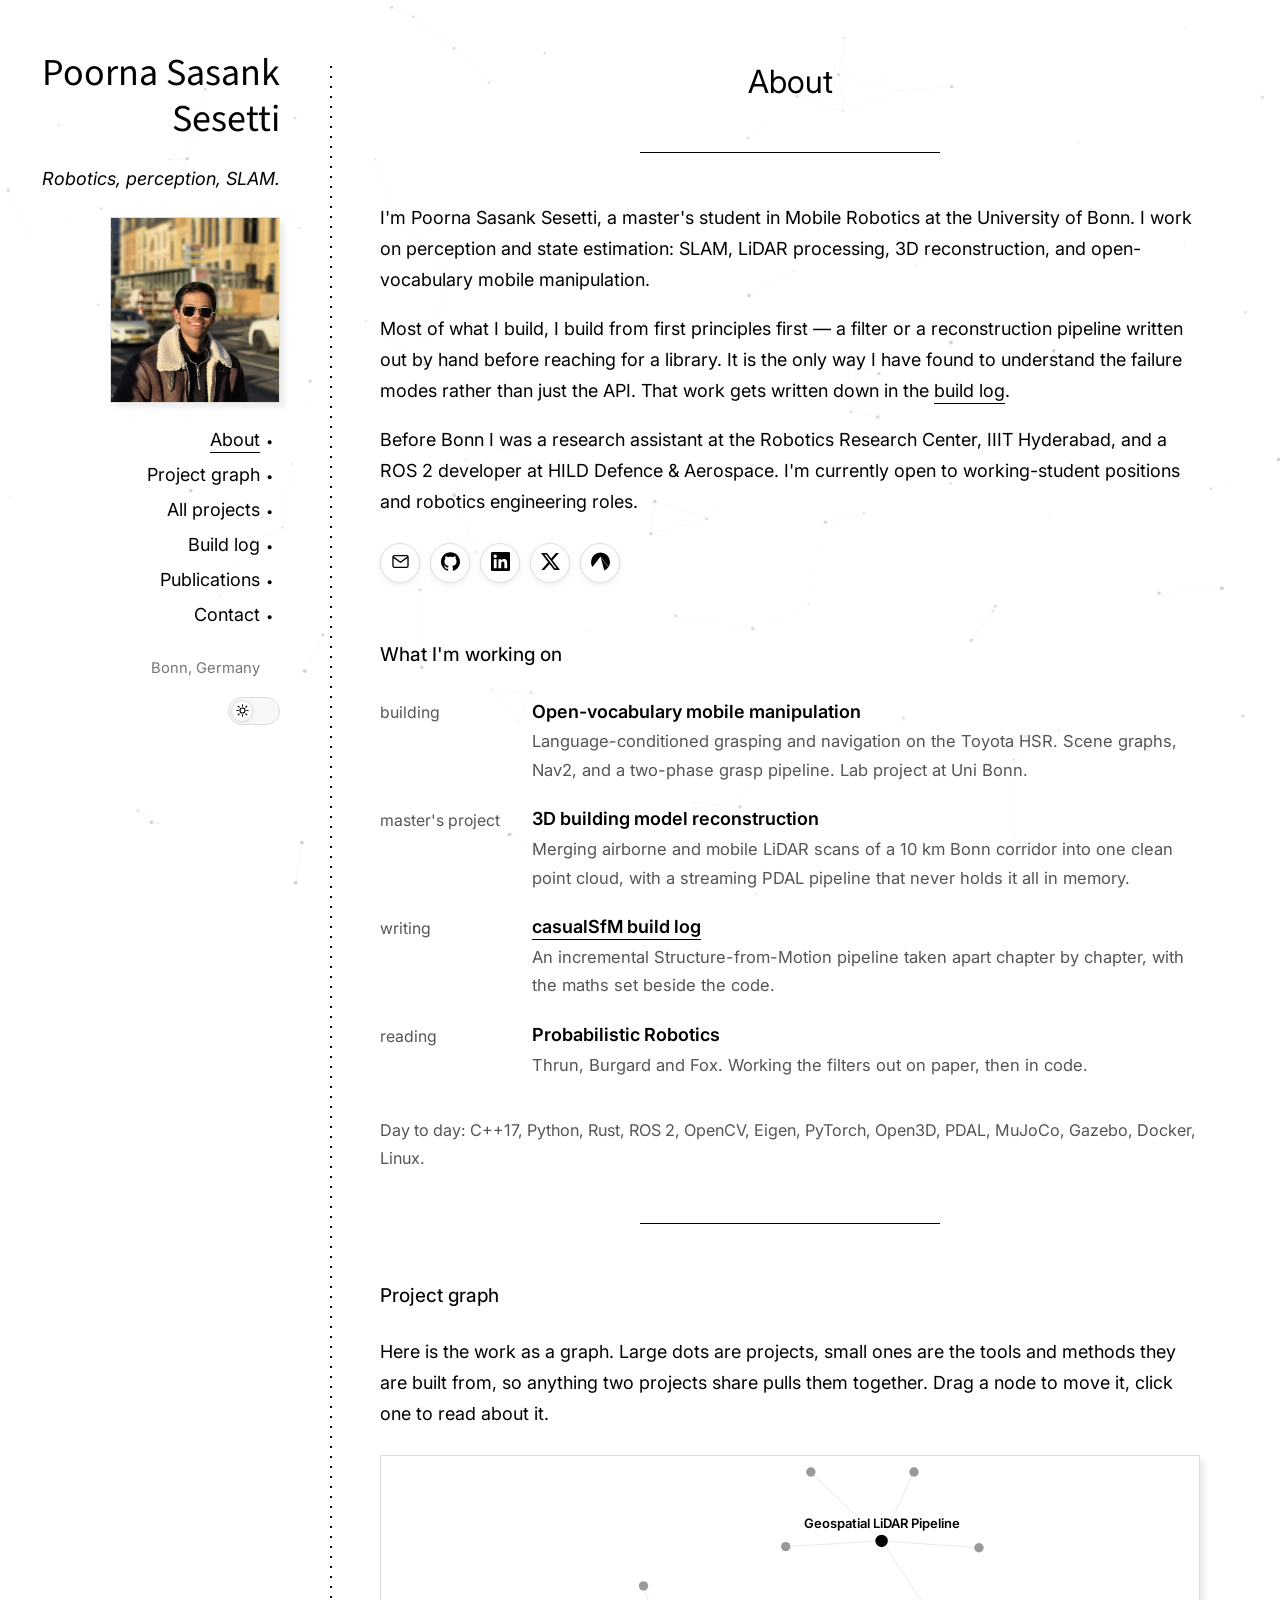
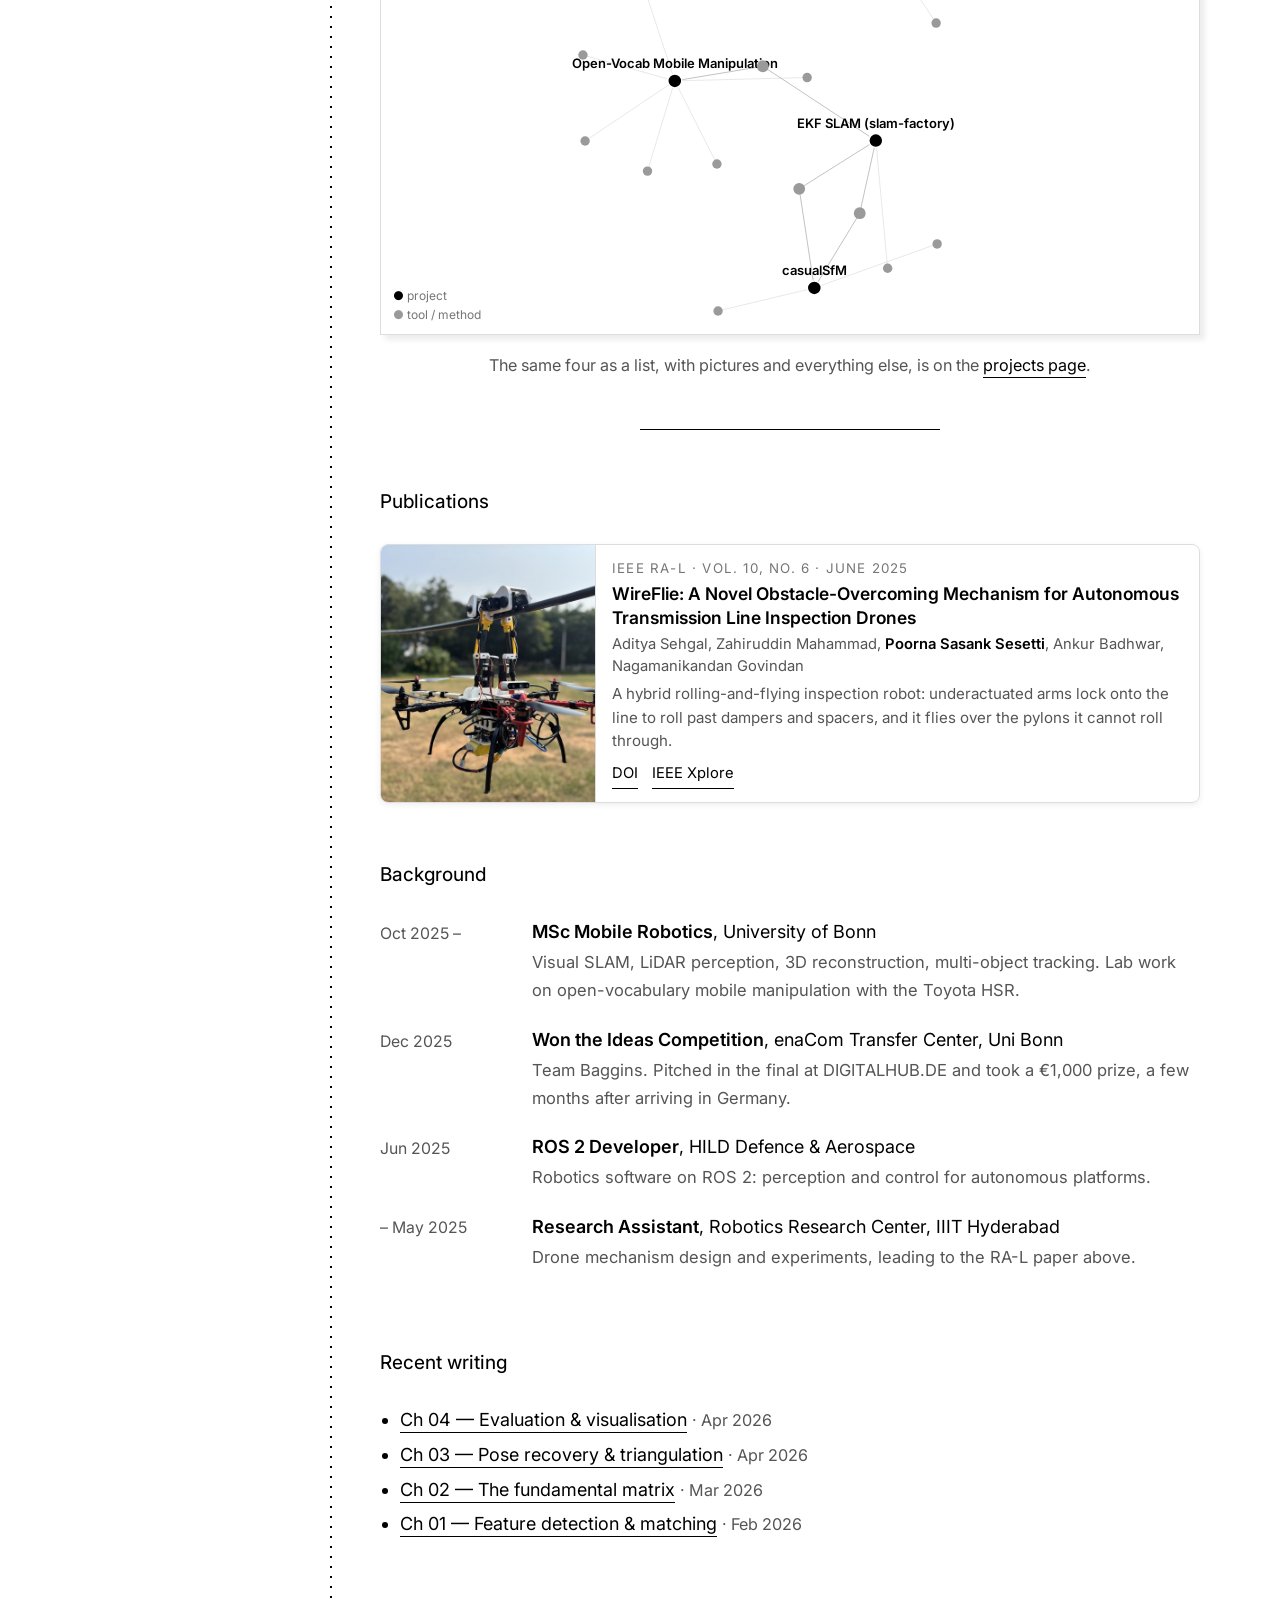
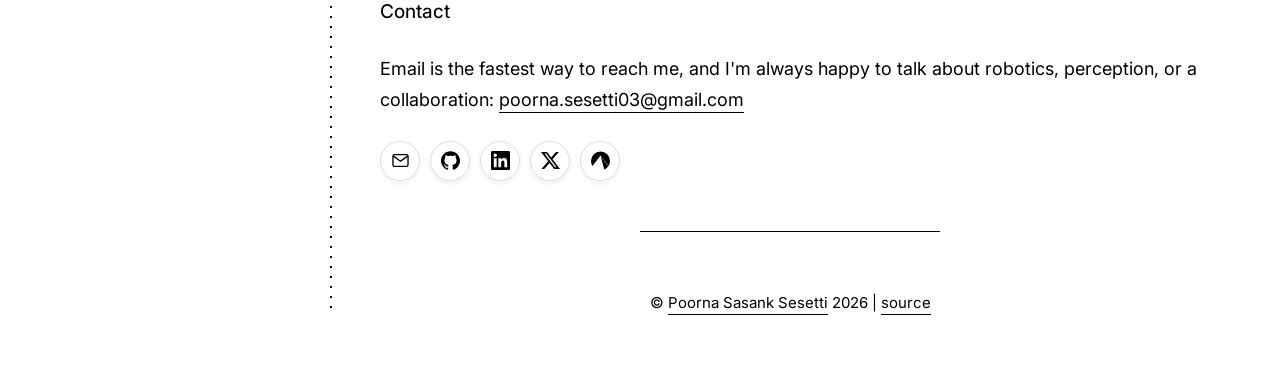
==== commit f0649a36: "minimized the website - still constructing stuff" ====
--- a/index.html
+++ b/index.html
@@ -38,10 +38,14 @@
     </ul>
   </nav>
 
-  <p class="aside-note">
-    Bonn, Germany<br>
-    <button class="tog" id="theme-toggle">dark mode</button>
-  </p>
+  <p class="aside-note">Bonn, Germany</p>
+
+  <button class="theme-switch" id="theme-toggle" type="button"
+          role="switch" aria-checked="false" aria-label="Dark mode">
+    <span class="switch-track">
+      <span class="switch-thumb"><svg class="ico-sun" viewBox="0 0 24 24" aria-hidden="true" focusable="false" fill="none" stroke="currentColor" stroke-width="2.2" stroke-linecap="round"><circle cx="12" cy="12" r="4.6"/><path d="M12 1.6v2.6M12 19.8v2.6M4 4l1.9 1.9M18.1 18.1 20 20M1.6 12h2.6M19.8 12h2.6M4 20l1.9-1.9M18.1 5.9 20 4"/></svg><svg class="ico-moon" viewBox="0 0 24 24" aria-hidden="true" focusable="false" fill="none" stroke="currentColor" stroke-width="2.2" stroke-linecap="round" stroke-linejoin="round"><path d="M20.5 13.4A8.6 8.6 0 1 1 10.6 3.5a6.7 6.7 0 0 0 9.9 9.9z"/></svg></span>
+    </span>
+  </button>
 </header>
 
 <article class="main">
--- a/assets/css/paper.css
+++ b/assets/css/paper.css
@@ -157,12 +157,45 @@
 }
 .masthead .aside-note a { color: var(--dimmer); }
 
+/* the filter pills on the projects page */
 button.tog {
   background: none; border: none; border-bottom: 1px solid transparent;
   color: var(--dimmer); cursor: pointer; font-size: .82em; padding: 0;
 }
 button.tog:hover { color: var(--text); border-bottom-color: currentColor; }
 button.tog.on { color: var(--text); font-weight: 600; }
+
+/* ── theme switch: a track the thumb slides along ── */
+.theme-switch {
+  display: block; margin: 16px 0 0 auto;
+  background: none; border: 0; padding: 0; cursor: pointer; line-height: 0;
+}
+.switch-track {
+  display: flex; align-items: center; width: 52px; height: 28px; padding: 2px;
+  border: 1px solid var(--hair); border-radius: 999px; background: var(--stripe);
+  transition: background .2s, border-color .2s;
+}
+.switch-thumb {
+  width: 22px; height: 22px; border-radius: 50%;
+  display: flex; align-items: center; justify-content: center;
+  background: var(--bg); border: 1px solid var(--hair); color: var(--text);
+  box-shadow: 0 1px 3px var(--shadow-soft);
+  transform: translateX(0);
+  transition: transform .22s cubic-bezier(.3,.8,.3,1);
+}
+.switch-thumb svg { width: 13px; height: 13px; display: block; }
+
+/* light: thumb parked left showing the sun. dark: slid right, showing the moon.
+   Scoped to .switch-thumb so these outrank the `.switch-thumb svg` rule above. */
+.switch-thumb .ico-moon { display: none; }
+html[data-theme="dark"] .switch-thumb { transform: translateX(24px); }
+html[data-theme="dark"] .switch-thumb .ico-sun  { display: none; }
+html[data-theme="dark"] .switch-thumb .ico-moon { display: block; }
+
+.theme-switch:hover .switch-track { border-color: var(--hair-strong); }
+.theme-switch:focus-visible .switch-track { outline: 2px solid var(--text); outline-offset: 2px; }
+
+@media (prefers-reduced-motion: reduce) { .switch-thumb { transition: none; } }
 
 /* project entries keep their heading close to their metadata */
 .entry { margin-bottom: 2.4em; }
@@ -392,6 +425,7 @@
   .masthead h1, .masthead .tagline { text-align: center; }
   .masthead .portrait { margin: 22px auto; }
   .masthead .aside-note { text-align: center; margin: 20px 0 0; }
+  .theme-switch { margin: 16px auto 0; }
 
   .main { width: auto; padding: 40px 10px; margin-left: 0; min-height: auto; }
   .main::before { content: none; }
